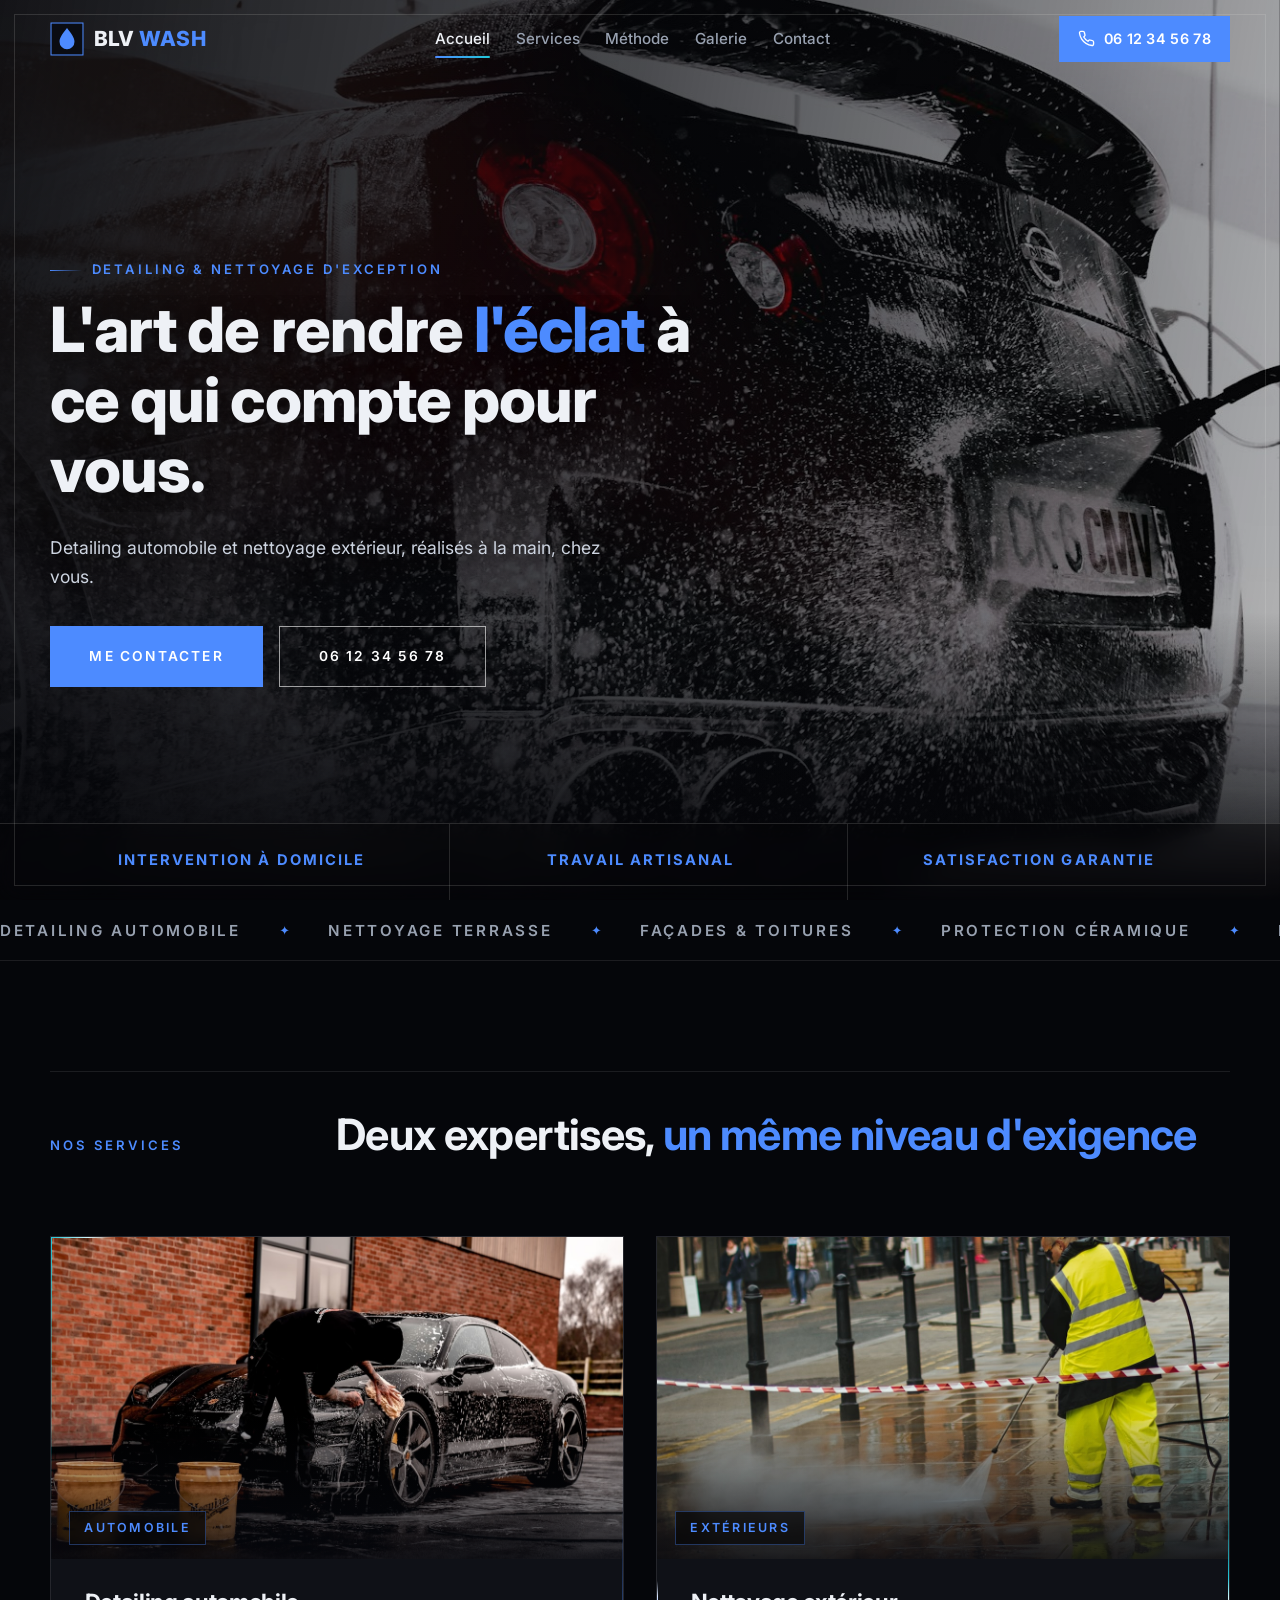
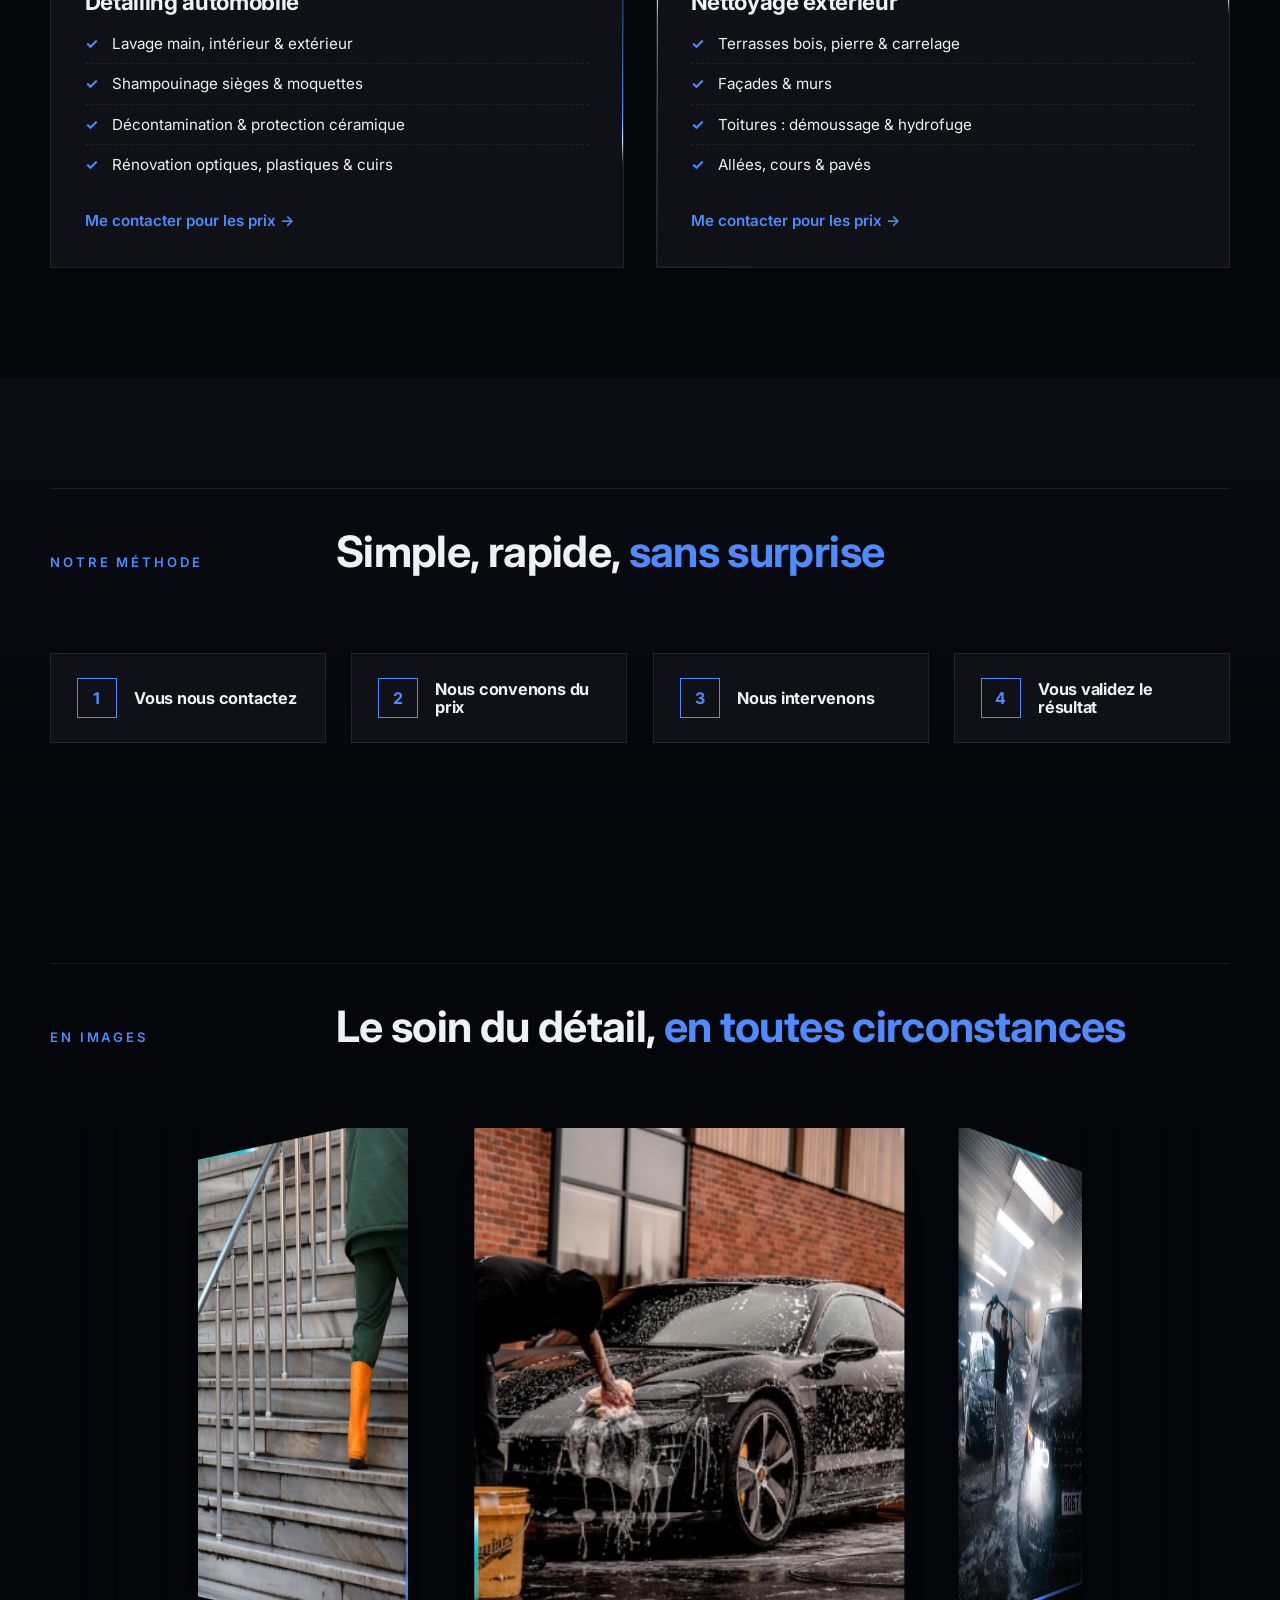
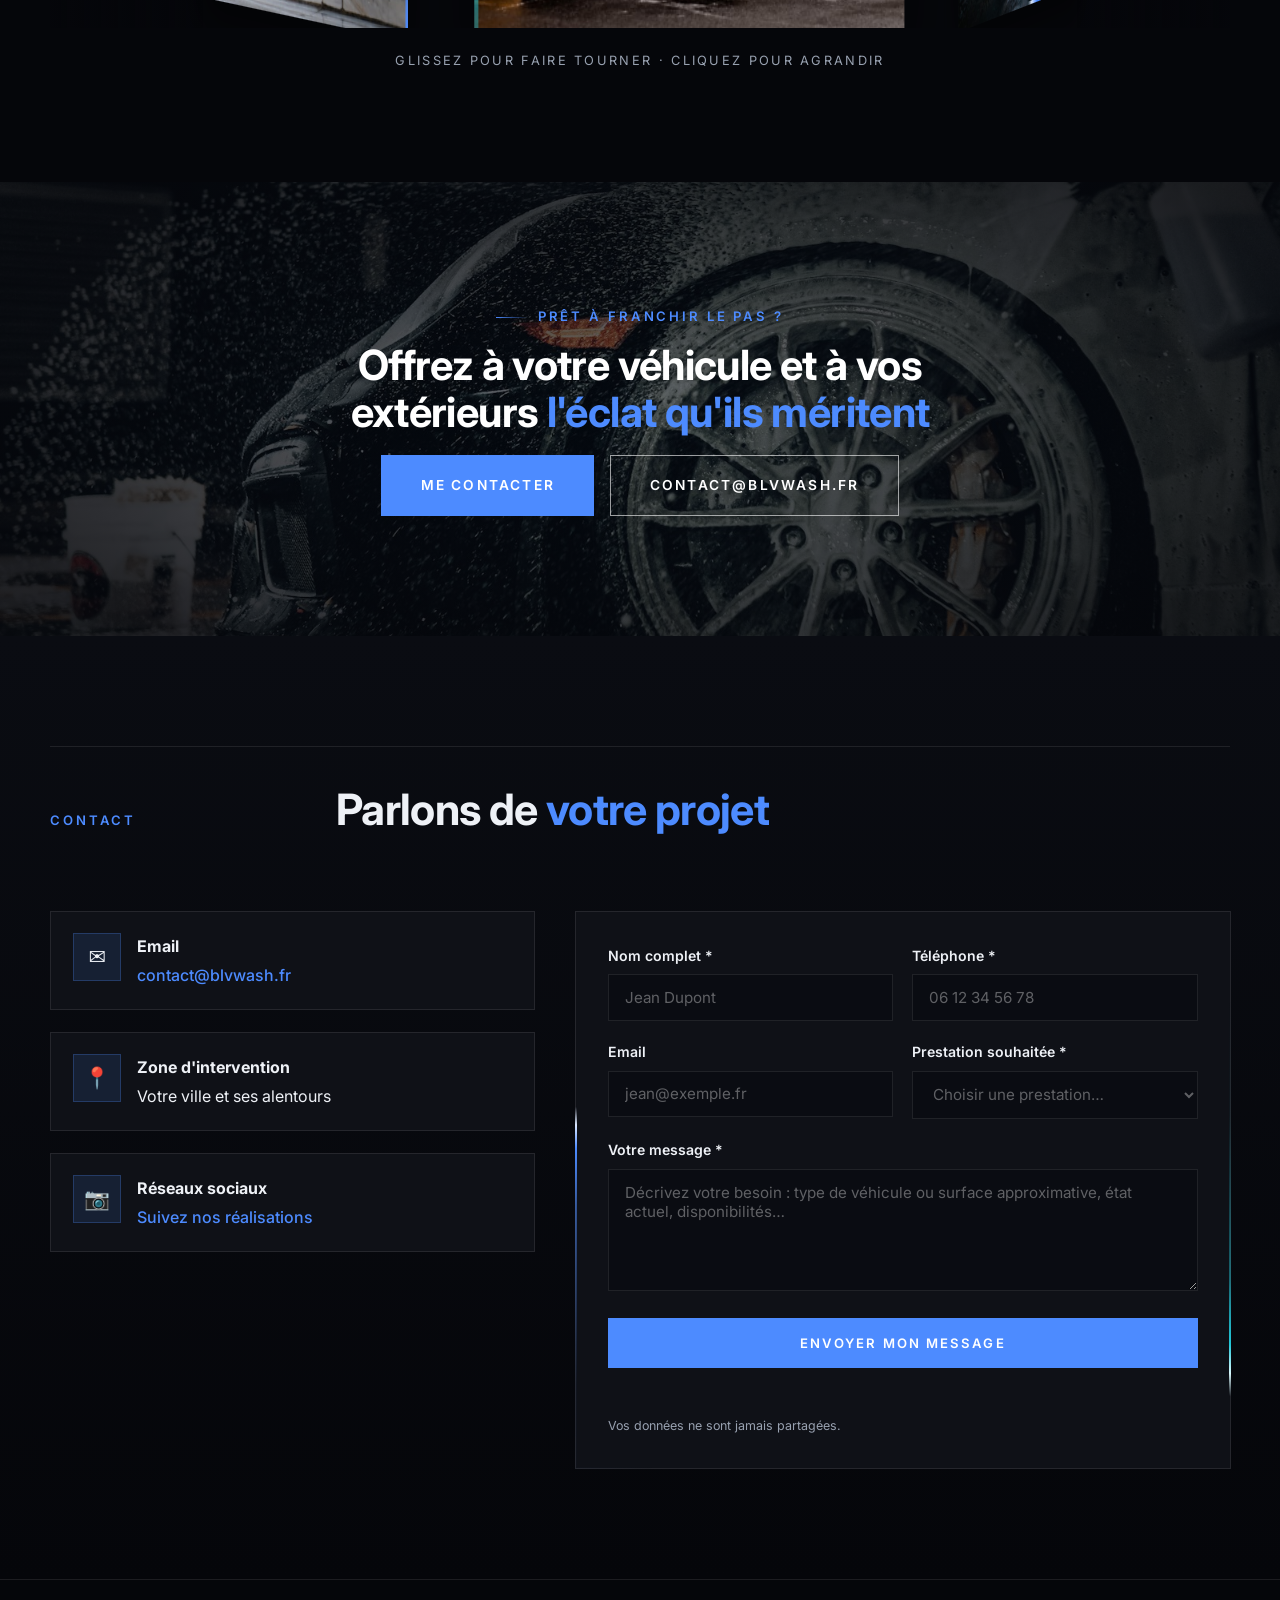
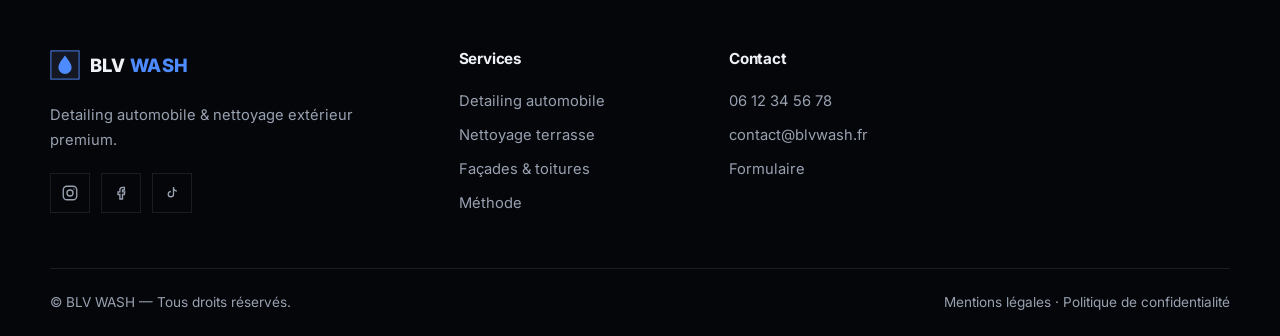
==== index.html @ ac83ef41 "Simplification : numero en haut, sections retirees, typo unique Ajoute - Numero de telephone cliquab" ====
<!DOCTYPE html>
<html lang="fr">
<head>
  <meta charset="UTF-8">
  <meta name="viewport" content="width=device-width, initial-scale=1.0">
  <title>BLV WASH — Detailing automobile &amp; nettoyage extérieur premium</title>
  <meta name="description" content="BLV WASH : detailing automobile haut de gamme et nettoyage extérieur premium — terrasses, façades, toitures. Un artisan passionné, un résultat d'exception. Contactez-nous.">
  <meta property="og:title" content="BLV WASH — Detailing automobile &amp; nettoyage extérieur premium">
  <meta property="og:description" content="Detailing automobile haut de gamme et nettoyage haute pression de terrasses, façades et toitures. Contactez-nous pour connaître nos prix.">
  <meta property="og:type" content="website">
  <meta property="og:image" content="assets/img/hero.jpg">
  <link rel="icon" href="data:image/svg+xml,%3Csvg xmlns='http://www.w3.org/2000/svg' viewBox='0 0 100 100'%3E%3Crect x='3' y='3' width='94' height='94' fill='%230a0c12' stroke='%234d8bff' stroke-width='4'/%3E%3Cpath d='M50 18C38 34 28 46 28 58a22 22 0 0 0 44 0c0-12-10-24-22-40z' fill='%234d8bff'/%3E%3C/svg%3E">
  <link rel="preconnect" href="https://fonts.googleapis.com">
  <link rel="preconnect" href="https://fonts.gstatic.com" crossorigin>
  <link href="https://fonts.googleapis.com/css2?family=Inter:wght@400;500;600;700;800&display=swap" rel="stylesheet">
  <link rel="stylesheet" href="css/style.css">
</head>
<body>

  <!-- Barre de progression de lecture -->
  <div class="progress" aria-hidden="true"><span id="progress-bar"></span></div>

  <!-- ===== Header ===== -->
  <header class="header" id="header">
    <div class="container header__inner">
      <a href="#accueil" class="logo" aria-label="BLV WASH — retour à l'accueil">
        <span class="logo__icon" aria-hidden="true">
          <svg viewBox="0 0 100 100" width="34" height="34"><rect x="3" y="3" width="94" height="94" fill="var(--ink-800)" stroke="var(--accent)" stroke-width="3"/><path d="M50 18C38 34 28 46 28 58a22 22 0 0 0 44 0c0-12-10-24-22-40z" fill="var(--accent)"/></svg>
        </span>
        <span class="logo__text">BLV <em>WASH</em></span>
      </a>

      <nav class="nav" id="nav" aria-label="Navigation principale">
        <a href="#accueil" class="nav__link is-active">Accueil</a>
        <a href="#services" class="nav__link">Services</a>
        <a href="#methode" class="nav__link">Méthode</a>
        <a href="#galerie" class="nav__link">Galerie</a>
        <a href="#contact" class="nav__link">Contact</a>
      </nav>

      <div class="header__actions">
        <!-- TODO : remplacer par le vrai numéro (ici et dans le footer). -->
        <a href="tel:+33612345678" class="header__phone">
          <svg viewBox="0 0 24 24" fill="none" stroke="currentColor" stroke-width="1.9" stroke-linecap="round" stroke-linejoin="round" aria-hidden="true"><path d="M22 16.9v3a2 2 0 0 1-2.2 2 19.8 19.8 0 0 1-8.6-3.1 19.5 19.5 0 0 1-6-6A19.8 19.8 0 0 1 2.1 4.2 2 2 0 0 1 4.1 2h3a2 2 0 0 1 2 1.7c.1 1 .4 1.9.7 2.8a2 2 0 0 1-.5 2.1L8.1 9.9a16 16 0 0 0 6 6l1.3-1.3a2 2 0 0 1 2.1-.4c.9.3 1.8.6 2.8.7a2 2 0 0 1 1.7 2Z"/></svg>
          <span>06 12 34 56 78</span>
        </a>
        <button class="burger" id="burger" aria-label="Ouvrir le menu" aria-expanded="false" aria-controls="nav">
          <span></span><span></span><span></span>
        </button>
      </div>
    </div>
  </header>

  <main>

    <!-- ===== Hero ===== -->
    <section class="hero" id="accueil">
      <div class="hero__media" aria-hidden="true">
        <img src="assets/img/hero.jpg" alt="" id="hero-img" fetchpriority="high">
        <div class="hero__overlay"></div>
      </div>

      <div class="container hero__inner">
        <div class="hero__content">
          <span class="eyebrow eyebrow--accent reveal">Detailing &amp; nettoyage d'exception</span>
          <h1 class="reveal delay-1">L'art de rendre <em class="accent-word">l'éclat</em> à ce qui compte pour vous.</h1>
          <p class="hero__lead reveal delay-2">Detailing automobile et nettoyage extérieur, réalisés à la main, chez vous.</p>
          <div class="hero__actions reveal delay-3">
            <a href="#contact" class="btn btn--primary btn--lg">Me contacter</a>
            <a href="tel:+33612345678" class="btn btn--outline-light btn--lg">06 12 34 56 78</a>
          </div>
        </div>

        </div>

      <div class="hero__statbar">
        <div class="container hero__promises">
          <div class="promise reveal"><strong>Intervention à domicile</strong></div>
          <div class="promise reveal delay-1"><strong>Travail artisanal</strong></div>
          <div class="promise reveal delay-2"><strong>Satisfaction garantie</strong></div>
        </div>
      </div>
    </section>

    <!-- ===== Bandeau défilant ===== -->
    <div class="marquee" aria-hidden="true">
      <div class="marquee__track">
        <span>Detailing automobile</span><i>✦</i><span>Nettoyage terrasse</span><i>✦</i><span>Façades &amp; toitures</span><i>✦</i><span>Protection céramique</span><i>✦</i><span>Intervention à domicile</span><i>✦</i>
        <span>Detailing automobile</span><i>✦</i><span>Nettoyage terrasse</span><i>✦</i><span>Façades &amp; toitures</span><i>✦</i><span>Protection céramique</span><i>✦</i><span>Intervention à domicile</span><i>✦</i>
      </div>
    </div>

    <!-- ===== Services ===== -->
    <section class="section" id="services">
      <div class="container">
        <div class="section__head reveal">
          <span class="eyebrow eyebrow--accent">Nos services</span>
          <h2>Deux expertises, <em class="accent-word">un même niveau d'exigence</em></h2>
        </div>

        <div class="services__grid">
          <!-- Auto -->
          <article class="service-card beam-panel reveal-left">
            <div class="service-card__media">
              <img src="assets/img/service-auto.jpg" alt="Detailing d'une voiture de sport noire, lavage à la main" loading="lazy">
              <span class="service-card__tag">Automobile</span>
            </div>
            <div class="service-card__body">
              <h3>Detailing automobile</h3>
              <ul class="service-card__list">
                <li>Lavage main, intérieur &amp; extérieur</li>
                <li>Shampouinage sièges &amp; moquettes</li>
                <li>Décontamination &amp; protection céramique</li>
                <li>Rénovation optiques, plastiques &amp; cuirs</li>
              </ul>
              <a href="#contact" class="service-card__link">Me contacter pour les prix <span aria-hidden="true">→</span></a>
            </div>
          </article>

          <!-- Extérieur -->
          <article class="service-card beam-panel reveal-right">
            <div class="service-card__media">
              <img src="assets/img/service-ext.jpg" alt="Professionnel en tenue nettoyant un sol au jet haute pression" loading="lazy">
              <span class="service-card__tag">Extérieurs</span>
            </div>
            <div class="service-card__body">
              <h3>Nettoyage extérieur</h3>
              <ul class="service-card__list">
                <li>Terrasses bois, pierre &amp; carrelage</li>
                <li>Façades &amp; murs</li>
                <li>Toitures : démoussage &amp; hydrofuge</li>
                <li>Allées, cours &amp; pavés</li>
              </ul>
              <a href="#contact" class="service-card__link">Me contacter pour les prix <span aria-hidden="true">→</span></a>
            </div>
          </article>
        </div>
      </div>
    </section>

    <!-- ===== Méthode ===== -->
    <section class="section section--alt" id="methode">
      <div class="container">
        <div class="section__head reveal">
          <span class="eyebrow eyebrow--accent">Notre méthode</span>
          <h2>Simple, rapide, <em class="accent-word">sans surprise</em></h2>
        </div>
        <ol class="steps">
          <li class="step reveal"><span class="step__num">1</span><h3>Vous nous contactez</h3></li>
          <li class="step reveal delay-1"><span class="step__num">2</span><h3>Nous convenons du prix</h3></li>
          <li class="step reveal delay-2"><span class="step__num">3</span><h3>Nous intervenons</h3></li>
          <li class="step reveal delay-3"><span class="step__num">4</span><h3>Vous validez le résultat</h3></li>
        </ol>
      </div>
    </section>

    <!-- ===== Galerie ===== -->
    <section class="section" id="galerie">
      <div class="container">
        <div class="section__head reveal">
          <span class="eyebrow eyebrow--accent">En images</span>
          <h2>Le soin du détail, <em class="accent-word">en toutes circonstances</em></h2>
        </div>
        <div class="carousel-3d" id="galerie-carousel">
          <div class="carousel-3d__viewport" id="carousel-viewport">
            <div class="carousel-3d__cylinder" id="carousel-cylinder">
              <figure class="carousel-3d__face"><div class="carousel-3d__card beam-panel"><img src="assets/img/g1.jpg" alt="Lavage à la main d'une voiture de sport avec la méthode des deux seaux" loading="lazy"><figcaption>Lavage main deux seaux</figcaption></div></figure>
              <figure class="carousel-3d__face"><div class="carousel-3d__card beam-panel"><img src="assets/img/g2.jpg" alt="Séchage soigné d'un SUV noir en atelier" loading="lazy"><figcaption>Finitions en atelier</figcaption></div></figure>
              <figure class="carousel-3d__face"><div class="carousel-3d__card beam-panel"><img src="assets/img/g3.jpg" alt="Nettoyage d'un volant à la microfibre" loading="lazy"><figcaption>Detailing intérieur</figcaption></div></figure>
              <figure class="carousel-3d__face"><div class="carousel-3d__card beam-panel"><img src="assets/img/g6.jpg" alt="Voiture couverte de mousse active pendant le prélavage" loading="lazy"><figcaption>Prélavage mousse active</figcaption></div></figure>
              <figure class="carousel-3d__face"><div class="carousel-3d__card beam-panel"><img src="assets/img/g7.jpg" alt="Nettoyage haute pression d'une berline à domicile" loading="lazy"><figcaption>Haute pression à domicile</figcaption></div></figure>
              <figure class="carousel-3d__face"><div class="carousel-3d__card beam-panel"><img src="assets/img/g5.jpg" alt="Brossage d'une jante au pinceau de detailing" loading="lazy"><figcaption>Rénovation des jantes</figcaption></div></figure>
              <figure class="carousel-3d__face"><div class="carousel-3d__card beam-panel"><img src="assets/img/g4.jpg" alt="Nettoyage haute pression d'un escalier extérieur" loading="lazy"><figcaption>Haute pression extérieure</figcaption></div></figure>
            </div>
          </div>
          <!-- Overlay zoom au clic -->
          <div class="carousel-3d__overlay" id="carousel-overlay" role="dialog" aria-modal="true" aria-label="Image agrandie">
            <button class="carousel-3d__close" id="carousel-close" aria-label="Fermer">×</button>
            <img class="carousel-3d__zoom-img" id="carousel-zoom-img" src="" alt="">
          </div>
        </div>
        <p class="carousel-3d__hint">Glissez pour faire tourner · Cliquez pour agrandir</p>
      </div>
    </section>

    <!-- ===== CTA ===== -->
    <section class="cta">
      <div class="cta__media" aria-hidden="true">
        <img src="assets/img/cta.jpg" alt="" loading="lazy">
        <div class="cta__overlay"></div>
      </div>
      <div class="container cta__inner reveal">
        <span class="eyebrow eyebrow--accent">Prêt à franchir le pas ?</span>
        <h2>Offrez à votre véhicule et à vos extérieurs <em class="accent-word">l'éclat qu'ils méritent</em></h2>
        <div class="cta__actions">
          <a href="#contact" class="btn btn--primary btn--lg">Me contacter</a>
          <a href="mailto:contact@blvwash.fr" class="btn btn--outline-light btn--lg">contact@blvwash.fr</a>
        </div>
      </div>
    </section>

    <!-- ===== Contact ===== -->
    <section class="section section--alt" id="contact">
      <div class="container">
        <div class="section__head reveal">
          <span class="eyebrow eyebrow--accent">Contact</span>
          <h2>Parlons de <em class="accent-word">votre projet</em></h2>
        </div>

        <div class="contact">
          <div class="contact__info reveal-left">
            <div class="contact__item"><span class="contact__icon">✉️</span><div><strong>Email</strong><a href="mailto:contact@blvwash.fr">contact@blvwash.fr</a></div></div>
            <div class="contact__item"><span class="contact__icon">📍</span><div><strong>Zone d'intervention</strong><span>Votre ville et ses alentours</span></div></div>
            <div class="contact__item"><span class="contact__icon">📷</span><div><strong>Réseaux sociaux</strong><a href="#" target="_blank" rel="noopener">Suivez nos réalisations</a></div></div>
          </div>

          <form class="form beam-panel reveal-right" id="contact-form" novalidate>
            <div class="form__row">
              <div class="form__group">
                <label for="f-name">Nom complet *</label>
                <input type="text" id="f-name" name="name" required autocomplete="name" placeholder="Jean Dupont">
              </div>
              <div class="form__group">
                <label for="f-phone">Téléphone *</label>
                <input type="tel" id="f-phone" name="phone" required autocomplete="tel" placeholder="06 12 34 56 78">
              </div>
            </div>
            <div class="form__row">
              <div class="form__group">
                <label for="f-email">Email</label>
                <input type="email" id="f-email" name="email" autocomplete="email" placeholder="jean@exemple.fr">
              </div>
              <div class="form__group">
                <label for="f-service">Prestation souhaitée *</label>
                <select id="f-service" name="service" required>
                  <option value="" disabled selected>Choisir une prestation…</option>
                  <optgroup label="Automobile">
                    <option>Lavage extérieur</option>
                    <option>Lavage intérieur + extérieur</option>
                    <option>Detailing complet</option>
                  </optgroup>
                  <optgroup label="Extérieurs">
                    <option>Terrasse</option>
                    <option>Allées / cour</option>
                    <option>Façade</option>
                    <option>Toiture</option>
                  </optgroup>
                  <option>Autre / plusieurs prestations</option>
                </select>
              </div>
            </div>
            <div class="form__group">
              <label for="f-msg">Votre message *</label>
              <textarea id="f-msg" name="message" rows="5" required placeholder="Décrivez votre besoin : type de véhicule ou surface approximative, état actuel, disponibilités…"></textarea>
            </div>
            <button type="submit" class="btn btn--primary btn--block">Envoyer mon message</button>
            <p class="form__status" id="form-status" role="status" aria-live="polite"></p>
            <p class="form__legal">Vos données ne sont jamais partagées.</p>
          </form>
        </div>
      </div>
    </section>
  </main>

  <!-- ===== Footer ===== -->
  <footer class="footer">
    <div class="container footer__grid">
      <div class="footer__brand">
        <a href="#accueil" class="logo logo--footer">
          <span class="logo__icon" aria-hidden="true"><svg viewBox="0 0 100 100" width="30" height="30"><rect x="3" y="3" width="94" height="94" fill="#151822" stroke="#4d8bff" stroke-width="3"/><path d="M50 18C38 34 28 46 28 58a22 22 0 0 0 44 0c0-12-10-24-22-40z" fill="#4d8bff"/></svg></span>
          <span class="logo__text">BLV <em>WASH</em></span>
        </a>
        <p>Detailing automobile &amp; nettoyage extérieur premium.</p>
        <div class="footer__social">
          <a href="#" aria-label="Instagram" title="Instagram"><svg viewBox="0 0 24 24" fill="none" stroke="currentColor" stroke-width="1.8"><rect x="3" y="3" width="18" height="18" rx="5"/><circle cx="12" cy="12" r="4"/><circle cx="17.2" cy="6.8" r=".9" fill="currentColor" stroke="none"/></svg></a>
          <a href="#" aria-label="Facebook" title="Facebook"><svg viewBox="0 0 24 24" fill="none" stroke="currentColor" stroke-width="1.8"><path d="M14 8h2.5V4.5H14A3.5 3.5 0 0 0 10.5 8v2.5H8V14h2.5v6H14v-6h2.5l.5-3.5h-3V8.5A.5.5 0 0 1 14 8z"/></svg></a>
          <a href="#" aria-label="TikTok" title="TikTok"><svg viewBox="0 0 24 24" fill="none" stroke="currentColor" stroke-width="1.8"><path d="M14 4v9.5a3.5 3.5 0 1 1-3.5-3.5"/><path d="M14 6.5c.8 1.6 2.3 2.8 4.5 3"/></svg></a>
        </div>
      </div>
      <div class="footer__col">
        <h4>Services</h4>
        <a href="#services">Detailing automobile</a>
        <a href="#services">Nettoyage terrasse</a>
        <a href="#services">Façades &amp; toitures</a>
        <a href="#methode">Méthode</a>
      </div>
      <div class="footer__col">
        <h4>Contact</h4>
        <a href="tel:+33612345678">06 12 34 56 78</a>
        <a href="mailto:contact@blvwash.fr">contact@blvwash.fr</a>
        <a href="#contact">Formulaire</a>
      </div>
    </div>
    <div class="container footer__bottom">
      <p>© BLV WASH — Tous droits réservés.</p>
      <p><a href="#">Mentions légales</a> · <a href="#">Politique de confidentialité</a></p>
    </div>
  </footer>

  <a href="#accueil" class="backtop" id="backtop" aria-label="Retour en haut">↑</a>

  <script src="js/main.js"></script>
</body>
</html>
---- css/style.css ----
/* ==========================================================================
   BLV WASH — Feuille de style principale (édition premium)
   ========================================================================== */

:root {
  --ink-900: #05060a;
  --ink-800: #0a0c12;
  --ink-700: #10131b;
  --accent: #4d8bff;
  --accent-strong: #2a63f0;
  --accent-soft: rgba(77, 139, 255, 0.12);
  --accent-line: rgba(77, 139, 255, 0.35);
  --accent-cyan: #22c7d9;
  --on-accent: #ffffff;
  --text: #eef1f6;
  --text-muted: #98a1b0;
  --bg: #05060a;
  --surface: #0f1117;
  --surface-2: #151822;
  --border: rgba(255, 255, 255, 0.09);
  --radius: 0;
  --radius-sm: 0;
  --shadow: 0 18px 45px rgba(0, 0, 0, 0.55);
  --font: "Inter", system-ui, -apple-system, sans-serif;
  --container: 1180px;
  --ease: cubic-bezier(0.16, 1, 0.3, 1);
}

* { margin: 0; padding: 0; box-sizing: border-box; }

html { scroll-behavior: smooth; }

/* Cadre fin sur les bords de la page */
body::after {
  content: "";
  position: fixed;
  inset: 14px;
  border: 1px solid rgba(240, 239, 235, 0.14);
  pointer-events: none;
  z-index: 150;
}

body {
  font-family: var(--font);
  background: var(--bg);
  color: var(--text);
  line-height: 1.65;
  -webkit-font-smoothing: antialiased;
  overflow-x: hidden;
}

img, svg { max-width: 100%; display: block; }

a { color: inherit; text-decoration: none; }

h1, h2, h3, h4 {
  font-family: var(--font);
  line-height: 1.12;
  font-weight: 700;
  letter-spacing: -0.015em;
}

.container {
  width: min(100% - 2.5rem, var(--container));
  margin-inline: auto;
}

.container--narrow { max-width: 820px; }

/* Le mot mis en avant dans les titres — pas d'italique, la couleur suffit */
.accent-word { color: var(--accent); font-style: normal; }

.eyebrow {
  display: inline-block;
  font-family: var(--font);
  font-weight: 600;
  font-size: 0.82rem;
  text-transform: uppercase;
  letter-spacing: 0.22em;
  margin-bottom: 0.9rem;
  color: var(--accent);
}
.eyebrow--accent {
  color: var(--accent);
  position: relative;
  padding-left: 2.6rem;
}
.eyebrow--accent::before {
  content: "";
  position: absolute;
  left: 0;
  top: 50%;
  width: 2rem;
  height: 1px;
  background: linear-gradient(90deg, var(--accent), transparent);
}

/* ===== Barre de progression ===== */
.progress {
  position: fixed;
  inset: 0 0 auto 0;
  height: 3px;
  z-index: 120;
  background: transparent;
}
.progress span {
  display: block;
  height: 100%;
  width: 0;
  background: linear-gradient(90deg, var(--accent-strong), var(--accent));
  transition: width 0.1s linear;
}

/* ===== Boutons — rectangles nets, inversion au survol ===== */
.btn {
  display: inline-flex;
  align-items: center;
  justify-content: center;
  gap: 0.6rem;
  padding: 1rem 2rem;
  border-radius: 0;
  font-family: var(--font);
  font-weight: 600;
  font-size: 0.82rem;
  text-transform: uppercase;
  letter-spacing: 0.16em;
  border: 1px solid transparent;
  cursor: pointer;
  transition: background 0.25s ease, color 0.25s ease, border-color 0.25s ease, box-shadow 0.25s ease;
}

.btn--primary {
  background: var(--accent);
  border-color: var(--accent);
  color: var(--on-accent);
}
.btn--primary:hover {
  background: transparent;
  color: var(--accent);
  box-shadow: inset 0 0 0 1px var(--accent);
}

.btn--ghost {
  border-color: var(--border);
  color: var(--text);
  background: transparent;
}
.btn--ghost:hover { background: var(--accent); border-color: var(--accent); color: var(--on-accent); }

.btn--outline-light { border-color: rgba(255, 255, 255, 0.6); color: #fff; }
.btn--outline-light:hover { background: #fff; border-color: #fff; color: #0b1020; }

.btn--sm { padding: 0.7rem 1.4rem; font-size: 0.75rem; }
.btn--lg { padding: 1.15rem 2.4rem; font-size: 0.86rem; }
.btn--block { width: 100%; }

/* ===== Header ===== */
.header {
  position: fixed;
  inset: 0 0 auto 0;
  z-index: 100;
  background: transparent;
  border-bottom: 1px solid transparent;
  transition: background 0.3s ease, border-color 0.3s ease, backdrop-filter 0.3s ease;
}
.header.is-scrolled {
  background: rgba(5, 6, 10, 0.9);
  backdrop-filter: blur(14px);
  -webkit-backdrop-filter: blur(14px);
  border-bottom-color: var(--border);
}

.header__inner {
  display: flex;
  align-items: center;
  justify-content: space-between;
  gap: 1.5rem;
  height: 78px;
}

.logo {
  display: inline-flex;
  align-items: center;
  gap: 0.6rem;
  font-family: var(--font);
  font-weight: 800;
  font-size: 1.3rem;
  letter-spacing: 0.02em;
}
.logo__text em { font-style: normal; color: var(--accent); }
.logo__icon { display: grid; place-items: center; }

.nav { display: flex; align-items: center; gap: 1.6rem; }

.nav__link {
  font-size: 0.95rem;
  font-weight: 500;
  color: var(--text-muted);
  transition: color 0.2s ease;
  position: relative;
}
.nav__link::after {
  content: "";
  position: absolute;
  left: 0; right: 100%;
  bottom: -6px;
  height: 2px;
  background: linear-gradient(90deg, var(--accent), var(--accent-cyan));
  border-radius: 2px;
  transition: right 0.45s var(--ease);
}
.nav__link:hover, .nav__link.is-active { color: var(--text); }
.nav__link:hover::after, .nav__link.is-active::after { right: 0; }

.header__actions { display: flex; align-items: center; gap: 0.9rem; }

/* Numéro cliquable, visible en permanence — y compris menu fermé sur mobile */
.header__phone {
  display: inline-flex;
  align-items: center;
  gap: 0.55rem;
  padding: 0.7rem 1.2rem;
  background: var(--accent);
  color: var(--on-accent);
  font-weight: 600;
  font-size: 0.9rem;
  letter-spacing: 0.02em;
  white-space: nowrap;
  transition: background 0.25s ease, color 0.25s ease, box-shadow 0.25s ease;
}
.header__phone svg { width: 17px; height: 17px; }
.header__phone:hover {
  background: transparent;
  color: var(--accent);
  box-shadow: inset 0 0 0 1px var(--accent);
}

.burger {
  display: none;
  flex-direction: column;
  gap: 5px;
  background: none;
  border: 0;
  cursor: pointer;
  padding: 8px;
}
.burger span {
  width: 24px; height: 2px;
  background: var(--text);
  border-radius: 2px;
  transition: transform 0.25s ease, opacity 0.25s ease;
}
.burger.is-open span:nth-child(1) { transform: translateY(7px) rotate(45deg); }
.burger.is-open span:nth-child(2) { opacity: 0; }
.burger.is-open span:nth-child(3) { transform: translateY(-7px) rotate(-45deg); }

/* ===== Hero photo ===== */
.hero {
  position: relative;
  min-height: 100vh;
  min-height: 100svh;
  display: flex;
  flex-direction: column;
  justify-content: flex-end;
  overflow: hidden;
}

.hero__media {
  position: absolute;
  inset: 0;
  z-index: 0;
}
.hero__media img {
  width: 100%;
  height: 115%;
  object-fit: cover;
  object-position: center;
  will-change: transform;
}
.hero__overlay {
  position: absolute;
  inset: 0;
  background:
    linear-gradient(100deg, rgba(5, 6, 10, 0.94) 0%, rgba(5, 6, 10, 0.72) 45%, rgba(5, 6, 10, 0.28) 100%),
    linear-gradient(0deg, var(--ink-900) 0%, transparent 32%);
}

.hero__inner {
  position: relative;
  z-index: 1;
  flex: 1;
  display: flex;
  align-items: center;
  padding-top: 120px;
  width: min(100% - 2.5rem, var(--container));
}

.hero__content { max-width: 640px; }

.hero h1 {
  font-size: clamp(2.4rem, 5.2vw, 3.9rem);
  font-weight: 800;
  margin-bottom: 1.3rem;
  text-shadow: 0 4px 30px rgba(0, 0, 0, 0.6);
}

.hero__lead {
  color: #cdd4e0;
  font-size: 1.1rem;
  max-width: 560px;
  margin-bottom: 2.2rem;
  text-shadow: 0 2px 18px rgba(0, 0, 0, 0.7);
}

.hero__actions { display: flex; flex-wrap: wrap; gap: 1rem; }

/* Barre de stats en verre */
.hero__statbar {
  position: relative;
  z-index: 1;
  border-top: 1px solid rgba(240, 239, 235, 0.14);
  background: rgba(6, 6, 8, 0.45);
  backdrop-filter: blur(12px);
  -webkit-backdrop-filter: blur(12px);
}
.hero__promises {
  display: grid;
  grid-template-columns: repeat(3, 1fr);
  gap: 1rem;
}
.promise {
  padding: 1.5rem 1.2rem;
  text-align: center;
}
.promise + .promise { border-left: 1px solid rgba(240, 239, 235, 0.14); }
.promise strong {
  display: block;
  font-family: var(--font);
  font-weight: 700;
  font-size: 0.92rem;
  text-transform: uppercase;
  letter-spacing: 0.14em;
  color: var(--accent);
  margin-bottom: 0.25rem;
}
.promise span { font-size: 0.85rem; color: var(--text-muted); }

/* ===== Bandeau défilant ===== */
.marquee {
  background: var(--ink-900);
  border-bottom: 1px solid var(--border);
  overflow: hidden;
  padding: 1.1rem 0;
}
.marquee__track {
  display: flex;
  align-items: center;
  gap: 2.4rem;
  width: max-content;
  animation: marquee 18s linear infinite;
}
.marquee__track span {
  font-family: var(--font);
  font-weight: 600;
  font-size: 0.95rem;
  letter-spacing: 0.18em;
  text-transform: uppercase;
  color: var(--text-muted);
  white-space: nowrap;
}
.marquee__track i { color: var(--accent); font-style: normal; font-size: 0.8rem; }
@keyframes marquee { to { transform: translateX(-50%); } }

/* ===== Sections ===== */
.section { padding: 110px 0; }
.section--alt { background: linear-gradient(180deg, var(--ink-800), var(--ink-900)); }

/* En-têtes de section éditoriaux : libellé + titre aligné à gauche */
.section__head {
  display: grid;
  grid-template-columns: 230px 1fr;
  grid-template-rows: auto auto;
  column-gap: 3.5rem;
  row-gap: 0.7rem;
  align-items: baseline;
  margin: 0 0 3.8rem;
  padding-top: 2.4rem;
  border-top: 1px solid var(--border);
  text-align: left;
}
.section__head .eyebrow { grid-column: 1; grid-row: 1; margin: 0; }
.section__head .eyebrow--accent { padding-left: 0; }
.section__head .eyebrow--accent::before { display: none; }
.section__head h2 { grid-column: 2; grid-row: 1; font-size: clamp(1.9rem, 3.8vw, 2.7rem); }
.section__head p { grid-column: 2; grid-row: 2; color: var(--text-muted); max-width: 580px; }

/* ===== Services (cartes photo) ===== */
.services__grid {
  display: grid;
  grid-template-columns: repeat(2, 1fr);
  gap: 2rem;
}

.service-card {
  background: var(--surface);
  border: 1px solid var(--border);
  border-radius: var(--radius);
  overflow: hidden;
  transition: transform 0.55s var(--ease), border-color 0.4s ease, box-shadow 0.55s var(--ease);
}
.service-card:hover {
  transform: translateY(-10px);
  border-color: rgba(77, 139, 255, 0.4);
  box-shadow: var(--shadow);
}

.service-card__media {
  position: relative;
  aspect-ratio: 16 / 9;
  overflow: hidden;
}
.service-card__media img {
  width: 100%;
  height: 100%;
  object-fit: cover;
  transition: transform 0.8s var(--ease);
}
.service-card:hover .service-card__media img { transform: scale(1.06); }
.service-card__media::after {
  content: "";
  position: absolute;
  inset: 0;
  background: linear-gradient(0deg, rgba(6, 8, 14, 0.85) 0%, transparent 45%);
}
.service-card__tag {
  position: absolute;
  bottom: 14px;
  left: 18px;
  z-index: 2;
  font-family: var(--font);
  font-weight: 600;
  font-size: 0.78rem;
  text-transform: uppercase;
  letter-spacing: 0.18em;
  color: var(--accent);
  background: rgba(6, 6, 8, 0.7);
  border: 1px solid rgba(77, 139, 255, 0.35);
  padding: 0.35rem 0.9rem;
  border-radius: 0;
  backdrop-filter: blur(6px);
}

.service-card__body { padding: 1.9rem 2.1rem 2.1rem; }
.service-card__body h3 { font-size: 1.4rem; margin-bottom: 0.6rem; }
.service-card__body > p { color: var(--text-muted); margin-bottom: 1.2rem; font-size: 0.97rem; }

.service-card__list { list-style: none; margin-bottom: 1.4rem; }
.service-card__list li {
  padding: 0.45rem 0 0.45rem 1.7rem;
  position: relative;
  font-size: 0.95rem;
  border-bottom: 1px dashed rgba(255, 255, 255, 0.08);
}
.service-card__list li:last-child { border-bottom: 0; }
.service-card__list li::before {
  content: "✓";
  position: absolute;
  left: 0;
  color: var(--accent);
  font-weight: 700;
}

.service-card__link {
  color: var(--accent);
  font-weight: 600;
  font-family: var(--font);
  font-size: 0.95rem;
}
.service-card__link span { transition: transform 0.2s ease; display: inline-block; }
.service-card__link:hover span { transform: translateX(5px); }

/* ===== Méthode / Steps ===== */
.steps {
  list-style: none;
  display: grid;
  grid-template-columns: repeat(4, 1fr);
  gap: 1.6rem;
}
.step {
  display: flex;
  align-items: center;
  gap: 1.1rem;
  background: var(--surface);
  border: 1px solid var(--border);
  padding: 1.5rem 1.6rem;
  transition: border-color 0.25s ease;
}
.step:hover { border-color: rgba(77, 139, 255, 0.35); }
.step__num {
  display: grid; place-items: center;
  flex-shrink: 0;
  width: 40px; height: 40px;
  border: 1px solid var(--accent);
  color: var(--accent);
  font-family: var(--font);
  font-weight: 700;
  font-size: 1rem;
}
.step h3 { font-size: 1.02rem; }

/* ===== Galerie — carousel 3D cylindrique ===== */
.carousel-3d {
  position: relative;
  height: 500px;
  overflow: hidden;
}
.carousel-3d__viewport {
  position: relative;
  width: 100%;
  height: 100%;
  perspective: 1500px;
  perspective-origin: 50% 50%;
  display: flex;
  align-items: center;
  justify-content: center;
  cursor: grab;
  user-select: none;
  -webkit-user-select: none;
}
.carousel-3d__viewport:active { cursor: grabbing; }
.carousel-3d__cylinder {
  position: relative;
  height: 100%;
  transform-style: preserve-3d;
  will-change: transform;
}
.carousel-3d__face {
  position: absolute;
  height: 78%;
  top: 11%;
  left: 50%;
  margin: 0;
  padding: 0 10px;
  cursor: pointer;
  backface-visibility: hidden;
  -webkit-backface-visibility: hidden;
  /* width, margin-left & transform injected by JS */
}
.carousel-3d__card {
  position: relative;
  width: 100%;
  height: 100%;
  overflow: hidden;
  background: var(--ink-800);
  box-shadow: 0 22px 50px rgba(0, 0, 0, 0.6);
}
/* La carte est en overflow:hidden — on ramène le filet à l'intérieur du cadre. */
.carousel-3d__card.beam-panel::before { inset: 0; padding: 3px; }

.carousel-3d__card img {
  width: 100%;
  height: 100%;
  object-fit: cover;
  display: block;
  /* Sans ça le navigateur lance son drag natif d'image et avale les mousemove. */
  -webkit-user-drag: none;
  user-select: none;
  pointer-events: none;
  transition: filter 0.35s ease, transform 0.5s ease;
}
.carousel-3d__face:hover .carousel-3d__card img {
  filter: brightness(1.14);
  transform: scale(1.05);
}
.carousel-3d__card figcaption {
  position: absolute;
  inset: auto 0 0 0;
  padding: 2.2rem 1rem 0.9rem;
  background: linear-gradient(0deg, rgba(0, 0, 0, 0.92), transparent);
  font-family: var(--font);
  font-weight: 600;
  font-size: 0.86rem;
  letter-spacing: 0.04em;
  opacity: 0;
  transform: translateY(8px);
  transition: opacity 0.45s var(--ease), transform 0.45s var(--ease);
}
.carousel-3d__face:hover .carousel-3d__card figcaption {
  opacity: 1;
  transform: translateY(0);
}

/* Voile latéral : les cartes s'effacent doucement sur les bords */
.carousel-3d__viewport::before,
.carousel-3d__viewport::after {
  content: "";
  position: absolute;
  top: 0;
  bottom: 0;
  width: 13%;
  pointer-events: none;
  z-index: 3;
}
.carousel-3d__viewport::before {
  left: 0;
  background: linear-gradient(90deg, rgba(5, 6, 10, 0.9), transparent);
}
.carousel-3d__viewport::after {
  right: 0;
  background: linear-gradient(270deg, rgba(5, 6, 10, 0.9), transparent);
}

.carousel-3d__hint {
  text-align: center;
  margin-top: 1.4rem;
  font-size: 0.8rem;
  letter-spacing: 0.18em;
  text-transform: uppercase;
  color: var(--text-muted);
  font-family: var(--font);
}

/* Overlay zoom */
.carousel-3d__overlay {
  position: fixed;
  inset: 0;
  background: rgba(5, 6, 10, 0.97);
  backdrop-filter: blur(6px);
  -webkit-backdrop-filter: blur(6px);
  z-index: 200;
  display: flex;
  align-items: center;
  justify-content: center;
  opacity: 0;
  visibility: hidden;
  transition: opacity 0.35s ease, visibility 0.35s ease;
}
.carousel-3d__overlay.is-open { opacity: 1; visibility: visible; }
.carousel-3d__zoom-img {
  max-width: min(88vw, 900px);
  max-height: 86vh;
  object-fit: contain;
  border: 1px solid rgba(77, 139, 255, 0.35);
  transform: scale(0.88);
  transition: transform 0.4s cubic-bezier(0.32, 0.72, 0, 1);
}
.carousel-3d__overlay.is-open .carousel-3d__zoom-img { transform: scale(1); }
.carousel-3d__close {
  position: absolute;
  top: 1.5rem;
  right: 1.5rem;
  width: 44px; height: 44px;
  border: 1px solid var(--border);
  background: var(--surface);
  color: var(--text);
  font-size: 1.5rem;
  line-height: 1;
  cursor: pointer;
  display: grid; place-items: center;
  border-radius: 0;
  transition: border-color 0.2s ease, color 0.2s ease;
}
.carousel-3d__close:hover { border-color: var(--accent); color: var(--accent); }

/* ===== CTA photo ===== */
.cta {
  position: relative;
  padding: 120px 0;
  text-align: center;
  color: #fff;
  overflow: hidden;
}
.cta__media { position: absolute; inset: 0; }
.cta__media img {
  width: 100%;
  height: 100%;
  object-fit: cover;
}
.cta__overlay {
  position: absolute;
  inset: 0;
  background:
    radial-gradient(700px 320px at 50% 50%, rgba(5, 6, 10, 0.55), rgba(5, 6, 10, 0.88));
}
.cta__inner { position: relative; z-index: 1; max-width: 760px; }
.cta h2 { font-size: clamp(1.8rem, 3.6vw, 2.6rem); margin-bottom: 0.9rem; }
.cta p { opacity: 0.85; margin-bottom: 2rem; }
.cta__actions { display: flex; justify-content: center; flex-wrap: wrap; gap: 1rem; }

/* ===== Contact ===== */
.contact {
  display: grid;
  grid-template-columns: 0.85fr 1.15fr;
  gap: 2.5rem;
  align-items: start;
}

.contact__info { display: flex; flex-direction: column; gap: 1.4rem; }
.contact__item {
  display: flex;
  gap: 1rem;
  background: var(--surface);
  border: 1px solid var(--border);
  border-radius: var(--radius);
  padding: 1.3rem 1.4rem;
  transition: border-color 0.2s ease;
}
.contact__item:hover { border-color: rgba(77, 139, 255, 0.3); }
.contact__icon {
  font-size: 1.3rem;
  width: 48px; height: 48px;
  flex-shrink: 0;
  border-radius: var(--radius-sm);
  background: var(--accent-soft);
  border: 1px solid rgba(77, 139, 255, 0.25);
  display: grid; place-items: center;
}
.contact__item strong { display: block; font-family: var(--font); margin-bottom: 0.15rem; }
.contact__item a { color: var(--accent); font-weight: 500; display: block; }
.contact__item a:hover { text-decoration: underline; }
.contact__sub { display: block; font-size: 0.83rem; color: var(--text-muted); margin-top: 0.15rem; }

/* ===== Formulaire ===== */
.form {
  background: var(--surface);
  border: 1px solid var(--border);
  border-radius: var(--radius);
  padding: 2rem;
}
.form__row {
  display: grid;
  grid-template-columns: 1fr 1fr;
  gap: 1.2rem;
}
.form__group { margin-bottom: 1.2rem; }
.form__group label {
  display: block;
  font-family: var(--font);
  font-weight: 600;
  font-size: 0.88rem;
  margin-bottom: 0.45rem;
}
.form__group input,
.form__group select,
.form__group textarea {
  width: 100%;
  background: var(--ink-800);
  border: 1px solid var(--border);
  border-radius: var(--radius-sm);
  color: var(--text);
  font-family: var(--font);
  font-size: 0.95rem;
  padding: 0.8rem 1rem;
  transition: border-color 0.2s ease, box-shadow 0.2s ease;
}
.form__group textarea { resize: vertical; }
.form__group input:focus,
.form__group select:focus,
.form__group textarea:focus {
  outline: none;
  border-color: var(--accent);
  box-shadow: 0 0 0 3px rgba(77, 139, 255, 0.2);
}
.form__group input::placeholder,
.form__group textarea::placeholder { color: rgba(255, 255, 255, 0.35); }
.form__group select:invalid { color: rgba(255, 255, 255, 0.35); }
.form__group select option { color: var(--text); background: var(--ink-800); }

.form__status { margin-top: 0.9rem; font-size: 0.92rem; min-height: 1.4em; }
.form__status.is-ok { color: #4ade80; }
.form__status.is-err { color: #f87171; }

.form__legal { margin-top: 0.8rem; font-size: 0.78rem; color: var(--text-muted); }

/* ===== Footer ===== */
.footer {
  background: var(--ink-900);
  border-top: 1px solid var(--border);
  padding: 70px 0 0;
}
.footer__grid {
  display: grid;
  grid-template-columns: 1.6fr 1fr 1fr 1fr;
  gap: 2.5rem;
  padding-bottom: 3rem;
}
.footer__brand p {
  color: var(--text-muted);
  font-size: 0.92rem;
  margin: 1rem 0 1.3rem;
  max-width: 320px;
}
.logo--footer { font-size: 1.15rem; }

.footer__social { display: flex; gap: 0.7rem; }
.footer__social a {
  width: 40px; height: 40px;
  border-radius: 0;
  border: 1px solid var(--border);
  color: var(--text-muted);
  display: grid; place-items: center;
  transition: color 0.3s ease, border-color 0.3s ease, transform 0.45s var(--ease);
}
.footer__social a:hover { color: var(--accent); border-color: var(--accent); transform: translateY(-3px); }
.footer__social svg { width: 18px; height: 18px; }

.footer__col h4 {
  font-size: 0.95rem;
  margin-bottom: 1.1rem;
}
.footer__col a {
  display: block;
  color: var(--text-muted);
  font-size: 0.92rem;
  padding: 0.3rem 0;
  transition: color 0.2s ease;
}
.footer__col a:hover { color: var(--accent); }

.footer__bottom {
  border-top: 1px solid var(--border);
  padding: 1.4rem 0;
  display: flex;
  justify-content: space-between;
  flex-wrap: wrap;
  gap: 0.6rem;
  font-size: 0.85rem;
  color: var(--text-muted);
}
.footer__bottom a:hover { color: var(--accent); }

/* ===== Back to top ===== */
.backtop {
  position: fixed;
  right: 1.4rem;
  bottom: 1.4rem;
  width: 46px; height: 46px;
  border-radius: 0;
  background: linear-gradient(135deg, var(--accent-strong), var(--accent));
  color: var(--on-accent);
  font-size: 1.2rem;
  font-weight: 700;
  display: grid; place-items: center;
  box-shadow: 0 10px 25px rgba(42, 99, 240, 0.35);
  opacity: 0;
  transform: translateY(12px);
  pointer-events: none;
  transition: opacity 0.45s var(--ease), transform 0.45s var(--ease);
  z-index: 90;
}
.backtop.is-visible { opacity: 1; transform: translateY(0); pointer-events: auto; }

/* ==========================================================================
   Animations d'apparition
   Une seule courbe (expo-out) pour tout le site : les éléments arrivent vite
   puis se posent, au lieu de glisser à vitesse constante.
   ========================================================================== */
.reveal,
.reveal-left,
.reveal-right,
.reveal-scale {
  opacity: 0;
  filter: blur(7px);
  transition:
    opacity 0.9s var(--ease),
    transform 1.15s var(--ease),
    filter 0.85s var(--ease);
  will-change: opacity, transform, filter;
}
.reveal        { transform: translateY(34px); }
.reveal-left   { transform: translateX(-52px); }
.reveal-right  { transform: translateX(52px); }
.reveal-scale  { transform: scale(0.94); }

.reveal.is-visible,
.reveal-left.is-visible,
.reveal-right.is-visible,
.reveal-scale.is-visible {
  opacity: 1;
  transform: none;
  filter: blur(0);
}

.delay-1 { transition-delay: 0.1s; }
.delay-2 { transition-delay: 0.2s; }
.delay-3 { transition-delay: 0.3s; }
.delay-4 { transition-delay: 0.4s; }
.delay-5 { transition-delay: 0.5s; }

/* --- Titres : la ligne monte depuis derrière un cache --- */
/* Le padding compense les jambages (g, p, é) que overflow:hidden couperait. */
.mask {
  display: block;
  overflow: hidden;
}
.mask > span {
  display: block;
  /* Le padding est sur le span, pas sur le cache : il agrandit la zone visible
     juste assez pour les jambages, sans écraser la marge propre du titre. */
  padding-bottom: 0.12em;
  transform: translateY(110%);
  transition: transform 1.2s var(--ease);
}
.mask.is-visible > span { transform: translateY(0); }

/* --- Trait qui se déploie sous les sur-titres --- */
.eyebrow--accent::before {
  transform-origin: left center;
  transform: scaleX(0);
  transition: transform 0.9s var(--ease) 0.15s;
}
.eyebrow--accent.is-visible::before,
.is-visible .eyebrow--accent::before { transform: scaleX(1); }

/* ===== Border Beam Panel ===== */
/*
 * Un dégradé conique tourne autour du bord de chaque panneau.
 * Le mask composite (exclude) ne laisse visible que la zone de padding = le "filet" de bordure.
 * La valeur CSS --mk-beam-a est mise à jour par le RAF en JS.
 */
.beam-panel { position: relative; }
.beam-panel::before {
  content: '';
  position: absolute;
  inset: -1px;
  pointer-events: none;
  z-index: 1;
  background: conic-gradient(
    from var(--mk-beam-a, 0deg),
    transparent 0deg,
    rgba(77, 139, 255, 0.04) 18deg,
    rgba(77, 139, 255, 0.55) 46deg,
    #4d8bff 56deg,
    #dbe8ff 60deg,
    transparent 63deg,
    transparent 198deg,
    rgba(34, 199, 217, 0.04) 216deg,
    rgba(34, 199, 217, 0.45) 244deg,
    #22c7d9 254deg,
    #d6f7fc 258deg,
    transparent 261deg,
    transparent 360deg
  );
  padding: 2px;
  -webkit-mask: linear-gradient(#fff 0 0) content-box, linear-gradient(#fff 0 0);
  -webkit-mask-composite: xor;
  mask: linear-gradient(#fff 0 0) content-box, linear-gradient(#fff 0 0);
  mask-composite: exclude;
}

@media (prefers-reduced-motion: reduce) {
  html { scroll-behavior: auto; }
  .reveal, .reveal-left, .reveal-right { opacity: 1; transform: none; transition: none; }
  .hero__media img { transform: none !important; }
  .beam-panel::before { display: none; }
}

/* ==========================================================================
   Responsive
   ========================================================================== */
@media (max-width: 1024px) {
  .services__grid { grid-template-columns: 1fr; max-width: 640px; margin-inline: auto; }
  .hero__promises { grid-template-columns: 1fr; gap: 0; }
  .promise { padding: 0.9rem 1.2rem; }
  .promise + .promise { border-left: 0; border-top: 1px solid rgba(240, 239, 235, 0.14); }
  .steps { grid-template-columns: repeat(2, 1fr); }
  .contact { grid-template-columns: 1fr; }
  .footer__grid { grid-template-columns: 1fr 1fr; }
}

@media (max-width: 768px) {
  .section { padding: 80px 0; }

  body::after { display: none; }

  .section__head { display: block; }
  .section__head .eyebrow { display: block; margin-bottom: 0.8rem; }
  .section__head h2 { margin-bottom: 0.8rem; }

  .burger { display: flex; }
  .header__phone { padding: 0.6rem 0.75rem; }
  .header__phone span { display: none; }
  .header__phone svg { width: 19px; height: 19px; }

  .nav {
    position: fixed;
    top: 78px;
    left: 0; right: 0;
    background: var(--ink-900);
    flex-direction: column;
    align-items: stretch;
    gap: 0;
    padding: 1rem 1.5rem 1.5rem;
    border-bottom: 1px solid var(--border);
    transform: translateY(-130%);
    transition: transform 0.3s ease;
    z-index: -1;
  }
  .nav.is-open { transform: translateY(0); }
  .nav__link { padding: 0.9rem 0; font-size: 1.05rem; border-bottom: 1px solid rgba(255, 255, 255, 0.06); }
  .nav__link::after { display: none; }

  .hero__inner { padding-top: 110px; }

  .steps { grid-template-columns: 1fr; }
  .form__row { grid-template-columns: 1fr; gap: 0; }
  .footer__grid { grid-template-columns: 1fr; gap: 1.8rem; }
  .footer__bottom { justify-content: center; text-align: center; }
  .carousel-3d { height: 380px; }
  .reveal-left, .reveal-right { transform: translateY(28px); }
}
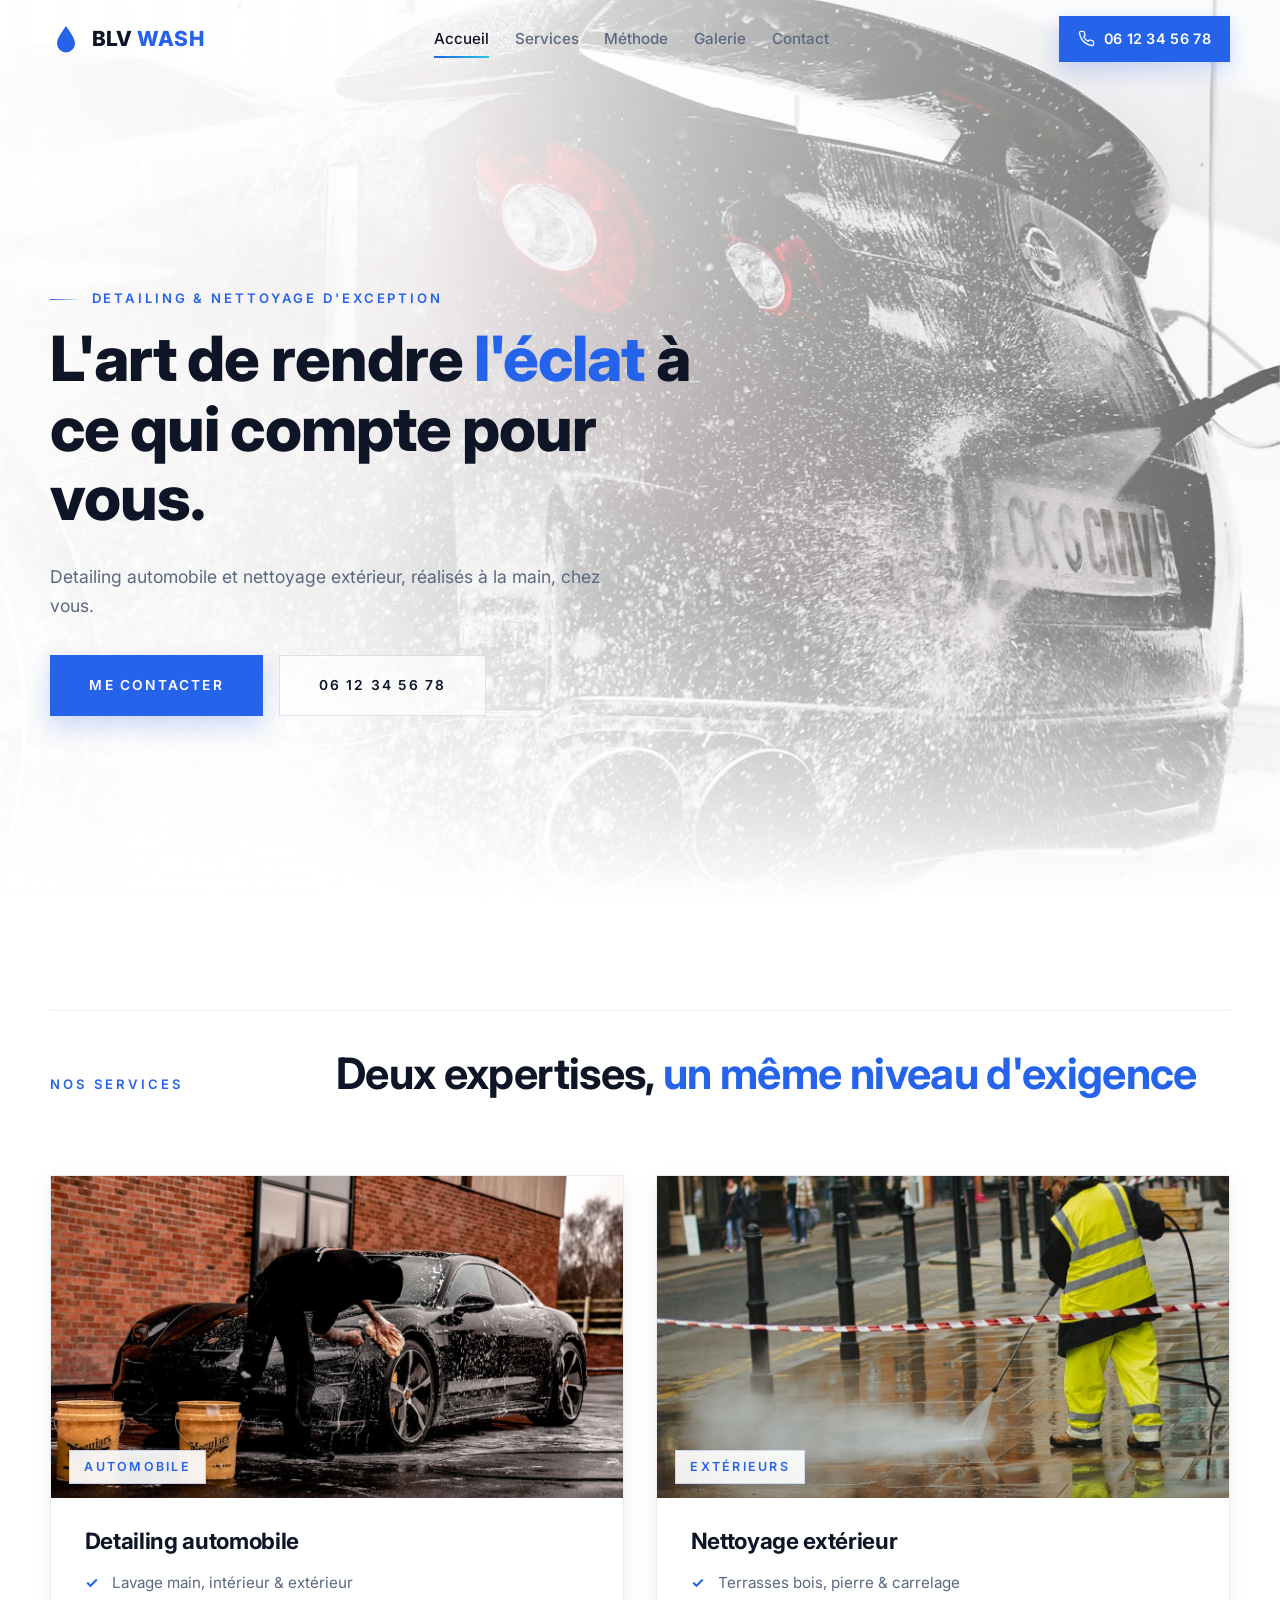
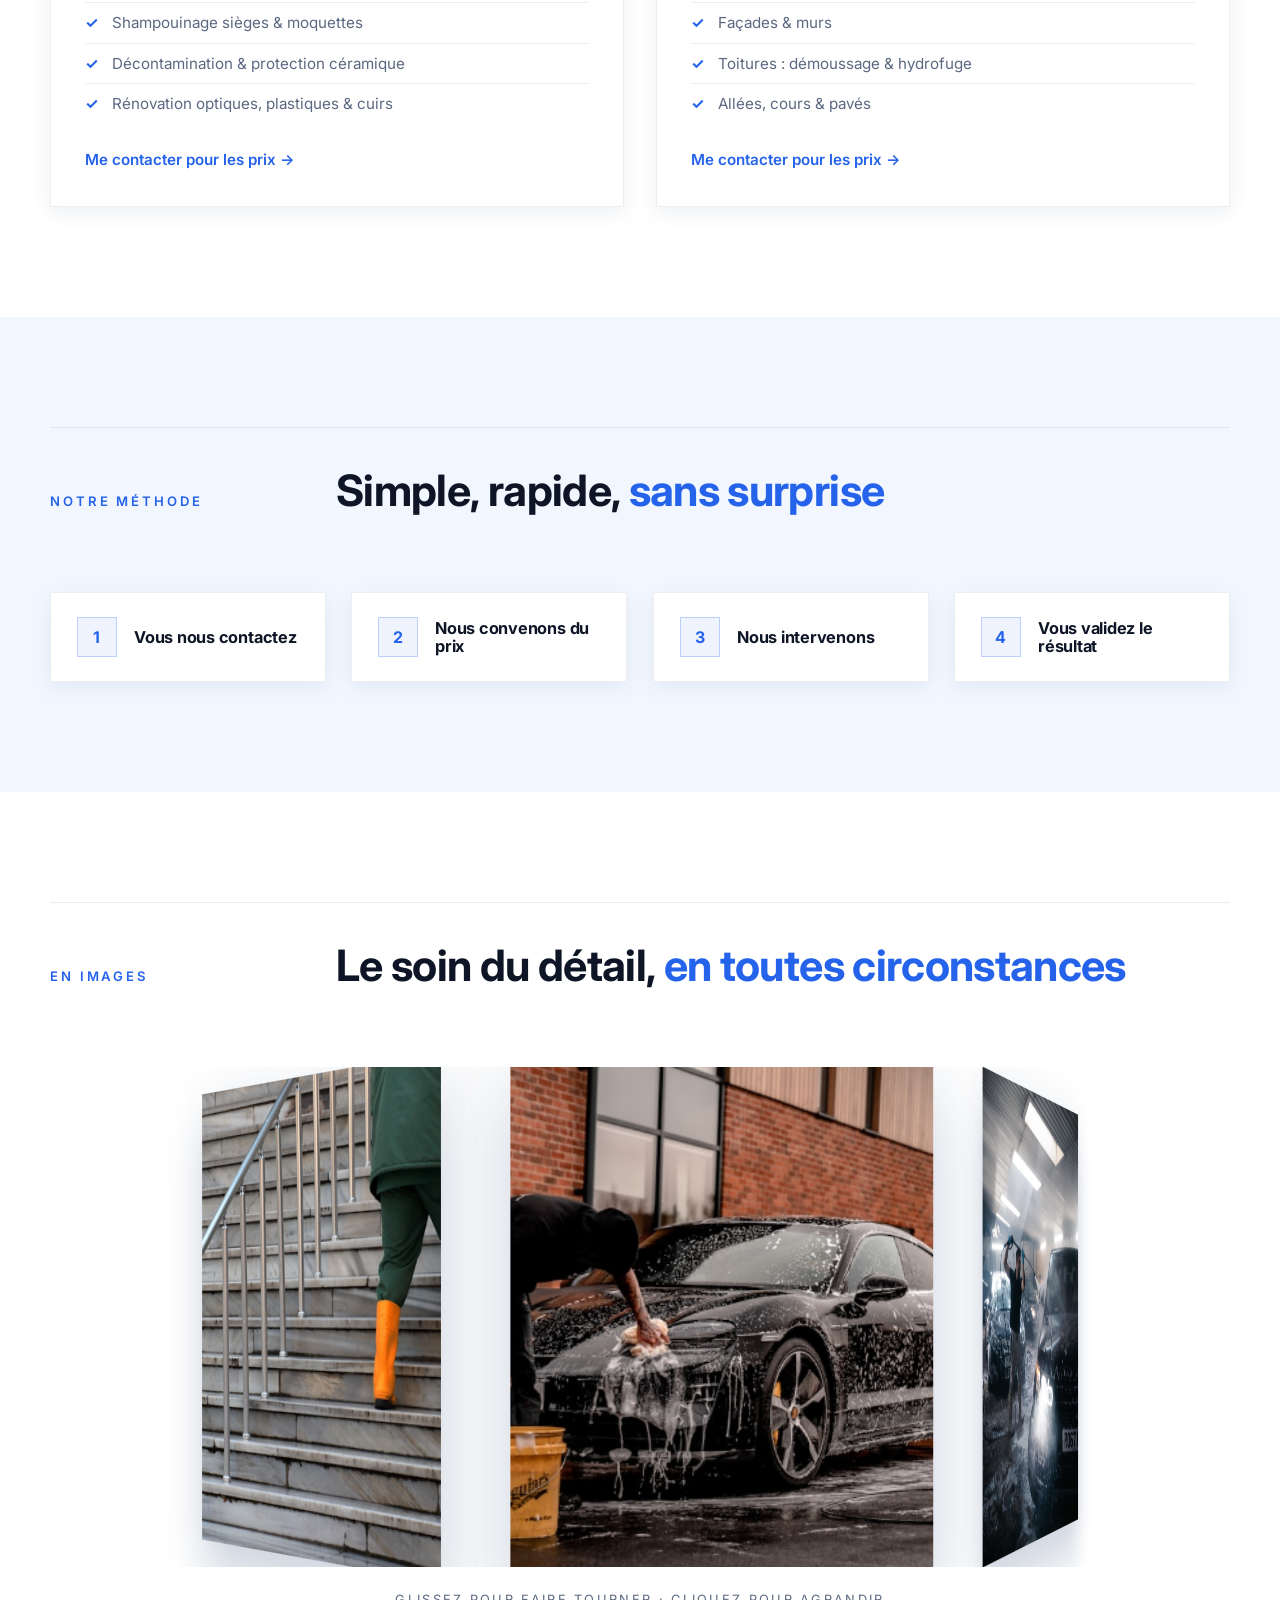
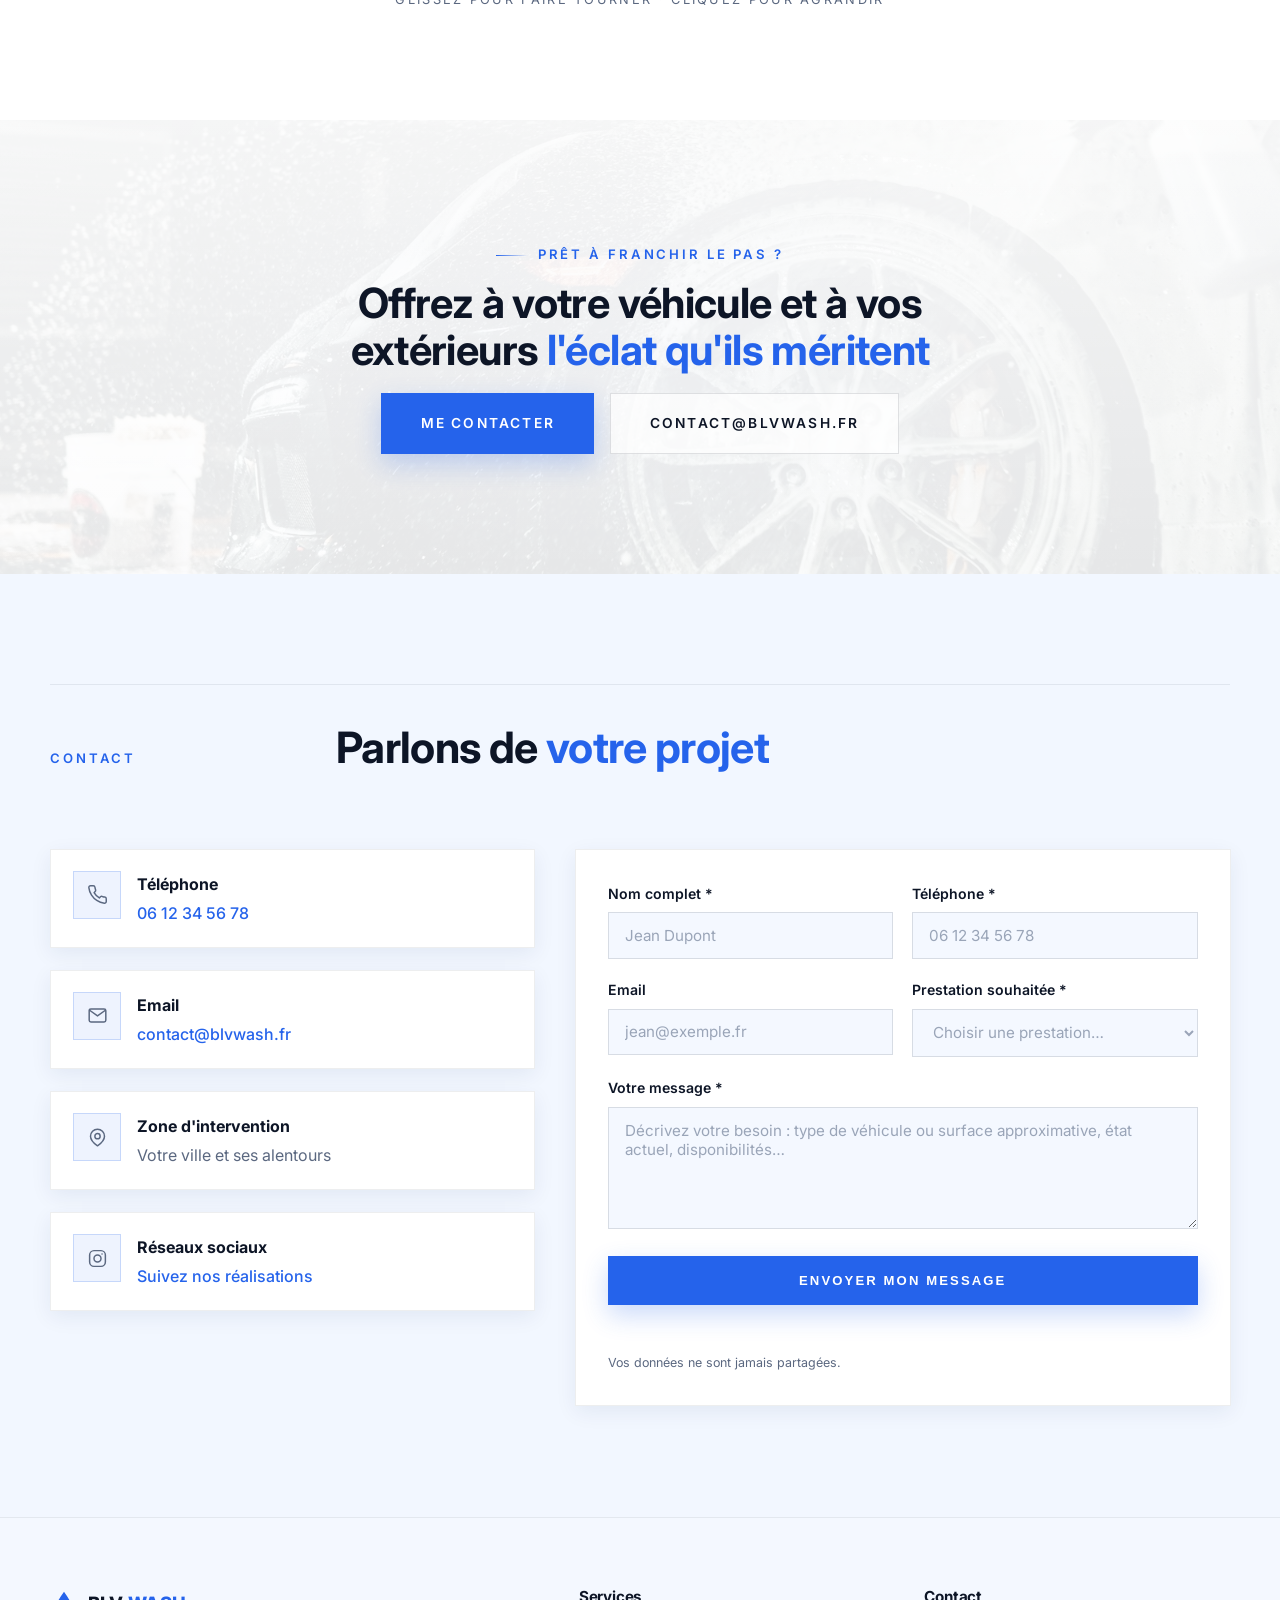
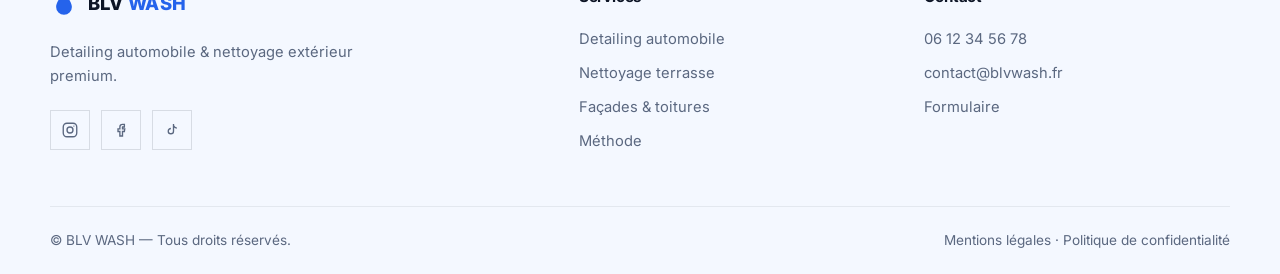
==== commit 0e021576: "Theme clair blanc/bleu, defilement fluide, suppression du border-beam Theme - Bascule complete en cl" ====
--- a/index.html
+++ b/index.html
@@ -3,13 +3,15 @@
 <head>
   <meta charset="UTF-8">
   <meta name="viewport" content="width=device-width, initial-scale=1.0">
+  <meta name="theme-color" content="#ffffff">
+  <meta name="color-scheme" content="light">
   <title>BLV WASH — Detailing automobile &amp; nettoyage extérieur premium</title>
   <meta name="description" content="BLV WASH : detailing automobile haut de gamme et nettoyage extérieur premium — terrasses, façades, toitures. Un artisan passionné, un résultat d'exception. Contactez-nous.">
   <meta property="og:title" content="BLV WASH — Detailing automobile &amp; nettoyage extérieur premium">
   <meta property="og:description" content="Detailing automobile haut de gamme et nettoyage haute pression de terrasses, façades et toitures. Contactez-nous pour connaître nos prix.">
   <meta property="og:type" content="website">
   <meta property="og:image" content="assets/img/hero.jpg">
-  <link rel="icon" href="data:image/svg+xml,%3Csvg xmlns='http://www.w3.org/2000/svg' viewBox='0 0 100 100'%3E%3Crect x='3' y='3' width='94' height='94' fill='%230a0c12' stroke='%234d8bff' stroke-width='4'/%3E%3Cpath d='M50 18C38 34 28 46 28 58a22 22 0 0 0 44 0c0-12-10-24-22-40z' fill='%234d8bff'/%3E%3C/svg%3E">
+  <link rel="icon" href="data:image/svg+xml,<svg viewBox='0 0 64 64' xmlns='http://www.w3.org/2000/svg'><path d='M32 6C21 22 14 32 14 41a18 18 0 0 0 36 0c0-9-7-19-18-35z' fill='%232563eb'/></svg>">
   <link rel="preconnect" href="https://fonts.googleapis.com">
   <link rel="preconnect" href="https://fonts.gstatic.com" crossorigin>
   <link href="https://fonts.googleapis.com/css2?family=Inter:wght@400;500;600;700;800&display=swap" rel="stylesheet">
@@ -25,7 +27,7 @@
     <div class="container header__inner">
       <a href="#accueil" class="logo" aria-label="BLV WASH — retour à l'accueil">
         <span class="logo__icon" aria-hidden="true">
-          <svg viewBox="0 0 100 100" width="34" height="34"><rect x="3" y="3" width="94" height="94" fill="var(--ink-800)" stroke="var(--accent)" stroke-width="3"/><path d="M50 18C38 34 28 46 28 58a22 22 0 0 0 44 0c0-12-10-24-22-40z" fill="var(--accent)"/></svg>
+          <svg viewBox="0 0 64 64" width="32" height="32" aria-hidden="true"><path d="M32 6C21 22 14 32 14 41a18 18 0 0 0 36 0c0-9-7-19-18-35z" fill="var(--accent)"/></svg>
         </span>
         <span class="logo__text">BLV <em>WASH</em></span>
       </a>
@@ -67,28 +69,14 @@
           <p class="hero__lead reveal delay-2">Detailing automobile et nettoyage extérieur, réalisés à la main, chez vous.</p>
           <div class="hero__actions reveal delay-3">
             <a href="#contact" class="btn btn--primary btn--lg">Me contacter</a>
-            <a href="tel:+33612345678" class="btn btn--outline-light btn--lg">06 12 34 56 78</a>
-          </div>
-        </div>
-
-        </div>
-
-      <div class="hero__statbar">
-        <div class="container hero__promises">
-          <div class="promise reveal"><strong>Intervention à domicile</strong></div>
-          <div class="promise reveal delay-1"><strong>Travail artisanal</strong></div>
-          <div class="promise reveal delay-2"><strong>Satisfaction garantie</strong></div>
-        </div>
-      </div>
-    </section>
-
-    <!-- ===== Bandeau défilant ===== -->
-    <div class="marquee" aria-hidden="true">
-      <div class="marquee__track">
-        <span>Detailing automobile</span><i>✦</i><span>Nettoyage terrasse</span><i>✦</i><span>Façades &amp; toitures</span><i>✦</i><span>Protection céramique</span><i>✦</i><span>Intervention à domicile</span><i>✦</i>
-        <span>Detailing automobile</span><i>✦</i><span>Nettoyage terrasse</span><i>✦</i><span>Façades &amp; toitures</span><i>✦</i><span>Protection céramique</span><i>✦</i><span>Intervention à domicile</span><i>✦</i>
-      </div>
-    </div>
+            <a href="tel:+33612345678" class="btn btn--outline btn--lg">06 12 34 56 78</a>
+          </div>
+        </div>
+
+        </div>
+
+      </div>
+    </section>
 
     <!-- ===== Services ===== -->
     <section class="section" id="services">
@@ -100,7 +88,7 @@
 
         <div class="services__grid">
           <!-- Auto -->
-          <article class="service-card beam-panel reveal-left">
+          <article class="service-card reveal-left">
             <div class="service-card__media">
               <img src="assets/img/service-auto.jpg" alt="Detailing d'une voiture de sport noire, lavage à la main" loading="lazy">
               <span class="service-card__tag">Automobile</span>
@@ -118,7 +106,7 @@
           </article>
 
           <!-- Extérieur -->
-          <article class="service-card beam-panel reveal-right">
+          <article class="service-card reveal-right">
             <div class="service-card__media">
               <img src="assets/img/service-ext.jpg" alt="Professionnel en tenue nettoyant un sol au jet haute pression" loading="lazy">
               <span class="service-card__tag">Extérieurs</span>
@@ -164,13 +152,13 @@
         <div class="carousel-3d" id="galerie-carousel">
           <div class="carousel-3d__viewport" id="carousel-viewport">
             <div class="carousel-3d__cylinder" id="carousel-cylinder">
-              <figure class="carousel-3d__face"><div class="carousel-3d__card beam-panel"><img src="assets/img/g1.jpg" alt="Lavage à la main d'une voiture de sport avec la méthode des deux seaux" loading="lazy"><figcaption>Lavage main deux seaux</figcaption></div></figure>
-              <figure class="carousel-3d__face"><div class="carousel-3d__card beam-panel"><img src="assets/img/g2.jpg" alt="Séchage soigné d'un SUV noir en atelier" loading="lazy"><figcaption>Finitions en atelier</figcaption></div></figure>
-              <figure class="carousel-3d__face"><div class="carousel-3d__card beam-panel"><img src="assets/img/g3.jpg" alt="Nettoyage d'un volant à la microfibre" loading="lazy"><figcaption>Detailing intérieur</figcaption></div></figure>
-              <figure class="carousel-3d__face"><div class="carousel-3d__card beam-panel"><img src="assets/img/g6.jpg" alt="Voiture couverte de mousse active pendant le prélavage" loading="lazy"><figcaption>Prélavage mousse active</figcaption></div></figure>
-              <figure class="carousel-3d__face"><div class="carousel-3d__card beam-panel"><img src="assets/img/g7.jpg" alt="Nettoyage haute pression d'une berline à domicile" loading="lazy"><figcaption>Haute pression à domicile</figcaption></div></figure>
-              <figure class="carousel-3d__face"><div class="carousel-3d__card beam-panel"><img src="assets/img/g5.jpg" alt="Brossage d'une jante au pinceau de detailing" loading="lazy"><figcaption>Rénovation des jantes</figcaption></div></figure>
-              <figure class="carousel-3d__face"><div class="carousel-3d__card beam-panel"><img src="assets/img/g4.jpg" alt="Nettoyage haute pression d'un escalier extérieur" loading="lazy"><figcaption>Haute pression extérieure</figcaption></div></figure>
+              <figure class="carousel-3d__face"><div class="carousel-3d__card"><img src="assets/img/g1.jpg" alt="Lavage à la main d'une voiture de sport avec la méthode des deux seaux" loading="lazy"><figcaption>Lavage main deux seaux</figcaption></div></figure>
+              <figure class="carousel-3d__face"><div class="carousel-3d__card"><img src="assets/img/g2.jpg" alt="Séchage soigné d'un SUV noir en atelier" loading="lazy"><figcaption>Finitions en atelier</figcaption></div></figure>
+              <figure class="carousel-3d__face"><div class="carousel-3d__card"><img src="assets/img/g3.jpg" alt="Nettoyage d'un volant à la microfibre" loading="lazy"><figcaption>Detailing intérieur</figcaption></div></figure>
+              <figure class="carousel-3d__face"><div class="carousel-3d__card"><img src="assets/img/g6.jpg" alt="Voiture couverte de mousse active pendant le prélavage" loading="lazy"><figcaption>Prélavage mousse active</figcaption></div></figure>
+              <figure class="carousel-3d__face"><div class="carousel-3d__card"><img src="assets/img/g7.jpg" alt="Nettoyage haute pression d'une berline à domicile" loading="lazy"><figcaption>Haute pression à domicile</figcaption></div></figure>
+              <figure class="carousel-3d__face"><div class="carousel-3d__card"><img src="assets/img/g5.jpg" alt="Brossage d'une jante au pinceau de detailing" loading="lazy"><figcaption>Rénovation des jantes</figcaption></div></figure>
+              <figure class="carousel-3d__face"><div class="carousel-3d__card"><img src="assets/img/g4.jpg" alt="Nettoyage haute pression d'un escalier extérieur" loading="lazy"><figcaption>Haute pression extérieure</figcaption></div></figure>
             </div>
           </div>
           <!-- Overlay zoom au clic -->
@@ -194,7 +182,7 @@
         <h2>Offrez à votre véhicule et à vos extérieurs <em class="accent-word">l'éclat qu'ils méritent</em></h2>
         <div class="cta__actions">
           <a href="#contact" class="btn btn--primary btn--lg">Me contacter</a>
-          <a href="mailto:contact@blvwash.fr" class="btn btn--outline-light btn--lg">contact@blvwash.fr</a>
+          <a href="mailto:contact@blvwash.fr" class="btn btn--outline btn--lg">contact@blvwash.fr</a>
         </div>
       </div>
     </section>
@@ -209,12 +197,13 @@
 
         <div class="contact">
           <div class="contact__info reveal-left">
-            <div class="contact__item"><span class="contact__icon">✉️</span><div><strong>Email</strong><a href="mailto:contact@blvwash.fr">contact@blvwash.fr</a></div></div>
-            <div class="contact__item"><span class="contact__icon">📍</span><div><strong>Zone d'intervention</strong><span>Votre ville et ses alentours</span></div></div>
-            <div class="contact__item"><span class="contact__icon">📷</span><div><strong>Réseaux sociaux</strong><a href="#" target="_blank" rel="noopener">Suivez nos réalisations</a></div></div>
-          </div>
-
-          <form class="form beam-panel reveal-right" id="contact-form" novalidate>
+            <div class="contact__item"><span class="contact__icon" aria-hidden="true"><svg viewBox="0 0 24 24" fill="none" stroke="currentColor" stroke-width="1.7" stroke-linecap="round" stroke-linejoin="round"><path d="M22 16.9v3a2 2 0 0 1-2.2 2 19.8 19.8 0 0 1-8.6-3.1 19.5 19.5 0 0 1-6-6A19.8 19.8 0 0 1 2.1 4.2 2 2 0 0 1 4.1 2h3a2 2 0 0 1 2 1.7c.1 1 .4 1.9.7 2.8a2 2 0 0 1-.5 2.1L8.1 9.9a16 16 0 0 0 6 6l1.3-1.3a2 2 0 0 1 2.1-.4c.9.3 1.8.6 2.8.7a2 2 0 0 1 1.7 2Z"/></svg></span><div><strong>Téléphone</strong><a href="tel:+33612345678">06 12 34 56 78</a></div></div>
+            <div class="contact__item"><span class="contact__icon" aria-hidden="true"><svg viewBox="0 0 24 24" fill="none" stroke="currentColor" stroke-width="1.7" stroke-linecap="round" stroke-linejoin="round"><rect x="2.5" y="4.5" width="19" height="15" rx="2"/><path d="m3 6 9 6.5L21 6"/></svg></span><div><strong>Email</strong><a href="mailto:contact@blvwash.fr">contact@blvwash.fr</a></div></div>
+            <div class="contact__item"><span class="contact__icon" aria-hidden="true"><svg viewBox="0 0 24 24" fill="none" stroke="currentColor" stroke-width="1.7" stroke-linecap="round" stroke-linejoin="round"><path d="M20 10.5c0 5.5-8 11-8 11s-8-5.5-8-11a8 8 0 0 1 16 0Z"/><circle cx="12" cy="10.5" r="3"/></svg></span><div><strong>Zone d'intervention</strong><span>Votre ville et ses alentours</span></div></div>
+            <div class="contact__item"><span class="contact__icon" aria-hidden="true"><svg viewBox="0 0 24 24" fill="none" stroke="currentColor" stroke-width="1.7" stroke-linecap="round" stroke-linejoin="round"><rect x="3" y="3" width="18" height="18" rx="5"/><circle cx="12" cy="12" r="4"/><circle cx="17.2" cy="6.8" r=".9" fill="currentColor" stroke="none"/></svg></span><div><strong>Réseaux sociaux</strong><a href="#" target="_blank" rel="noopener">Suivez nos réalisations</a></div></div>
+          </div>
+
+          <form class="form reveal-right" id="contact-form" novalidate>
             <div class="form__row">
               <div class="form__group">
                 <label for="f-name">Nom complet *</label>
@@ -267,7 +256,7 @@
     <div class="container footer__grid">
       <div class="footer__brand">
         <a href="#accueil" class="logo logo--footer">
-          <span class="logo__icon" aria-hidden="true"><svg viewBox="0 0 100 100" width="30" height="30"><rect x="3" y="3" width="94" height="94" fill="#151822" stroke="#4d8bff" stroke-width="3"/><path d="M50 18C38 34 28 46 28 58a22 22 0 0 0 44 0c0-12-10-24-22-40z" fill="#4d8bff"/></svg></span>
+          <span class="logo__icon" aria-hidden="true"><svg viewBox="0 0 64 64" width="28" height="28" aria-hidden="true"><path d="M32 6C21 22 14 32 14 41a18 18 0 0 0 36 0c0-9-7-19-18-35z" fill="var(--accent)"/></svg></span>
           <span class="logo__text">BLV <em>WASH</em></span>
         </a>
         <p>Detailing automobile &amp; nettoyage extérieur premium.</p>
--- a/css/style.css
+++ b/css/style.css
@@ -1,26 +1,31 @@
 /* ==========================================================================
-   BLV WASH — Feuille de style principale (édition premium)
+   BLV WASH — Feuille de style principale
+   Thème clair : fond blanc parcouru de nuages bleus, accents bleu franc.
    ========================================================================== */
 
 :root {
-  --ink-900: #05060a;
-  --ink-800: #0a0c12;
-  --ink-700: #10131b;
-  --accent: #4d8bff;
-  --accent-strong: #2a63f0;
-  --accent-soft: rgba(77, 139, 255, 0.12);
-  --accent-line: rgba(77, 139, 255, 0.35);
+  --accent: #2563eb;
+  --accent-strong: #1d4ed8;
+  --accent-soft: rgba(37, 99, 235, 0.08);
   --accent-cyan: #22c7d9;
   --on-accent: #ffffff;
-  --text: #eef1f6;
-  --text-muted: #98a1b0;
-  --bg: #05060a;
-  --surface: #0f1117;
-  --surface-2: #151822;
-  --border: rgba(255, 255, 255, 0.09);
+
+  --text: #0d1526;
+  --text-muted: #5b6880;
+
+  --bg: #ffffff;
+  --surface: #ffffff;
+  --surface-2: #f4f8ff;
+  --tint: rgba(232, 240, 255, 0.55);
+
+  --border: rgba(13, 21, 38, 0.12);
+  --border-soft: rgba(13, 21, 38, 0.07);
+
   --radius: 0;
   --radius-sm: 0;
-  --shadow: 0 18px 45px rgba(0, 0, 0, 0.55);
+  --shadow: 0 22px 55px rgba(20, 45, 95, 0.13);
+  --shadow-sm: 0 6px 20px rgba(20, 45, 95, 0.07);
+
   --font: "Inter", system-ui, -apple-system, sans-serif;
   --container: 1180px;
   --ease: cubic-bezier(0.16, 1, 0.3, 1);
@@ -28,16 +33,11 @@
 
 * { margin: 0; padding: 0; box-sizing: border-box; }
 
-html { scroll-behavior: smooth; }
-
-/* Cadre fin sur les bords de la page */
-body::after {
-  content: "";
-  position: fixed;
-  inset: 14px;
-  border: 1px solid rgba(240, 239, 235, 0.14);
-  pointer-events: none;
-  z-index: 150;
+html {
+  scroll-behavior: smooth;
+  /* Le défilement doux JS pilote window.scrollTo ; on évite que le navigateur
+     ajoute sa propre interpolation par-dessus. */
+  scroll-padding-top: 90px;
 }
 
 body {
@@ -49,6 +49,22 @@
   overflow-x: hidden;
 }
 
+/* Nuages bleus : fixes derrière tout le contenu, ils traversent la page.
+   z-index négatif = au-dessus du fond du body, sous le contenu. */
+body::before {
+  content: "";
+  position: fixed;
+  inset: 0;
+  z-index: -1;
+  pointer-events: none;
+  background:
+    radial-gradient(920px 640px at 10% -8%, rgba(37, 99, 235, 0.20), transparent 62%),
+    radial-gradient(780px 580px at 92% 8%, rgba(34, 199, 217, 0.14), transparent 60%),
+    radial-gradient(880px 620px at 78% 62%, rgba(37, 99, 235, 0.13), transparent 62%),
+    radial-gradient(1020px 700px at 22% 108%, rgba(37, 99, 235, 0.16), transparent 62%),
+    #ffffff;
+}
+
 img, svg { max-width: 100%; display: block; }
 
 a { color: inherit; text-decoration: none; }
@@ -67,12 +83,11 @@
 
 .container--narrow { max-width: 820px; }
 
-/* Le mot mis en avant dans les titres — pas d'italique, la couleur suffit */
+/* Le mot mis en avant dans les titres — la couleur suffit */
 .accent-word { color: var(--accent); font-style: normal; }
 
 .eyebrow {
   display: inline-block;
-  font-family: var(--font);
   font-weight: 600;
   font-size: 0.82rem;
   text-transform: uppercase;
@@ -107,11 +122,11 @@
   display: block;
   height: 100%;
   width: 0;
-  background: linear-gradient(90deg, var(--accent-strong), var(--accent));
+  background: linear-gradient(90deg, var(--accent), var(--accent-cyan));
   transition: width 0.1s linear;
 }
 
-/* ===== Boutons — rectangles nets, inversion au survol ===== */
+/* ===== Boutons ===== */
 .btn {
   display: inline-flex;
   align-items: center;
@@ -119,36 +134,46 @@
   gap: 0.6rem;
   padding: 1rem 2rem;
   border-radius: 0;
-  font-family: var(--font);
   font-weight: 600;
   font-size: 0.82rem;
   text-transform: uppercase;
   letter-spacing: 0.16em;
   border: 1px solid transparent;
   cursor: pointer;
-  transition: background 0.25s ease, color 0.25s ease, border-color 0.25s ease, box-shadow 0.25s ease;
+  transition:
+    background 0.35s var(--ease),
+    color 0.35s var(--ease),
+    border-color 0.35s var(--ease),
+    box-shadow 0.35s var(--ease),
+    transform 0.35s var(--ease);
 }
 
 .btn--primary {
   background: var(--accent);
   border-color: var(--accent);
   color: var(--on-accent);
+  box-shadow: 0 10px 26px rgba(37, 99, 235, 0.24);
 }
 .btn--primary:hover {
-  background: transparent;
-  color: var(--accent);
-  box-shadow: inset 0 0 0 1px var(--accent);
-}
-
-.btn--ghost {
+  background: var(--accent-strong);
+  border-color: var(--accent-strong);
+  transform: translateY(-2px);
+  box-shadow: 0 16px 34px rgba(37, 99, 235, 0.3);
+}
+
+.btn--outline {
   border-color: var(--border);
   color: var(--text);
-  background: transparent;
-}
-.btn--ghost:hover { background: var(--accent); border-color: var(--accent); color: var(--on-accent); }
-
-.btn--outline-light { border-color: rgba(255, 255, 255, 0.6); color: #fff; }
-.btn--outline-light:hover { background: #fff; border-color: #fff; color: #0b1020; }
+  background: rgba(255, 255, 255, 0.7);
+  backdrop-filter: blur(6px);
+  -webkit-backdrop-filter: blur(6px);
+}
+.btn--outline:hover {
+  border-color: var(--accent);
+  color: var(--accent);
+  transform: translateY(-2px);
+  box-shadow: var(--shadow-sm);
+}
 
 .btn--sm { padding: 0.7rem 1.4rem; font-size: 0.75rem; }
 .btn--lg { padding: 1.15rem 2.4rem; font-size: 0.86rem; }
@@ -161,13 +186,13 @@
   z-index: 100;
   background: transparent;
   border-bottom: 1px solid transparent;
-  transition: background 0.3s ease, border-color 0.3s ease, backdrop-filter 0.3s ease;
+  transition: background 0.4s var(--ease), border-color 0.4s var(--ease);
 }
 .header.is-scrolled {
-  background: rgba(5, 6, 10, 0.9);
-  backdrop-filter: blur(14px);
-  -webkit-backdrop-filter: blur(14px);
-  border-bottom-color: var(--border);
+  background: rgba(255, 255, 255, 0.82);
+  backdrop-filter: blur(16px);
+  -webkit-backdrop-filter: blur(16px);
+  border-bottom-color: var(--border-soft);
 }
 
 .header__inner {
@@ -182,13 +207,14 @@
   display: inline-flex;
   align-items: center;
   gap: 0.6rem;
-  font-family: var(--font);
   font-weight: 800;
   font-size: 1.3rem;
   letter-spacing: 0.02em;
 }
 .logo__text em { font-style: normal; color: var(--accent); }
 .logo__icon { display: grid; place-items: center; }
+.logo__icon img { width: 38px; height: 38px; object-fit: contain; }
+.logo--footer .logo__icon img { width: 34px; height: 34px; }
 
 .nav { display: flex; align-items: center; gap: 1.6rem; }
 
@@ -196,7 +222,7 @@
   font-size: 0.95rem;
   font-weight: 500;
   color: var(--text-muted);
-  transition: color 0.2s ease;
+  transition: color 0.3s var(--ease);
   position: relative;
 }
 .nav__link::after {
@@ -206,8 +232,7 @@
   bottom: -6px;
   height: 2px;
   background: linear-gradient(90deg, var(--accent), var(--accent-cyan));
-  border-radius: 2px;
-  transition: right 0.45s var(--ease);
+  transition: right 0.5s var(--ease);
 }
 .nav__link:hover, .nav__link.is-active { color: var(--text); }
 .nav__link:hover::after, .nav__link.is-active::after { right: 0; }
@@ -226,13 +251,14 @@
   font-size: 0.9rem;
   letter-spacing: 0.02em;
   white-space: nowrap;
-  transition: background 0.25s ease, color 0.25s ease, box-shadow 0.25s ease;
+  box-shadow: 0 8px 22px rgba(37, 99, 235, 0.24);
+  transition: background 0.35s var(--ease), transform 0.35s var(--ease), box-shadow 0.35s var(--ease);
 }
 .header__phone svg { width: 17px; height: 17px; }
 .header__phone:hover {
-  background: transparent;
-  color: var(--accent);
-  box-shadow: inset 0 0 0 1px var(--accent);
+  background: var(--accent-strong);
+  transform: translateY(-2px);
+  box-shadow: 0 14px 30px rgba(37, 99, 235, 0.3);
 }
 
 .burger {
@@ -247,21 +273,19 @@
 .burger span {
   width: 24px; height: 2px;
   background: var(--text);
-  border-radius: 2px;
-  transition: transform 0.25s ease, opacity 0.25s ease;
+  transition: transform 0.35s var(--ease), opacity 0.25s ease;
 }
 .burger.is-open span:nth-child(1) { transform: translateY(7px) rotate(45deg); }
 .burger.is-open span:nth-child(2) { opacity: 0; }
 .burger.is-open span:nth-child(3) { transform: translateY(-7px) rotate(-45deg); }
 
-/* ===== Hero photo ===== */
+/* ===== Hero ===== */
 .hero {
   position: relative;
   min-height: 100vh;
   min-height: 100svh;
   display: flex;
-  flex-direction: column;
-  justify-content: flex-end;
+  align-items: center;
   overflow: hidden;
 }
 
@@ -277,105 +301,52 @@
   object-position: center;
   will-change: transform;
 }
+/* Voile blanc : la photo se fond dans le fond clair, le texte reste sombre. */
 .hero__overlay {
   position: absolute;
   inset: 0;
   background:
-    linear-gradient(100deg, rgba(5, 6, 10, 0.94) 0%, rgba(5, 6, 10, 0.72) 45%, rgba(5, 6, 10, 0.28) 100%),
-    linear-gradient(0deg, var(--ink-900) 0%, transparent 32%);
+    linear-gradient(100deg,
+      rgba(255, 255, 255, 0.97) 0%,
+      rgba(255, 255, 255, 0.93) 32%,
+      rgba(255, 255, 255, 0.62) 62%,
+      rgba(255, 255, 255, 0.35) 100%),
+    linear-gradient(0deg, #ffffff 0%, rgba(255, 255, 255, 0) 34%),
+    radial-gradient(800px 520px at 18% 30%, rgba(37, 99, 235, 0.16), transparent 65%);
 }
 
 .hero__inner {
   position: relative;
   z-index: 1;
-  flex: 1;
   display: flex;
   align-items: center;
-  padding-top: 120px;
+  padding-top: 100px;
   width: min(100% - 2.5rem, var(--container));
-}
-
-.hero__content { max-width: 640px; }
+  margin-inline: auto;
+}
+
+.hero__content { max-width: 660px; }
 
 .hero h1 {
   font-size: clamp(2.4rem, 5.2vw, 3.9rem);
   font-weight: 800;
   margin-bottom: 1.3rem;
-  text-shadow: 0 4px 30px rgba(0, 0, 0, 0.6);
 }
 
 .hero__lead {
-  color: #cdd4e0;
+  color: var(--text-muted);
   font-size: 1.1rem;
   max-width: 560px;
   margin-bottom: 2.2rem;
-  text-shadow: 0 2px 18px rgba(0, 0, 0, 0.7);
 }
 
 .hero__actions { display: flex; flex-wrap: wrap; gap: 1rem; }
 
-/* Barre de stats en verre */
-.hero__statbar {
-  position: relative;
-  z-index: 1;
-  border-top: 1px solid rgba(240, 239, 235, 0.14);
-  background: rgba(6, 6, 8, 0.45);
-  backdrop-filter: blur(12px);
-  -webkit-backdrop-filter: blur(12px);
-}
-.hero__promises {
-  display: grid;
-  grid-template-columns: repeat(3, 1fr);
-  gap: 1rem;
-}
-.promise {
-  padding: 1.5rem 1.2rem;
-  text-align: center;
-}
-.promise + .promise { border-left: 1px solid rgba(240, 239, 235, 0.14); }
-.promise strong {
-  display: block;
-  font-family: var(--font);
-  font-weight: 700;
-  font-size: 0.92rem;
-  text-transform: uppercase;
-  letter-spacing: 0.14em;
-  color: var(--accent);
-  margin-bottom: 0.25rem;
-}
-.promise span { font-size: 0.85rem; color: var(--text-muted); }
-
-/* ===== Bandeau défilant ===== */
-.marquee {
-  background: var(--ink-900);
-  border-bottom: 1px solid var(--border);
-  overflow: hidden;
-  padding: 1.1rem 0;
-}
-.marquee__track {
-  display: flex;
-  align-items: center;
-  gap: 2.4rem;
-  width: max-content;
-  animation: marquee 18s linear infinite;
-}
-.marquee__track span {
-  font-family: var(--font);
-  font-weight: 600;
-  font-size: 0.95rem;
-  letter-spacing: 0.18em;
-  text-transform: uppercase;
-  color: var(--text-muted);
-  white-space: nowrap;
-}
-.marquee__track i { color: var(--accent); font-style: normal; font-size: 0.8rem; }
-@keyframes marquee { to { transform: translateX(-50%); } }
-
 /* ===== Sections ===== */
-.section { padding: 110px 0; }
-.section--alt { background: linear-gradient(180deg, var(--ink-800), var(--ink-900)); }
-
-/* En-têtes de section éditoriaux : libellé + titre aligné à gauche */
+.section { padding: 110px 0; position: relative; }
+.section--alt { background: var(--tint); }
+
+/* En-têtes de section éditoriaux : libellé à gauche, titre à droite */
 .section__head {
   display: grid;
   grid-template-columns: 230px 1fr;
@@ -385,7 +356,7 @@
   align-items: baseline;
   margin: 0 0 3.8rem;
   padding-top: 2.4rem;
-  border-top: 1px solid var(--border);
+  border-top: 1px solid var(--border-soft);
   text-align: left;
 }
 .section__head .eyebrow { grid-column: 1; grid-row: 1; margin: 0; }
@@ -403,14 +374,14 @@
 
 .service-card {
   background: var(--surface);
-  border: 1px solid var(--border);
-  border-radius: var(--radius);
+  border: 1px solid var(--border-soft);
   overflow: hidden;
-  transition: transform 0.55s var(--ease), border-color 0.4s ease, box-shadow 0.55s var(--ease);
+  box-shadow: var(--shadow-sm);
+  transition: transform 0.6s var(--ease), box-shadow 0.6s var(--ease), border-color 0.4s ease;
 }
 .service-card:hover {
   transform: translateY(-10px);
-  border-color: rgba(77, 139, 255, 0.4);
+  border-color: rgba(37, 99, 235, 0.28);
   box-shadow: var(--shadow);
 }
 
@@ -423,43 +394,36 @@
   width: 100%;
   height: 100%;
   object-fit: cover;
-  transition: transform 0.8s var(--ease);
+  transition: transform 0.9s var(--ease);
 }
 .service-card:hover .service-card__media img { transform: scale(1.06); }
-.service-card__media::after {
-  content: "";
-  position: absolute;
-  inset: 0;
-  background: linear-gradient(0deg, rgba(6, 8, 14, 0.85) 0%, transparent 45%);
-}
 .service-card__tag {
   position: absolute;
   bottom: 14px;
   left: 18px;
   z-index: 2;
-  font-family: var(--font);
   font-weight: 600;
   font-size: 0.78rem;
   text-transform: uppercase;
   letter-spacing: 0.18em;
   color: var(--accent);
-  background: rgba(6, 6, 8, 0.7);
-  border: 1px solid rgba(77, 139, 255, 0.35);
+  background: rgba(255, 255, 255, 0.92);
+  border: 1px solid rgba(37, 99, 235, 0.2);
   padding: 0.35rem 0.9rem;
-  border-radius: 0;
   backdrop-filter: blur(6px);
+  -webkit-backdrop-filter: blur(6px);
 }
 
 .service-card__body { padding: 1.9rem 2.1rem 2.1rem; }
 .service-card__body h3 { font-size: 1.4rem; margin-bottom: 0.6rem; }
-.service-card__body > p { color: var(--text-muted); margin-bottom: 1.2rem; font-size: 0.97rem; }
 
 .service-card__list { list-style: none; margin-bottom: 1.4rem; }
 .service-card__list li {
   padding: 0.45rem 0 0.45rem 1.7rem;
   position: relative;
   font-size: 0.95rem;
-  border-bottom: 1px dashed rgba(255, 255, 255, 0.08);
+  color: var(--text-muted);
+  border-bottom: 1px solid var(--border-soft);
 }
 .service-card__list li:last-child { border-bottom: 0; }
 .service-card__list li::before {
@@ -473,10 +437,9 @@
 .service-card__link {
   color: var(--accent);
   font-weight: 600;
-  font-family: var(--font);
   font-size: 0.95rem;
 }
-.service-card__link span { transition: transform 0.2s ease; display: inline-block; }
+.service-card__link span { transition: transform 0.35s var(--ease); display: inline-block; }
 .service-card__link:hover span { transform: translateX(5px); }
 
 /* ===== Méthode / Steps ===== */
@@ -491,18 +454,23 @@
   align-items: center;
   gap: 1.1rem;
   background: var(--surface);
-  border: 1px solid var(--border);
+  border: 1px solid var(--border-soft);
   padding: 1.5rem 1.6rem;
-  transition: border-color 0.25s ease;
-}
-.step:hover { border-color: rgba(77, 139, 255, 0.35); }
+  box-shadow: var(--shadow-sm);
+  transition: transform 0.5s var(--ease), box-shadow 0.5s var(--ease), border-color 0.35s ease;
+}
+.step:hover {
+  transform: translateY(-6px);
+  border-color: rgba(37, 99, 235, 0.28);
+  box-shadow: var(--shadow);
+}
 .step__num {
   display: grid; place-items: center;
   flex-shrink: 0;
   width: 40px; height: 40px;
-  border: 1px solid var(--accent);
+  background: var(--accent-soft);
+  border: 1px solid rgba(37, 99, 235, 0.25);
   color: var(--accent);
-  font-family: var(--font);
   font-weight: 700;
   font-size: 1rem;
 }
@@ -544,19 +512,16 @@
   cursor: pointer;
   backface-visibility: hidden;
   -webkit-backface-visibility: hidden;
-  /* width, margin-left & transform injected by JS */
+  /* width, margin-left & transform injectés par le JS */
 }
 .carousel-3d__card {
   position: relative;
   width: 100%;
   height: 100%;
   overflow: hidden;
-  background: var(--ink-800);
-  box-shadow: 0 22px 50px rgba(0, 0, 0, 0.6);
-}
-/* La carte est en overflow:hidden — on ramène le filet à l'intérieur du cadre. */
-.carousel-3d__card.beam-panel::before { inset: 0; padding: 3px; }
-
+  background: var(--surface-2);
+  box-shadow: 0 26px 55px rgba(20, 45, 95, 0.22);
+}
 .carousel-3d__card img {
   width: 100%;
   height: 100%;
@@ -566,24 +531,24 @@
   -webkit-user-drag: none;
   user-select: none;
   pointer-events: none;
-  transition: filter 0.35s ease, transform 0.5s ease;
+  transition: filter 0.45s var(--ease), transform 0.6s var(--ease);
 }
 .carousel-3d__face:hover .carousel-3d__card img {
-  filter: brightness(1.14);
+  filter: brightness(1.06);
   transform: scale(1.05);
 }
 .carousel-3d__card figcaption {
   position: absolute;
   inset: auto 0 0 0;
   padding: 2.2rem 1rem 0.9rem;
-  background: linear-gradient(0deg, rgba(0, 0, 0, 0.92), transparent);
-  font-family: var(--font);
+  background: linear-gradient(0deg, rgba(6, 14, 30, 0.88), transparent);
+  color: #ffffff;
   font-weight: 600;
   font-size: 0.86rem;
   letter-spacing: 0.04em;
   opacity: 0;
   transform: translateY(8px);
-  transition: opacity 0.45s var(--ease), transform 0.45s var(--ease);
+  transition: opacity 0.5s var(--ease), transform 0.5s var(--ease);
 }
 .carousel-3d__face:hover .carousel-3d__card figcaption {
   opacity: 1;
@@ -603,11 +568,11 @@
 }
 .carousel-3d__viewport::before {
   left: 0;
-  background: linear-gradient(90deg, rgba(5, 6, 10, 0.9), transparent);
+  background: linear-gradient(90deg, rgba(255, 255, 255, 0.95), transparent);
 }
 .carousel-3d__viewport::after {
   right: 0;
-  background: linear-gradient(270deg, rgba(5, 6, 10, 0.9), transparent);
+  background: linear-gradient(270deg, rgba(255, 255, 255, 0.95), transparent);
 }
 
 .carousel-3d__hint {
@@ -617,32 +582,31 @@
   letter-spacing: 0.18em;
   text-transform: uppercase;
   color: var(--text-muted);
-  font-family: var(--font);
 }
 
 /* Overlay zoom */
 .carousel-3d__overlay {
   position: fixed;
   inset: 0;
-  background: rgba(5, 6, 10, 0.97);
-  backdrop-filter: blur(6px);
-  -webkit-backdrop-filter: blur(6px);
+  background: rgba(244, 248, 255, 0.94);
+  backdrop-filter: blur(14px);
+  -webkit-backdrop-filter: blur(14px);
   z-index: 200;
   display: flex;
   align-items: center;
   justify-content: center;
   opacity: 0;
   visibility: hidden;
-  transition: opacity 0.35s ease, visibility 0.35s ease;
+  transition: opacity 0.45s var(--ease), visibility 0.45s var(--ease);
 }
 .carousel-3d__overlay.is-open { opacity: 1; visibility: visible; }
 .carousel-3d__zoom-img {
   max-width: min(88vw, 900px);
   max-height: 86vh;
   object-fit: contain;
-  border: 1px solid rgba(77, 139, 255, 0.35);
-  transform: scale(0.88);
-  transition: transform 0.4s cubic-bezier(0.32, 0.72, 0, 1);
+  box-shadow: 0 40px 90px rgba(20, 45, 95, 0.28);
+  transform: scale(0.9);
+  transition: transform 0.55s var(--ease);
 }
 .carousel-3d__overlay.is-open .carousel-3d__zoom-img { transform: scale(1); }
 .carousel-3d__close {
@@ -657,17 +621,15 @@
   line-height: 1;
   cursor: pointer;
   display: grid; place-items: center;
-  border-radius: 0;
-  transition: border-color 0.2s ease, color 0.2s ease;
-}
-.carousel-3d__close:hover { border-color: var(--accent); color: var(--accent); }
-
-/* ===== CTA photo ===== */
+  transition: border-color 0.3s ease, color 0.3s ease, transform 0.35s var(--ease);
+}
+.carousel-3d__close:hover { border-color: var(--accent); color: var(--accent); transform: rotate(90deg); }
+
+/* ===== CTA ===== */
 .cta {
   position: relative;
   padding: 120px 0;
   text-align: center;
-  color: #fff;
   overflow: hidden;
 }
 .cta__media { position: absolute; inset: 0; }
@@ -680,11 +642,12 @@
   position: absolute;
   inset: 0;
   background:
-    radial-gradient(700px 320px at 50% 50%, rgba(5, 6, 10, 0.55), rgba(5, 6, 10, 0.88));
-}
-.cta__inner { position: relative; z-index: 1; max-width: 760px; }
+    linear-gradient(180deg, rgba(255, 255, 255, 0.96), rgba(255, 255, 255, 0.9)),
+    radial-gradient(700px 340px at 50% 50%, rgba(37, 99, 235, 0.18), transparent 68%);
+}
+.cta__inner { position: relative; z-index: 1; max-width: 760px; margin-inline: auto; }
 .cta h2 { font-size: clamp(1.8rem, 3.6vw, 2.6rem); margin-bottom: 0.9rem; }
-.cta p { opacity: 0.85; margin-bottom: 2rem; }
+.cta p { color: var(--text-muted); margin-bottom: 2rem; }
 .cta__actions { display: flex; justify-content: center; flex-wrap: wrap; gap: 1rem; }
 
 /* ===== Contact ===== */
@@ -700,32 +663,36 @@
   display: flex;
   gap: 1rem;
   background: var(--surface);
-  border: 1px solid var(--border);
-  border-radius: var(--radius);
+  border: 1px solid var(--border-soft);
   padding: 1.3rem 1.4rem;
-  transition: border-color 0.2s ease;
-}
-.contact__item:hover { border-color: rgba(77, 139, 255, 0.3); }
+  box-shadow: var(--shadow-sm);
+  transition: transform 0.5s var(--ease), box-shadow 0.5s var(--ease), border-color 0.35s ease;
+}
+.contact__item:hover {
+  transform: translateY(-4px);
+  border-color: rgba(37, 99, 235, 0.28);
+  box-shadow: var(--shadow);
+}
 .contact__icon {
-  font-size: 1.3rem;
   width: 48px; height: 48px;
+  color: var(--accent);
   flex-shrink: 0;
-  border-radius: var(--radius-sm);
   background: var(--accent-soft);
-  border: 1px solid rgba(77, 139, 255, 0.25);
+  border: 1px solid rgba(37, 99, 235, 0.2);
   display: grid; place-items: center;
 }
-.contact__item strong { display: block; font-family: var(--font); margin-bottom: 0.15rem; }
+.contact__icon svg { width: 21px; height: 21px; }
+.contact__item strong { display: block; margin-bottom: 0.15rem; }
 .contact__item a { color: var(--accent); font-weight: 500; display: block; }
 .contact__item a:hover { text-decoration: underline; }
-.contact__sub { display: block; font-size: 0.83rem; color: var(--text-muted); margin-top: 0.15rem; }
+.contact__item span { color: var(--text-muted); }
 
 /* ===== Formulaire ===== */
 .form {
   background: var(--surface);
-  border: 1px solid var(--border);
-  border-radius: var(--radius);
+  border: 1px solid var(--border-soft);
   padding: 2rem;
+  box-shadow: var(--shadow-sm);
 }
 .form__row {
   display: grid;
@@ -735,7 +702,6 @@
 .form__group { margin-bottom: 1.2rem; }
 .form__group label {
   display: block;
-  font-family: var(--font);
   font-weight: 600;
   font-size: 0.88rem;
   margin-bottom: 0.45rem;
@@ -744,43 +710,43 @@
 .form__group select,
 .form__group textarea {
   width: 100%;
-  background: var(--ink-800);
+  background: var(--surface-2);
   border: 1px solid var(--border);
-  border-radius: var(--radius-sm);
   color: var(--text);
   font-family: var(--font);
   font-size: 0.95rem;
   padding: 0.8rem 1rem;
-  transition: border-color 0.2s ease, box-shadow 0.2s ease;
+  transition: border-color 0.3s ease, box-shadow 0.3s ease, background 0.3s ease;
 }
 .form__group textarea { resize: vertical; }
 .form__group input:focus,
 .form__group select:focus,
 .form__group textarea:focus {
   outline: none;
+  background: var(--surface);
   border-color: var(--accent);
-  box-shadow: 0 0 0 3px rgba(77, 139, 255, 0.2);
+  box-shadow: 0 0 0 3px rgba(37, 99, 235, 0.14);
 }
 .form__group input::placeholder,
-.form__group textarea::placeholder { color: rgba(255, 255, 255, 0.35); }
-.form__group select:invalid { color: rgba(255, 255, 255, 0.35); }
-.form__group select option { color: var(--text); background: var(--ink-800); }
+.form__group textarea::placeholder { color: #9aa5b8; }
+.form__group select:invalid { color: #9aa5b8; }
+.form__group select option { color: var(--text); background: var(--surface); }
 
 .form__status { margin-top: 0.9rem; font-size: 0.92rem; min-height: 1.4em; }
-.form__status.is-ok { color: #4ade80; }
-.form__status.is-err { color: #f87171; }
+.form__status.is-ok { color: #15803d; }
+.form__status.is-err { color: #b91c1c; }
 
 .form__legal { margin-top: 0.8rem; font-size: 0.78rem; color: var(--text-muted); }
 
 /* ===== Footer ===== */
 .footer {
-  background: var(--ink-900);
-  border-top: 1px solid var(--border);
+  background: var(--surface-2);
+  border-top: 1px solid var(--border-soft);
   padding: 70px 0 0;
 }
 .footer__grid {
   display: grid;
-  grid-template-columns: 1.6fr 1fr 1fr 1fr;
+  grid-template-columns: 1.6fr 1fr 1fr;
   gap: 2.5rem;
   padding-bottom: 3rem;
 }
@@ -795,7 +761,6 @@
 .footer__social { display: flex; gap: 0.7rem; }
 .footer__social a {
   width: 40px; height: 40px;
-  border-radius: 0;
   border: 1px solid var(--border);
   color: var(--text-muted);
   display: grid; place-items: center;
@@ -813,12 +778,12 @@
   color: var(--text-muted);
   font-size: 0.92rem;
   padding: 0.3rem 0;
-  transition: color 0.2s ease;
+  transition: color 0.3s ease;
 }
 .footer__col a:hover { color: var(--accent); }
 
 .footer__bottom {
-  border-top: 1px solid var(--border);
+  border-top: 1px solid var(--border-soft);
   padding: 1.4rem 0;
   display: flex;
   justify-content: space-between;
@@ -835,19 +800,19 @@
   right: 1.4rem;
   bottom: 1.4rem;
   width: 46px; height: 46px;
-  border-radius: 0;
-  background: linear-gradient(135deg, var(--accent-strong), var(--accent));
+  background: var(--accent);
   color: var(--on-accent);
   font-size: 1.2rem;
   font-weight: 700;
   display: grid; place-items: center;
-  box-shadow: 0 10px 25px rgba(42, 99, 240, 0.35);
+  box-shadow: 0 12px 28px rgba(37, 99, 235, 0.3);
   opacity: 0;
   transform: translateY(12px);
   pointer-events: none;
-  transition: opacity 0.45s var(--ease), transform 0.45s var(--ease);
+  transition: opacity 0.5s var(--ease), transform 0.5s var(--ease), background 0.3s ease;
   z-index: 90;
 }
+.backtop:hover { background: var(--accent-strong); }
 .backtop.is-visible { opacity: 1; transform: translateY(0); pointer-events: auto; }
 
 /* ==========================================================================
@@ -888,7 +853,6 @@
 .delay-5 { transition-delay: 0.5s; }
 
 /* --- Titres : la ligne monte depuis derrière un cache --- */
-/* Le padding compense les jambages (g, p, é) que overflow:hidden couperait. */
 .mask {
   display: block;
   overflow: hidden;
@@ -912,47 +876,13 @@
 .eyebrow--accent.is-visible::before,
 .is-visible .eyebrow--accent::before { transform: scaleX(1); }
 
-/* ===== Border Beam Panel ===== */
-/*
- * Un dégradé conique tourne autour du bord de chaque panneau.
- * Le mask composite (exclude) ne laisse visible que la zone de padding = le "filet" de bordure.
- * La valeur CSS --mk-beam-a est mise à jour par le RAF en JS.
- */
-.beam-panel { position: relative; }
-.beam-panel::before {
-  content: '';
-  position: absolute;
-  inset: -1px;
-  pointer-events: none;
-  z-index: 1;
-  background: conic-gradient(
-    from var(--mk-beam-a, 0deg),
-    transparent 0deg,
-    rgba(77, 139, 255, 0.04) 18deg,
-    rgba(77, 139, 255, 0.55) 46deg,
-    #4d8bff 56deg,
-    #dbe8ff 60deg,
-    transparent 63deg,
-    transparent 198deg,
-    rgba(34, 199, 217, 0.04) 216deg,
-    rgba(34, 199, 217, 0.45) 244deg,
-    #22c7d9 254deg,
-    #d6f7fc 258deg,
-    transparent 261deg,
-    transparent 360deg
-  );
-  padding: 2px;
-  -webkit-mask: linear-gradient(#fff 0 0) content-box, linear-gradient(#fff 0 0);
-  -webkit-mask-composite: xor;
-  mask: linear-gradient(#fff 0 0) content-box, linear-gradient(#fff 0 0);
-  mask-composite: exclude;
-}
-
 @media (prefers-reduced-motion: reduce) {
   html { scroll-behavior: auto; }
-  .reveal, .reveal-left, .reveal-right { opacity: 1; transform: none; transition: none; }
+  .reveal, .reveal-left, .reveal-right, .reveal-scale {
+    opacity: 1; transform: none; filter: none; transition: none;
+  }
+  .mask > span { transform: none; transition: none; }
   .hero__media img { transform: none !important; }
-  .beam-panel::before { display: none; }
 }
 
 /* ==========================================================================
@@ -960,9 +890,6 @@
    ========================================================================== */
 @media (max-width: 1024px) {
   .services__grid { grid-template-columns: 1fr; max-width: 640px; margin-inline: auto; }
-  .hero__promises { grid-template-columns: 1fr; gap: 0; }
-  .promise { padding: 0.9rem 1.2rem; }
-  .promise + .promise { border-left: 0; border-top: 1px solid rgba(240, 239, 235, 0.14); }
   .steps { grid-template-columns: repeat(2, 1fr); }
   .contact { grid-template-columns: 1fr; }
   .footer__grid { grid-template-columns: 1fr 1fr; }
@@ -970,8 +897,6 @@
 
 @media (max-width: 768px) {
   .section { padding: 80px 0; }
-
-  body::after { display: none; }
 
   .section__head { display: block; }
   .section__head .eyebrow { display: block; margin-bottom: 0.8rem; }
@@ -986,21 +911,28 @@
     position: fixed;
     top: 78px;
     left: 0; right: 0;
-    background: var(--ink-900);
+    background: rgba(255, 255, 255, 0.97);
+    backdrop-filter: blur(16px);
+    -webkit-backdrop-filter: blur(16px);
     flex-direction: column;
     align-items: stretch;
     gap: 0;
     padding: 1rem 1.5rem 1.5rem;
-    border-bottom: 1px solid var(--border);
+    border-bottom: 1px solid var(--border-soft);
     transform: translateY(-130%);
-    transition: transform 0.3s ease;
+    transition: transform 0.5s var(--ease);
     z-index: -1;
   }
   .nav.is-open { transform: translateY(0); }
-  .nav__link { padding: 0.9rem 0; font-size: 1.05rem; border-bottom: 1px solid rgba(255, 255, 255, 0.06); }
+  .nav__link { padding: 0.9rem 0; font-size: 1.05rem; border-bottom: 1px solid var(--border-soft); }
   .nav__link::after { display: none; }
 
   .hero__inner { padding-top: 110px; }
+  .hero__overlay {
+    background:
+      linear-gradient(180deg, rgba(255, 255, 255, 0.95) 0%, rgba(255, 255, 255, 0.88) 55%, #ffffff 100%),
+      radial-gradient(600px 400px at 50% 30%, rgba(37, 99, 235, 0.16), transparent 65%);
+  }
 
   .steps { grid-template-columns: 1fr; }
   .form__row { grid-template-columns: 1fr; gap: 0; }
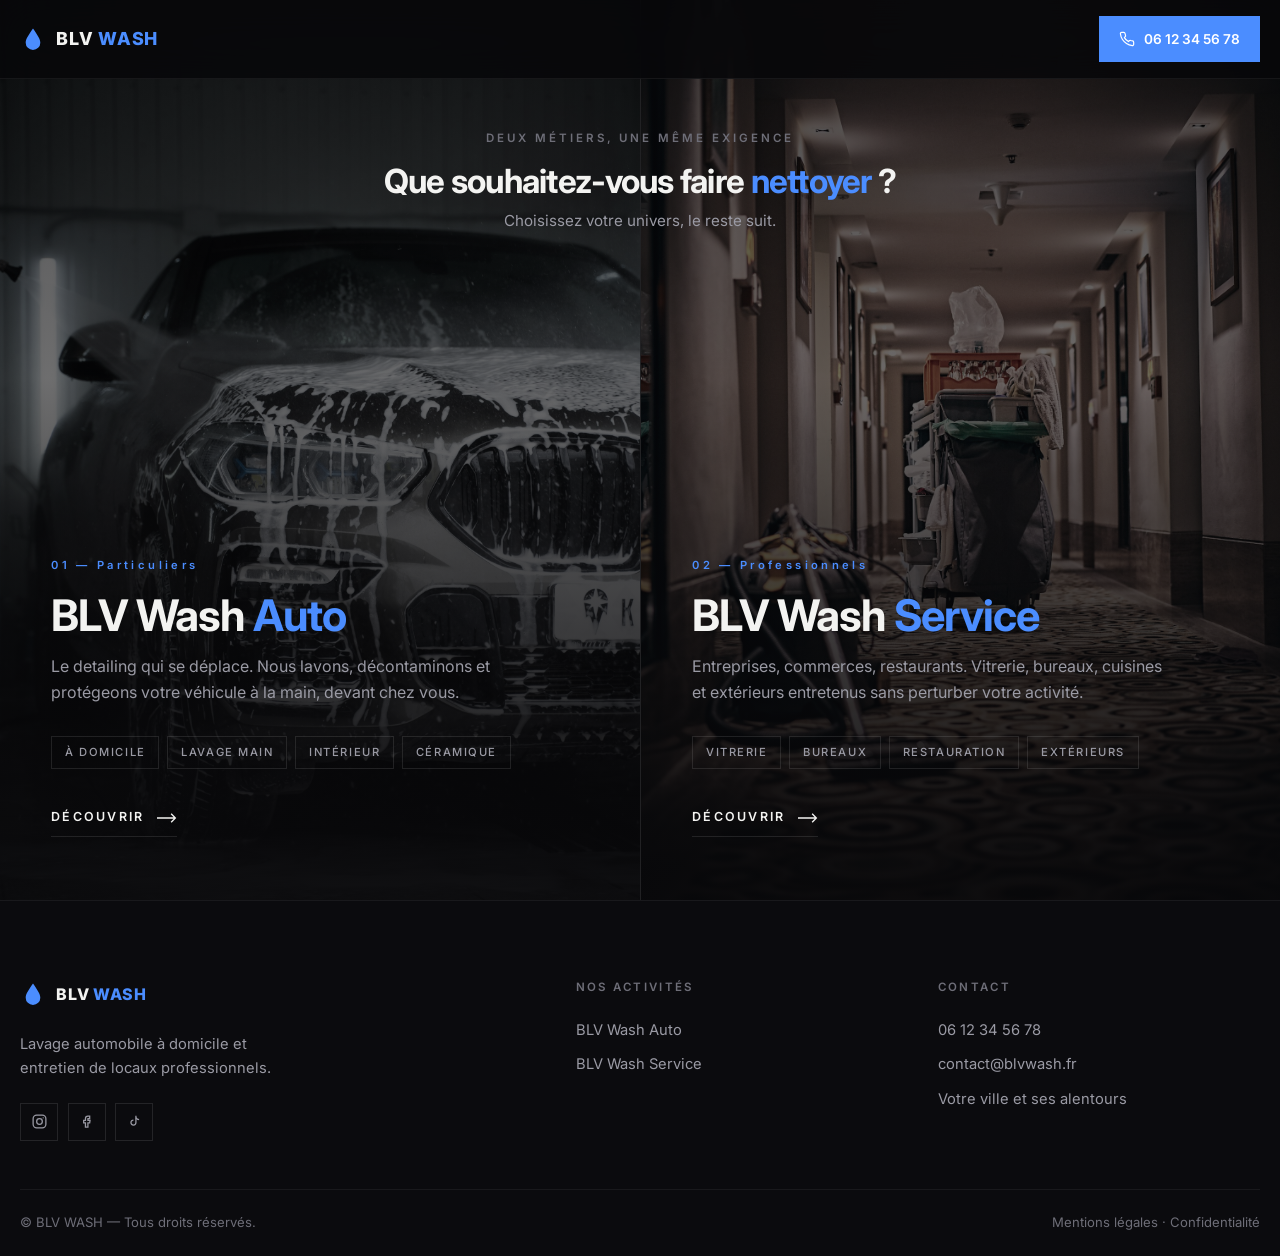
==== commit 67754cad: "Deux activites, trois pages, refonte sombre facon reyce Structure - index.html devient un accueil de" ====
--- a/index.html
+++ b/index.html
@@ -3,15 +3,15 @@
 <head>
   <meta charset="UTF-8">
   <meta name="viewport" content="width=device-width, initial-scale=1.0">
-  <meta name="theme-color" content="#ffffff">
-  <meta name="color-scheme" content="light">
-  <title>BLV WASH — Detailing automobile &amp; nettoyage extérieur premium</title>
-  <meta name="description" content="BLV WASH : detailing automobile haut de gamme et nettoyage extérieur premium — terrasses, façades, toitures. Un artisan passionné, un résultat d'exception. Contactez-nous.">
-  <meta property="og:title" content="BLV WASH — Detailing automobile &amp; nettoyage extérieur premium">
-  <meta property="og:description" content="Detailing automobile haut de gamme et nettoyage haute pression de terrasses, façades et toitures. Contactez-nous pour connaître nos prix.">
+  <meta name="theme-color" content="#08080a">
+  <meta name="color-scheme" content="dark">
+  <title>BLV WASH — Lavage automobile à domicile &amp; nettoyage professionnel</title>
+  <meta name="description" content="BLV WASH : deux métiers, une même exigence. BLV Wash Auto lave et protège votre véhicule chez vous. BLV Wash Service entretient les locaux des entreprises et de la restauration.">
+  <meta property="og:title" content="BLV WASH — Lavage automobile à domicile &amp; nettoyage professionnel">
+  <meta property="og:description" content="Deux métiers, une même exigence. Le detailing automobile à domicile et l'entretien de vos locaux professionnels.">
   <meta property="og:type" content="website">
-  <meta property="og:image" content="assets/img/hero.jpg">
-  <link rel="icon" href="data:image/svg+xml,<svg viewBox='0 0 64 64' xmlns='http://www.w3.org/2000/svg'><path d='M32 6C21 22 14 32 14 41a18 18 0 0 0 36 0c0-9-7-19-18-35z' fill='%232563eb'/></svg>">
+  <meta property="og:image" content="assets/img/split-auto.jpg">
+  <link rel="icon" href="data:image/svg+xml,%3Csvg xmlns='http://www.w3.org/2000/svg' viewBox='0 0 64 64'%3E%3Cpath d='M32 6C21 22 14 32 14 41a18 18 0 0 0 36 0c0-9-7-19-18-35z' fill='%234b8dff'/%3E%3C/svg%3E">
   <link rel="preconnect" href="https://fonts.googleapis.com">
   <link rel="preconnect" href="https://fonts.gstatic.com" crossorigin>
   <link href="https://fonts.googleapis.com/css2?family=Inter:wght@400;500;600;700;800&display=swap" rel="stylesheet">
@@ -19,274 +19,116 @@
 </head>
 <body>
 
-  <!-- Barre de progression de lecture -->
-  <div class="progress" aria-hidden="true"><span id="progress-bar"></span></div>
-
   <!-- ===== Header ===== -->
-  <header class="header" id="header">
+  <header class="header is-scrolled is-splash-fixed" id="header">
     <div class="container header__inner">
-      <a href="#accueil" class="logo" aria-label="BLV WASH — retour à l'accueil">
-        <span class="logo__icon" aria-hidden="true">
-          <svg viewBox="0 0 64 64" width="32" height="32" aria-hidden="true"><path d="M32 6C21 22 14 32 14 41a18 18 0 0 0 36 0c0-9-7-19-18-35z" fill="var(--accent)"/></svg>
-        </span>
+      <a href="index.html" class="logo" aria-label="BLV WASH — accueil">
+        <svg class="logo__mark" viewBox="0 0 64 64" aria-hidden="true"><path d="M32 6C21 22 14 32 14 41a18 18 0 0 0 36 0c0-9-7-19-18-35z" fill="var(--accent)"/></svg>
         <span class="logo__text">BLV <em>WASH</em></span>
       </a>
 
-      <nav class="nav" id="nav" aria-label="Navigation principale">
-        <a href="#accueil" class="nav__link is-active">Accueil</a>
-        <a href="#services" class="nav__link">Services</a>
-        <a href="#methode" class="nav__link">Méthode</a>
-        <a href="#galerie" class="nav__link">Galerie</a>
-        <a href="#contact" class="nav__link">Contact</a>
-      </nav>
-
       <div class="header__actions">
-        <!-- TODO : remplacer par le vrai numéro (ici et dans le footer). -->
         <a href="tel:+33612345678" class="header__phone">
-          <svg viewBox="0 0 24 24" fill="none" stroke="currentColor" stroke-width="1.9" stroke-linecap="round" stroke-linejoin="round" aria-hidden="true"><path d="M22 16.9v3a2 2 0 0 1-2.2 2 19.8 19.8 0 0 1-8.6-3.1 19.5 19.5 0 0 1-6-6A19.8 19.8 0 0 1 2.1 4.2 2 2 0 0 1 4.1 2h3a2 2 0 0 1 2 1.7c.1 1 .4 1.9.7 2.8a2 2 0 0 1-.5 2.1L8.1 9.9a16 16 0 0 0 6 6l1.3-1.3a2 2 0 0 1 2.1-.4c.9.3 1.8.6 2.8.7a2 2 0 0 1 1.7 2Z"/></svg>
+          <svg viewBox="0 0 24 24" fill="none" stroke="currentColor" stroke-width="1.8" stroke-linecap="round" stroke-linejoin="round" aria-hidden="true"><path d="M22 16.9v3a2 2 0 0 1-2.2 2 19.8 19.8 0 0 1-8.6-3.1 19.5 19.5 0 0 1-6-6A19.8 19.8 0 0 1 2.1 4.2 2 2 0 0 1 4.1 2h3a2 2 0 0 1 2 1.7c.1 1 .4 1.9.7 2.8a2 2 0 0 1-.5 2.1L8.1 9.9a16 16 0 0 0 6 6l1.3-1.3a2 2 0 0 1 2.1-.4c.9.3 1.8.6 2.8.7a2 2 0 0 1 1.7 2Z"/></svg>
           <span>06 12 34 56 78</span>
         </a>
-        <button class="burger" id="burger" aria-label="Ouvrir le menu" aria-expanded="false" aria-controls="nav">
-          <span></span><span></span><span></span>
-        </button>
       </div>
     </div>
   </header>
 
   <main>
+    <!-- ===== Le choix ===== -->
+    <div class="splash-head">
+      <span class="label label--plain">Deux métiers, une même exigence</span>
+      <h1>Que souhaitez-vous faire <span class="accent-word">nettoyer</span> ?</h1>
+      <p>Choisissez votre univers, le reste suit.</p>
+    </div>
 
-    <!-- ===== Hero ===== -->
-    <section class="hero" id="accueil">
-      <div class="hero__media" aria-hidden="true">
-        <img src="assets/img/hero.jpg" alt="" id="hero-img" fetchpriority="high">
-        <div class="hero__overlay"></div>
-      </div>
+    <div class="split">
+      <!-- Auto -->
+      <a class="split__half" href="auto.html" aria-label="BLV Wash Auto — lavage et detailing automobile à domicile">
+        <div class="split__media" aria-hidden="true">
+          <img src="assets/img/split-auto.jpg" alt="" fetchpriority="high">
+        </div>
+        <div class="split__body">
+          <span class="split__num">01 — Particuliers</span>
+          <h2 class="split__title">BLV Wash <em>Auto</em></h2>
+          <p class="split__text">
+            Le detailing qui se déplace. Nous lavons, décontaminons et protégeons
+            votre véhicule à la main, devant chez vous.
+          </p>
+          <ul class="split__tags">
+            <li>À domicile</li>
+            <li>Lavage main</li>
+            <li>Intérieur</li>
+            <li>Céramique</li>
+          </ul>
+          <span class="split__cta">
+            Découvrir
+            <svg viewBox="0 0 24 12" fill="none" stroke="currentColor" stroke-width="1.6" aria-hidden="true"><path d="M0 6h22M17 1l5 5-5 5"/></svg>
+          </span>
+        </div>
+      </a>
 
-      <div class="container hero__inner">
-        <div class="hero__content">
-          <span class="eyebrow eyebrow--accent reveal">Detailing &amp; nettoyage d'exception</span>
-          <h1 class="reveal delay-1">L'art de rendre <em class="accent-word">l'éclat</em> à ce qui compte pour vous.</h1>
-          <p class="hero__lead reveal delay-2">Detailing automobile et nettoyage extérieur, réalisés à la main, chez vous.</p>
-          <div class="hero__actions reveal delay-3">
-            <a href="#contact" class="btn btn--primary btn--lg">Me contacter</a>
-            <a href="tel:+33612345678" class="btn btn--outline btn--lg">06 12 34 56 78</a>
-          </div>
+      <!-- Service -->
+      <a class="split__half" href="service.html" aria-label="BLV Wash Service — nettoyage de locaux professionnels">
+        <div class="split__media" aria-hidden="true">
+          <img src="assets/img/split-service.jpg" alt="">
         </div>
-
+        <div class="split__body">
+          <span class="split__num">02 — Professionnels</span>
+          <h2 class="split__title">BLV Wash <em>Service</em></h2>
+          <p class="split__text">
+            Entreprises, commerces, restaurants. Vitrerie, bureaux, cuisines
+            et extérieurs entretenus sans perturber votre activité.
+          </p>
+          <ul class="split__tags">
+            <li>Vitrerie</li>
+            <li>Bureaux</li>
+            <li>Restauration</li>
+            <li>Extérieurs</li>
+          </ul>
+          <span class="split__cta">
+            Découvrir
+            <svg viewBox="0 0 24 12" fill="none" stroke="currentColor" stroke-width="1.6" aria-hidden="true"><path d="M0 6h22M17 1l5 5-5 5"/></svg>
+          </span>
         </div>
-
-      </div>
-    </section>
-
-    <!-- ===== Services ===== -->
-    <section class="section" id="services">
-      <div class="container">
-        <div class="section__head reveal">
-          <span class="eyebrow eyebrow--accent">Nos services</span>
-          <h2>Deux expertises, <em class="accent-word">un même niveau d'exigence</em></h2>
-        </div>
-
-        <div class="services__grid">
-          <!-- Auto -->
-          <article class="service-card reveal-left">
-            <div class="service-card__media">
-              <img src="assets/img/service-auto.jpg" alt="Detailing d'une voiture de sport noire, lavage à la main" loading="lazy">
-              <span class="service-card__tag">Automobile</span>
-            </div>
-            <div class="service-card__body">
-              <h3>Detailing automobile</h3>
-              <ul class="service-card__list">
-                <li>Lavage main, intérieur &amp; extérieur</li>
-                <li>Shampouinage sièges &amp; moquettes</li>
-                <li>Décontamination &amp; protection céramique</li>
-                <li>Rénovation optiques, plastiques &amp; cuirs</li>
-              </ul>
-              <a href="#contact" class="service-card__link">Me contacter pour les prix <span aria-hidden="true">→</span></a>
-            </div>
-          </article>
-
-          <!-- Extérieur -->
-          <article class="service-card reveal-right">
-            <div class="service-card__media">
-              <img src="assets/img/service-ext.jpg" alt="Professionnel en tenue nettoyant un sol au jet haute pression" loading="lazy">
-              <span class="service-card__tag">Extérieurs</span>
-            </div>
-            <div class="service-card__body">
-              <h3>Nettoyage extérieur</h3>
-              <ul class="service-card__list">
-                <li>Terrasses bois, pierre &amp; carrelage</li>
-                <li>Façades &amp; murs</li>
-                <li>Toitures : démoussage &amp; hydrofuge</li>
-                <li>Allées, cours &amp; pavés</li>
-              </ul>
-              <a href="#contact" class="service-card__link">Me contacter pour les prix <span aria-hidden="true">→</span></a>
-            </div>
-          </article>
-        </div>
-      </div>
-    </section>
-
-    <!-- ===== Méthode ===== -->
-    <section class="section section--alt" id="methode">
-      <div class="container">
-        <div class="section__head reveal">
-          <span class="eyebrow eyebrow--accent">Notre méthode</span>
-          <h2>Simple, rapide, <em class="accent-word">sans surprise</em></h2>
-        </div>
-        <ol class="steps">
-          <li class="step reveal"><span class="step__num">1</span><h3>Vous nous contactez</h3></li>
-          <li class="step reveal delay-1"><span class="step__num">2</span><h3>Nous convenons du prix</h3></li>
-          <li class="step reveal delay-2"><span class="step__num">3</span><h3>Nous intervenons</h3></li>
-          <li class="step reveal delay-3"><span class="step__num">4</span><h3>Vous validez le résultat</h3></li>
-        </ol>
-      </div>
-    </section>
-
-    <!-- ===== Galerie ===== -->
-    <section class="section" id="galerie">
-      <div class="container">
-        <div class="section__head reveal">
-          <span class="eyebrow eyebrow--accent">En images</span>
-          <h2>Le soin du détail, <em class="accent-word">en toutes circonstances</em></h2>
-        </div>
-        <div class="carousel-3d" id="galerie-carousel">
-          <div class="carousel-3d__viewport" id="carousel-viewport">
-            <div class="carousel-3d__cylinder" id="carousel-cylinder">
-              <figure class="carousel-3d__face"><div class="carousel-3d__card"><img src="assets/img/g1.jpg" alt="Lavage à la main d'une voiture de sport avec la méthode des deux seaux" loading="lazy"><figcaption>Lavage main deux seaux</figcaption></div></figure>
-              <figure class="carousel-3d__face"><div class="carousel-3d__card"><img src="assets/img/g2.jpg" alt="Séchage soigné d'un SUV noir en atelier" loading="lazy"><figcaption>Finitions en atelier</figcaption></div></figure>
-              <figure class="carousel-3d__face"><div class="carousel-3d__card"><img src="assets/img/g3.jpg" alt="Nettoyage d'un volant à la microfibre" loading="lazy"><figcaption>Detailing intérieur</figcaption></div></figure>
-              <figure class="carousel-3d__face"><div class="carousel-3d__card"><img src="assets/img/g6.jpg" alt="Voiture couverte de mousse active pendant le prélavage" loading="lazy"><figcaption>Prélavage mousse active</figcaption></div></figure>
-              <figure class="carousel-3d__face"><div class="carousel-3d__card"><img src="assets/img/g7.jpg" alt="Nettoyage haute pression d'une berline à domicile" loading="lazy"><figcaption>Haute pression à domicile</figcaption></div></figure>
-              <figure class="carousel-3d__face"><div class="carousel-3d__card"><img src="assets/img/g5.jpg" alt="Brossage d'une jante au pinceau de detailing" loading="lazy"><figcaption>Rénovation des jantes</figcaption></div></figure>
-              <figure class="carousel-3d__face"><div class="carousel-3d__card"><img src="assets/img/g4.jpg" alt="Nettoyage haute pression d'un escalier extérieur" loading="lazy"><figcaption>Haute pression extérieure</figcaption></div></figure>
-            </div>
-          </div>
-          <!-- Overlay zoom au clic -->
-          <div class="carousel-3d__overlay" id="carousel-overlay" role="dialog" aria-modal="true" aria-label="Image agrandie">
-            <button class="carousel-3d__close" id="carousel-close" aria-label="Fermer">×</button>
-            <img class="carousel-3d__zoom-img" id="carousel-zoom-img" src="" alt="">
-          </div>
-        </div>
-        <p class="carousel-3d__hint">Glissez pour faire tourner · Cliquez pour agrandir</p>
-      </div>
-    </section>
-
-    <!-- ===== CTA ===== -->
-    <section class="cta">
-      <div class="cta__media" aria-hidden="true">
-        <img src="assets/img/cta.jpg" alt="" loading="lazy">
-        <div class="cta__overlay"></div>
-      </div>
-      <div class="container cta__inner reveal">
-        <span class="eyebrow eyebrow--accent">Prêt à franchir le pas ?</span>
-        <h2>Offrez à votre véhicule et à vos extérieurs <em class="accent-word">l'éclat qu'ils méritent</em></h2>
-        <div class="cta__actions">
-          <a href="#contact" class="btn btn--primary btn--lg">Me contacter</a>
-          <a href="mailto:contact@blvwash.fr" class="btn btn--outline btn--lg">contact@blvwash.fr</a>
-        </div>
-      </div>
-    </section>
-
-    <!-- ===== Contact ===== -->
-    <section class="section section--alt" id="contact">
-      <div class="container">
-        <div class="section__head reveal">
-          <span class="eyebrow eyebrow--accent">Contact</span>
-          <h2>Parlons de <em class="accent-word">votre projet</em></h2>
-        </div>
-
-        <div class="contact">
-          <div class="contact__info reveal-left">
-            <div class="contact__item"><span class="contact__icon" aria-hidden="true"><svg viewBox="0 0 24 24" fill="none" stroke="currentColor" stroke-width="1.7" stroke-linecap="round" stroke-linejoin="round"><path d="M22 16.9v3a2 2 0 0 1-2.2 2 19.8 19.8 0 0 1-8.6-3.1 19.5 19.5 0 0 1-6-6A19.8 19.8 0 0 1 2.1 4.2 2 2 0 0 1 4.1 2h3a2 2 0 0 1 2 1.7c.1 1 .4 1.9.7 2.8a2 2 0 0 1-.5 2.1L8.1 9.9a16 16 0 0 0 6 6l1.3-1.3a2 2 0 0 1 2.1-.4c.9.3 1.8.6 2.8.7a2 2 0 0 1 1.7 2Z"/></svg></span><div><strong>Téléphone</strong><a href="tel:+33612345678">06 12 34 56 78</a></div></div>
-            <div class="contact__item"><span class="contact__icon" aria-hidden="true"><svg viewBox="0 0 24 24" fill="none" stroke="currentColor" stroke-width="1.7" stroke-linecap="round" stroke-linejoin="round"><rect x="2.5" y="4.5" width="19" height="15" rx="2"/><path d="m3 6 9 6.5L21 6"/></svg></span><div><strong>Email</strong><a href="mailto:contact@blvwash.fr">contact@blvwash.fr</a></div></div>
-            <div class="contact__item"><span class="contact__icon" aria-hidden="true"><svg viewBox="0 0 24 24" fill="none" stroke="currentColor" stroke-width="1.7" stroke-linecap="round" stroke-linejoin="round"><path d="M20 10.5c0 5.5-8 11-8 11s-8-5.5-8-11a8 8 0 0 1 16 0Z"/><circle cx="12" cy="10.5" r="3"/></svg></span><div><strong>Zone d'intervention</strong><span>Votre ville et ses alentours</span></div></div>
-            <div class="contact__item"><span class="contact__icon" aria-hidden="true"><svg viewBox="0 0 24 24" fill="none" stroke="currentColor" stroke-width="1.7" stroke-linecap="round" stroke-linejoin="round"><rect x="3" y="3" width="18" height="18" rx="5"/><circle cx="12" cy="12" r="4"/><circle cx="17.2" cy="6.8" r=".9" fill="currentColor" stroke="none"/></svg></span><div><strong>Réseaux sociaux</strong><a href="#" target="_blank" rel="noopener">Suivez nos réalisations</a></div></div>
-          </div>
-
-          <form class="form reveal-right" id="contact-form" novalidate>
-            <div class="form__row">
-              <div class="form__group">
-                <label for="f-name">Nom complet *</label>
-                <input type="text" id="f-name" name="name" required autocomplete="name" placeholder="Jean Dupont">
-              </div>
-              <div class="form__group">
-                <label for="f-phone">Téléphone *</label>
-                <input type="tel" id="f-phone" name="phone" required autocomplete="tel" placeholder="06 12 34 56 78">
-              </div>
-            </div>
-            <div class="form__row">
-              <div class="form__group">
-                <label for="f-email">Email</label>
-                <input type="email" id="f-email" name="email" autocomplete="email" placeholder="jean@exemple.fr">
-              </div>
-              <div class="form__group">
-                <label for="f-service">Prestation souhaitée *</label>
-                <select id="f-service" name="service" required>
-                  <option value="" disabled selected>Choisir une prestation…</option>
-                  <optgroup label="Automobile">
-                    <option>Lavage extérieur</option>
-                    <option>Lavage intérieur + extérieur</option>
-                    <option>Detailing complet</option>
-                  </optgroup>
-                  <optgroup label="Extérieurs">
-                    <option>Terrasse</option>
-                    <option>Allées / cour</option>
-                    <option>Façade</option>
-                    <option>Toiture</option>
-                  </optgroup>
-                  <option>Autre / plusieurs prestations</option>
-                </select>
-              </div>
-            </div>
-            <div class="form__group">
-              <label for="f-msg">Votre message *</label>
-              <textarea id="f-msg" name="message" rows="5" required placeholder="Décrivez votre besoin : type de véhicule ou surface approximative, état actuel, disponibilités…"></textarea>
-            </div>
-            <button type="submit" class="btn btn--primary btn--block">Envoyer mon message</button>
-            <p class="form__status" id="form-status" role="status" aria-live="polite"></p>
-            <p class="form__legal">Vos données ne sont jamais partagées.</p>
-          </form>
-        </div>
-      </div>
-    </section>
+      </a>
+    </div>
   </main>
 
   <!-- ===== Footer ===== -->
   <footer class="footer">
     <div class="container footer__grid">
       <div class="footer__brand">
-        <a href="#accueil" class="logo logo--footer">
-          <span class="logo__icon" aria-hidden="true"><svg viewBox="0 0 64 64" width="28" height="28" aria-hidden="true"><path d="M32 6C21 22 14 32 14 41a18 18 0 0 0 36 0c0-9-7-19-18-35z" fill="var(--accent)"/></svg></span>
+        <a href="index.html" class="logo logo--footer">
+          <svg class="logo__mark" viewBox="0 0 64 64" aria-hidden="true"><path d="M32 6C21 22 14 32 14 41a18 18 0 0 0 36 0c0-9-7-19-18-35z" fill="var(--accent)"/></svg>
           <span class="logo__text">BLV <em>WASH</em></span>
         </a>
-        <p>Detailing automobile &amp; nettoyage extérieur premium.</p>
+        <p>Lavage automobile à domicile et entretien de locaux professionnels.</p>
         <div class="footer__social">
-          <a href="#" aria-label="Instagram" title="Instagram"><svg viewBox="0 0 24 24" fill="none" stroke="currentColor" stroke-width="1.8"><rect x="3" y="3" width="18" height="18" rx="5"/><circle cx="12" cy="12" r="4"/><circle cx="17.2" cy="6.8" r=".9" fill="currentColor" stroke="none"/></svg></a>
-          <a href="#" aria-label="Facebook" title="Facebook"><svg viewBox="0 0 24 24" fill="none" stroke="currentColor" stroke-width="1.8"><path d="M14 8h2.5V4.5H14A3.5 3.5 0 0 0 10.5 8v2.5H8V14h2.5v6H14v-6h2.5l.5-3.5h-3V8.5A.5.5 0 0 1 14 8z"/></svg></a>
-          <a href="#" aria-label="TikTok" title="TikTok"><svg viewBox="0 0 24 24" fill="none" stroke="currentColor" stroke-width="1.8"><path d="M14 4v9.5a3.5 3.5 0 1 1-3.5-3.5"/><path d="M14 6.5c.8 1.6 2.3 2.8 4.5 3"/></svg></a>
+          <a href="#" aria-label="Instagram"><svg viewBox="0 0 24 24" fill="none" stroke="currentColor" stroke-width="1.8"><rect x="3" y="3" width="18" height="18" rx="5"/><circle cx="12" cy="12" r="4"/><circle cx="17.2" cy="6.8" r=".9" fill="currentColor" stroke="none"/></svg></a>
+          <a href="#" aria-label="Facebook"><svg viewBox="0 0 24 24" fill="none" stroke="currentColor" stroke-width="1.8"><path d="M14 8h2.5V4.5H14A3.5 3.5 0 0 0 10.5 8v2.5H8V14h2.5v6H14v-6h2.5l.5-3.5h-3V8.5A.5.5 0 0 1 14 8z"/></svg></a>
+          <a href="#" aria-label="TikTok"><svg viewBox="0 0 24 24" fill="none" stroke="currentColor" stroke-width="1.8"><path d="M14 4v9.5a3.5 3.5 0 1 1-3.5-3.5"/><path d="M14 6.5c.8 1.6 2.3 2.8 4.5 3"/></svg></a>
         </div>
       </div>
       <div class="footer__col">
-        <h4>Services</h4>
-        <a href="#services">Detailing automobile</a>
-        <a href="#services">Nettoyage terrasse</a>
-        <a href="#services">Façades &amp; toitures</a>
-        <a href="#methode">Méthode</a>
+        <h4>Nos activités</h4>
+        <a href="auto.html">BLV Wash Auto</a>
+        <a href="service.html">BLV Wash Service</a>
       </div>
       <div class="footer__col">
         <h4>Contact</h4>
         <a href="tel:+33612345678">06 12 34 56 78</a>
         <a href="mailto:contact@blvwash.fr">contact@blvwash.fr</a>
-        <a href="#contact">Formulaire</a>
+        <span>Votre ville et ses alentours</span>
       </div>
     </div>
     <div class="container footer__bottom">
       <p>© BLV WASH — Tous droits réservés.</p>
-      <p><a href="#">Mentions légales</a> · <a href="#">Politique de confidentialité</a></p>
+      <p><a href="#">Mentions légales</a> · <a href="#">Confidentialité</a></p>
     </div>
   </footer>
-
-  <a href="#accueil" class="backtop" id="backtop" aria-label="Retour en haut">↑</a>
 
   <script src="js/main.js"></script>
 </body>
--- a/css/style.css
+++ b/css/style.css
@@ -1,128 +1,99 @@
 /* ==========================================================================
-   BLV WASH — Feuille de style principale
-   Thème clair : fond blanc parcouru de nuages bleus, accents bleu franc.
+   BLV WASH — Feuille de style commune aux trois pages
+   Accueil (choix), BLV Wash Auto, BLV Wash Service.
+   Parti pris : sombre, photographique, formes carrées, beaucoup d'air.
    ========================================================================== */
 
 :root {
-  --accent: #2563eb;
-  --accent-strong: #1d4ed8;
-  --accent-soft: rgba(37, 99, 235, 0.08);
-  --accent-cyan: #22c7d9;
-  --on-accent: #ffffff;
-
-  --text: #0d1526;
-  --text-muted: #5b6880;
-
-  --bg: #ffffff;
-  --surface: #ffffff;
-  --surface-2: #f4f8ff;
-  --tint: rgba(232, 240, 255, 0.55);
-
-  --border: rgba(13, 21, 38, 0.12);
-  --border-soft: rgba(13, 21, 38, 0.07);
-
-  --radius: 0;
-  --radius-sm: 0;
-  --shadow: 0 22px 55px rgba(20, 45, 95, 0.13);
-  --shadow-sm: 0 6px 20px rgba(20, 45, 95, 0.07);
+  --ink-950: #08080a;
+  --ink-900: #0b0b0e;
+  --ink-850: #101013;
+  --ink-800: #151519;
+  --ink-700: #1d1d22;
+
+  --accent: #4b8dff;
+  --accent-strong: #2f6ae0;
+  --accent-soft: rgba(75, 141, 255, 0.12);
+
+  --text: #f3f3f1;
+  --text-muted: #9a9aa4;
+  --text-dim: #6e6e78;
+
+  --border: rgba(255, 255, 255, 0.10);
+  --border-soft: rgba(255, 255, 255, 0.06);
 
   --font: "Inter", system-ui, -apple-system, sans-serif;
-  --container: 1180px;
+  --container: 1240px;
   --ease: cubic-bezier(0.16, 1, 0.3, 1);
+  --header-h: 78px;
 }
 
 * { margin: 0; padding: 0; box-sizing: border-box; }
 
 html {
   scroll-behavior: smooth;
-  /* Le défilement doux JS pilote window.scrollTo ; on évite que le navigateur
-     ajoute sa propre interpolation par-dessus. */
   scroll-padding-top: 90px;
 }
 
 body {
   font-family: var(--font);
-  background: var(--bg);
+  background: var(--ink-950);
   color: var(--text);
   line-height: 1.65;
   -webkit-font-smoothing: antialiased;
   overflow-x: hidden;
 }
 
-/* Nuages bleus : fixes derrière tout le contenu, ils traversent la page.
-   z-index négatif = au-dessus du fond du body, sous le contenu. */
-body::before {
-  content: "";
-  position: fixed;
-  inset: 0;
-  z-index: -1;
-  pointer-events: none;
-  background:
-    radial-gradient(920px 640px at 10% -8%, rgba(37, 99, 235, 0.20), transparent 62%),
-    radial-gradient(780px 580px at 92% 8%, rgba(34, 199, 217, 0.14), transparent 60%),
-    radial-gradient(880px 620px at 78% 62%, rgba(37, 99, 235, 0.13), transparent 62%),
-    radial-gradient(1020px 700px at 22% 108%, rgba(37, 99, 235, 0.16), transparent 62%),
-    #ffffff;
-}
-
 img, svg { max-width: 100%; display: block; }
-
 a { color: inherit; text-decoration: none; }
 
 h1, h2, h3, h4 {
-  font-family: var(--font);
-  line-height: 1.12;
   font-weight: 700;
-  letter-spacing: -0.015em;
-}
+  line-height: 1.08;
+  letter-spacing: -0.022em;
+}
+
+::selection { background: var(--accent); color: #fff; }
 
 .container {
   width: min(100% - 2.5rem, var(--container));
   margin-inline: auto;
 }
 
-.container--narrow { max-width: 820px; }
-
-/* Le mot mis en avant dans les titres — la couleur suffit */
-.accent-word { color: var(--accent); font-style: normal; }
-
-.eyebrow {
-  display: inline-block;
-  font-weight: 600;
-  font-size: 0.82rem;
+/* Petit libellé en capitales, présent partout */
+.label {
+  display: inline-flex;
+  align-items: center;
+  gap: 0.7rem;
+  font-size: 0.72rem;
+  font-weight: 600;
   text-transform: uppercase;
-  letter-spacing: 0.22em;
-  margin-bottom: 0.9rem;
-  color: var(--accent);
-}
-.eyebrow--accent {
-  color: var(--accent);
-  position: relative;
-  padding-left: 2.6rem;
-}
-.eyebrow--accent::before {
+  letter-spacing: 0.26em;
+  color: var(--text-dim);
+}
+.label::before {
   content: "";
-  position: absolute;
-  left: 0;
-  top: 50%;
-  width: 2rem;
+  width: 1.8rem;
   height: 1px;
-  background: linear-gradient(90deg, var(--accent), transparent);
-}
+  background: var(--accent);
+}
+.label--plain::before { display: none; }
+.label--accent { color: var(--accent); }
+
+.accent-word { color: var(--accent); }
 
 /* ===== Barre de progression ===== */
 .progress {
   position: fixed;
   inset: 0 0 auto 0;
-  height: 3px;
+  height: 2px;
   z-index: 120;
-  background: transparent;
 }
 .progress span {
   display: block;
   height: 100%;
   width: 0;
-  background: linear-gradient(90deg, var(--accent), var(--accent-cyan));
+  background: var(--accent);
   transition: width 0.1s linear;
 }
 
@@ -131,52 +102,34 @@
   display: inline-flex;
   align-items: center;
   justify-content: center;
-  gap: 0.6rem;
-  padding: 1rem 2rem;
-  border-radius: 0;
-  font-weight: 600;
-  font-size: 0.82rem;
+  gap: 0.7rem;
+  padding: 1.05rem 2.1rem;
+  font-weight: 600;
+  font-size: 0.78rem;
   text-transform: uppercase;
-  letter-spacing: 0.16em;
+  letter-spacing: 0.18em;
   border: 1px solid transparent;
   cursor: pointer;
+  white-space: nowrap;
   transition:
-    background 0.35s var(--ease),
-    color 0.35s var(--ease),
-    border-color 0.35s var(--ease),
-    box-shadow 0.35s var(--ease),
-    transform 0.35s var(--ease);
-}
-
-.btn--primary {
-  background: var(--accent);
-  border-color: var(--accent);
-  color: var(--on-accent);
-  box-shadow: 0 10px 26px rgba(37, 99, 235, 0.24);
-}
-.btn--primary:hover {
-  background: var(--accent-strong);
-  border-color: var(--accent-strong);
-  transform: translateY(-2px);
-  box-shadow: 0 16px 34px rgba(37, 99, 235, 0.3);
-}
-
-.btn--outline {
-  border-color: var(--border);
-  color: var(--text);
-  background: rgba(255, 255, 255, 0.7);
-  backdrop-filter: blur(6px);
-  -webkit-backdrop-filter: blur(6px);
-}
-.btn--outline:hover {
-  border-color: var(--accent);
-  color: var(--accent);
-  transform: translateY(-2px);
-  box-shadow: var(--shadow-sm);
-}
-
-.btn--sm { padding: 0.7rem 1.4rem; font-size: 0.75rem; }
-.btn--lg { padding: 1.15rem 2.4rem; font-size: 0.86rem; }
+    background 0.4s var(--ease),
+    color 0.4s var(--ease),
+    border-color 0.4s var(--ease),
+    transform 0.4s var(--ease);
+}
+.btn__arrow { transition: transform 0.4s var(--ease); }
+.btn:hover .btn__arrow { transform: translateX(5px); }
+
+.btn--primary { background: var(--accent); border-color: var(--accent); color: #fff; }
+.btn--primary:hover { background: var(--accent-strong); border-color: var(--accent-strong); transform: translateY(-2px); }
+
+.btn--light { background: var(--text); border-color: var(--text); color: var(--ink-950); }
+.btn--light:hover { background: transparent; color: var(--text); transform: translateY(-2px); }
+
+.btn--outline { border-color: var(--border); color: var(--text); }
+.btn--outline:hover { border-color: var(--text); transform: translateY(-2px); }
+
+.btn--sm { padding: 0.72rem 1.35rem; font-size: 0.7rem; }
 .btn--block { width: 100%; }
 
 /* ===== Header ===== */
@@ -184,14 +137,13 @@
   position: fixed;
   inset: 0 0 auto 0;
   z-index: 100;
-  background: transparent;
   border-bottom: 1px solid transparent;
-  transition: background 0.4s var(--ease), border-color 0.4s var(--ease);
+  transition: background 0.5s var(--ease), border-color 0.5s var(--ease);
 }
 .header.is-scrolled {
-  background: rgba(255, 255, 255, 0.82);
-  backdrop-filter: blur(16px);
-  -webkit-backdrop-filter: blur(16px);
+  background: rgba(8, 8, 10, 0.86);
+  backdrop-filter: blur(18px);
+  -webkit-backdrop-filter: blur(18px);
   border-bottom-color: var(--border-soft);
 }
 
@@ -200,66 +152,74 @@
   align-items: center;
   justify-content: space-between;
   gap: 1.5rem;
-  height: 78px;
-}
-
-.logo {
-  display: inline-flex;
-  align-items: center;
-  gap: 0.6rem;
+  height: var(--header-h);
+}
+
+.logo { display: inline-flex; align-items: center; gap: 0.65rem; }
+.logo__mark { width: 26px; height: 26px; flex-shrink: 0; }
+.logo__text {
   font-weight: 800;
-  font-size: 1.3rem;
-  letter-spacing: 0.02em;
+  font-size: 1.12rem;
+  letter-spacing: 0.04em;
+  line-height: 1;
 }
 .logo__text em { font-style: normal; color: var(--accent); }
-.logo__icon { display: grid; place-items: center; }
-.logo__icon img { width: 38px; height: 38px; object-fit: contain; }
-.logo--footer .logo__icon img { width: 34px; height: 34px; }
-
-.nav { display: flex; align-items: center; gap: 1.6rem; }
-
+/* Nom de la branche, sous le logo */
+.logo__branch {
+  display: block;
+  font-size: 0.6rem;
+  font-weight: 600;
+  letter-spacing: 0.3em;
+  color: var(--text-dim);
+  margin-top: 0.28rem;
+}
+.logo--footer .logo__text { font-size: 1rem; }
+
+.nav { display: flex; align-items: center; gap: 1.9rem; }
 .nav__link {
-  font-size: 0.95rem;
+  position: relative;
+  font-size: 0.83rem;
   font-weight: 500;
+  letter-spacing: 0.06em;
   color: var(--text-muted);
-  transition: color 0.3s var(--ease);
-  position: relative;
+  transition: color 0.35s var(--ease);
+}
+/* Numérotation discrète, comme l'index d'un sommaire */
+.nav__link::before {
+  content: attr(data-num);
+  margin-right: 0.5rem;
+  font-size: 0.62rem;
+  color: var(--text-dim);
+  letter-spacing: 0.1em;
 }
 .nav__link::after {
   content: "";
   position: absolute;
   left: 0; right: 100%;
-  bottom: -6px;
-  height: 2px;
-  background: linear-gradient(90deg, var(--accent), var(--accent-cyan));
+  bottom: -7px;
+  height: 1px;
+  background: var(--accent);
   transition: right 0.5s var(--ease);
 }
 .nav__link:hover, .nav__link.is-active { color: var(--text); }
 .nav__link:hover::after, .nav__link.is-active::after { right: 0; }
 
-.header__actions { display: flex; align-items: center; gap: 0.9rem; }
-
-/* Numéro cliquable, visible en permanence — y compris menu fermé sur mobile */
+.header__actions { display: flex; align-items: center; gap: 0.8rem; }
+
 .header__phone {
   display: inline-flex;
   align-items: center;
   gap: 0.55rem;
-  padding: 0.7rem 1.2rem;
+  padding: 0.72rem 1.25rem;
   background: var(--accent);
-  color: var(--on-accent);
-  font-weight: 600;
-  font-size: 0.9rem;
-  letter-spacing: 0.02em;
+  color: #fff;
+  font-weight: 600;
+  font-size: 0.85rem;
   white-space: nowrap;
-  box-shadow: 0 8px 22px rgba(37, 99, 235, 0.24);
-  transition: background 0.35s var(--ease), transform 0.35s var(--ease), box-shadow 0.35s var(--ease);
-}
-.header__phone svg { width: 17px; height: 17px; }
-.header__phone:hover {
-  background: var(--accent-strong);
-  transform: translateY(-2px);
-  box-shadow: 0 14px 30px rgba(37, 99, 235, 0.3);
-}
+  transition: background 0.35s var(--ease), transform 0.35s var(--ease);
+}
+.header__phone svg { width: 16px; height: 16px; }
+.header__phone:hover { background: var(--accent-strong); transform: translateY(-2px); }
 
 .burger {
   display: none;
@@ -273,515 +233,633 @@
 .burger span {
   width: 24px; height: 2px;
   background: var(--text);
-  transition: transform 0.35s var(--ease), opacity 0.25s ease;
+  transition: transform 0.4s var(--ease), opacity 0.25s ease;
 }
 .burger.is-open span:nth-child(1) { transform: translateY(7px) rotate(45deg); }
 .burger.is-open span:nth-child(2) { opacity: 0; }
 .burger.is-open span:nth-child(3) { transform: translateY(-7px) rotate(-45deg); }
 
-/* ===== Hero ===== */
-.hero {
-  position: relative;
+/* ==========================================================================
+   Accueil — l'écran coupé en deux
+   ========================================================================== */
+.split {
+  display: flex;
   min-height: 100vh;
   min-height: 100svh;
-  display: flex;
-  align-items: center;
+}
+
+.split__half {
+  position: relative;
+  flex: 1 1 50%;
+  display: flex;
+  align-items: flex-end;
   overflow: hidden;
-}
-
-.hero__media {
+  isolation: isolate;
+  /* flex-basis animé : la moitié survolée gagne de la place */
+  transition: flex-grow 0.9s var(--ease), flex-basis 0.9s var(--ease);
+}
+.split__media { position: absolute; inset: 0; z-index: -2; }
+.split__media img {
+  width: 100%; height: 100%;
+  object-fit: cover;
+  transform: scale(1.06);
+  transition: transform 1.4s var(--ease), filter 0.9s var(--ease);
+  filter: grayscale(0.45) brightness(0.62);
+}
+.split__half::after {
+  content: "";
   position: absolute;
   inset: 0;
-  z-index: 0;
-}
+  z-index: -1;
+  background: linear-gradient(0deg, rgba(8, 8, 10, 0.94) 4%, rgba(8, 8, 10, 0.32) 58%, rgba(8, 8, 10, 0.55) 100%);
+  transition: background 0.9s var(--ease);
+}
+.split__half:hover .split__media img,
+.split__half:focus-within .split__media img {
+  transform: scale(1);
+  filter: grayscale(0) brightness(0.78);
+}
+.split__half:hover::after,
+.split__half:focus-within::after {
+  background: linear-gradient(0deg, rgba(8, 8, 10, 0.9) 2%, rgba(8, 8, 10, 0.2) 62%, rgba(8, 8, 10, 0.42) 100%);
+}
+
+/* Le filet central : une seule ligne entre les deux moitiés */
+.split__half + .split__half { border-left: 1px solid var(--border); }
+
+.split__body {
+  position: relative;
+  width: 100%;
+  padding: 3.5rem clamp(1.6rem, 4vw, 4rem) clamp(3rem, 7vh, 5rem);
+}
+.split__num {
+  font-size: 0.7rem;
+  font-weight: 600;
+  letter-spacing: 0.3em;
+  color: var(--accent);
+  display: block;
+  margin-bottom: 1.1rem;
+}
+.split__title {
+  font-size: clamp(1.9rem, 3.4vw, 3rem);
+  margin-bottom: 0.85rem;
+}
+.split__title em { font-style: normal; color: var(--accent); }
+.split__text {
+  color: var(--text-muted);
+  max-width: 30rem;
+  margin-bottom: 1.9rem;
+  font-size: 1rem;
+}
+.split__tags {
+  list-style: none;
+  display: flex;
+  flex-wrap: wrap;
+  gap: 0.5rem;
+  margin-bottom: 2.1rem;
+}
+.split__tags li {
+  font-size: 0.7rem;
+  font-weight: 500;
+  letter-spacing: 0.14em;
+  text-transform: uppercase;
+  color: var(--text-muted);
+  border: 1px solid var(--border);
+  padding: 0.38rem 0.8rem;
+}
+.split__cta {
+  display: inline-flex;
+  align-items: center;
+  gap: 0.8rem;
+  font-size: 0.78rem;
+  font-weight: 600;
+  text-transform: uppercase;
+  letter-spacing: 0.18em;
+  padding-bottom: 0.5rem;
+  border-bottom: 1px solid var(--border);
+  transition: border-color 0.45s var(--ease), gap 0.45s var(--ease), color 0.45s var(--ease);
+}
+.split__cta svg { width: 20px; height: 10px; }
+.split__half:hover .split__cta { border-color: var(--accent); color: var(--accent); gap: 1.3rem; }
+
+/* Bandeau de l'accueil, sous le choix */
+.splash-head {
+  position: absolute;
+  top: var(--header-h);
+  left: 0; right: 0;
+  z-index: 5;
+  text-align: center;
+  padding: clamp(2rem, 5vh, 3.4rem) 1.5rem 0;
+  pointer-events: none;
+}
+.splash-head h1 {
+  font-size: clamp(1.4rem, 2.6vw, 2.1rem);
+  margin: 0.9rem 0 0.5rem;
+}
+.splash-head p {
+  color: var(--text-muted);
+  font-size: 0.95rem;
+  max-width: 34rem;
+  margin-inline: auto;
+}
+
+/* ==========================================================================
+   Hero des pages de branche
+   ========================================================================== */
+.hero {
+  position: relative;
+  min-height: 100vh;
+  min-height: 100svh;
+  display: flex;
+  align-items: flex-end;
+  overflow: hidden;
+}
+.hero__media { position: absolute; inset: 0; }
 .hero__media img {
-  width: 100%;
-  height: 115%;
+  width: 100%; height: 114%;
   object-fit: cover;
-  object-position: center;
   will-change: transform;
 }
-/* Voile blanc : la photo se fond dans le fond clair, le texte reste sombre. */
-.hero__overlay {
+.hero__media::after {
+  content: "";
   position: absolute;
   inset: 0;
   background:
-    linear-gradient(100deg,
-      rgba(255, 255, 255, 0.97) 0%,
-      rgba(255, 255, 255, 0.93) 32%,
-      rgba(255, 255, 255, 0.62) 62%,
-      rgba(255, 255, 255, 0.35) 100%),
-    linear-gradient(0deg, #ffffff 0%, rgba(255, 255, 255, 0) 34%),
-    radial-gradient(800px 520px at 18% 30%, rgba(37, 99, 235, 0.16), transparent 65%);
-}
-
+    linear-gradient(0deg, var(--ink-950) 3%, rgba(8, 8, 10, 0.45) 48%, rgba(8, 8, 10, 0.72) 100%),
+    linear-gradient(96deg, rgba(8, 8, 10, 0.82) 0%, rgba(8, 8, 10, 0.28) 62%, transparent 100%);
+}
 .hero__inner {
   position: relative;
   z-index: 1;
-  display: flex;
-  align-items: center;
-  padding-top: 100px;
   width: min(100% - 2.5rem, var(--container));
   margin-inline: auto;
-}
-
-.hero__content { max-width: 660px; }
-
+  padding-bottom: clamp(4rem, 11vh, 7.5rem);
+  padding-top: calc(var(--header-h) + 3rem);
+}
+.hero__content { max-width: 46rem; }
 .hero h1 {
-  font-size: clamp(2.4rem, 5.2vw, 3.9rem);
+  font-size: clamp(2.5rem, 6.4vw, 5rem);
   font-weight: 800;
-  margin-bottom: 1.3rem;
-}
-
+  margin: 1.4rem 0 1.5rem;
+}
 .hero__lead {
   color: var(--text-muted);
-  font-size: 1.1rem;
-  max-width: 560px;
-  margin-bottom: 2.2rem;
-}
-
-.hero__actions { display: flex; flex-wrap: wrap; gap: 1rem; }
-
-/* ===== Sections ===== */
-.section { padding: 110px 0; position: relative; }
-.section--alt { background: var(--tint); }
-
-/* En-têtes de section éditoriaux : libellé à gauche, titre à droite */
+  font-size: clamp(1rem, 1.35vw, 1.16rem);
+  max-width: 34rem;
+  margin-bottom: 2.4rem;
+}
+.hero__actions { display: flex; flex-wrap: wrap; gap: 0.9rem; }
+
+/* Indicateur de défilement */
+.scrollcue {
+  position: absolute;
+  right: max(1.6rem, calc((100vw - var(--container)) / 2));
+  bottom: clamp(4rem, 11vh, 7.5rem);
+  z-index: 1;
+  display: flex;
+  align-items: center;
+  gap: 0.8rem;
+  font-size: 0.66rem;
+  font-weight: 600;
+  letter-spacing: 0.28em;
+  text-transform: uppercase;
+  color: var(--text-dim);
+}
+.scrollcue__line {
+  width: 1px; height: 56px;
+  background: var(--border);
+  position: relative;
+  overflow: hidden;
+}
+.scrollcue__line::after {
+  content: "";
+  position: absolute;
+  inset: 0 0 auto 0;
+  height: 45%;
+  background: var(--accent);
+  animation: cue 2.4s var(--ease) infinite;
+}
+@keyframes cue {
+  0%   { transform: translateY(-100%); }
+  60%  { transform: translateY(230%); }
+  100% { transform: translateY(230%); }
+}
+
+/* ==========================================================================
+   Sections
+   ========================================================================== */
+.section { padding: clamp(70px, 11vw, 140px) 0; position: relative; }
+.section--alt { background: var(--ink-900); }
+.section--tight { padding-block: clamp(56px, 8vw, 100px); }
+
 .section__head {
   display: grid;
-  grid-template-columns: 230px 1fr;
-  grid-template-rows: auto auto;
-  column-gap: 3.5rem;
-  row-gap: 0.7rem;
-  align-items: baseline;
-  margin: 0 0 3.8rem;
-  padding-top: 2.4rem;
+  grid-template-columns: 250px 1fr;
+  column-gap: 4rem;
+  row-gap: 1rem;
+  align-items: start;
+  margin-bottom: clamp(2.8rem, 5vw, 4.6rem);
+  padding-top: 2.2rem;
   border-top: 1px solid var(--border-soft);
-  text-align: left;
-}
-.section__head .eyebrow { grid-column: 1; grid-row: 1; margin: 0; }
-.section__head .eyebrow--accent { padding-left: 0; }
-.section__head .eyebrow--accent::before { display: none; }
-.section__head h2 { grid-column: 2; grid-row: 1; font-size: clamp(1.9rem, 3.8vw, 2.7rem); }
-.section__head p { grid-column: 2; grid-row: 2; color: var(--text-muted); max-width: 580px; }
-
-/* ===== Services (cartes photo) ===== */
-.services__grid {
+}
+.section__head h2 {
+  font-size: clamp(1.8rem, 3.6vw, 2.9rem);
+  max-width: 22ch;
+}
+.section__head p {
+  grid-column: 2;
+  color: var(--text-muted);
+  max-width: 52ch;
+}
+
+/* Grande phrase d'accroche */
+.statement { max-width: 60rem; }
+.statement p {
+  font-size: clamp(1.35rem, 2.9vw, 2.15rem);
+  line-height: 1.3;
+  font-weight: 500;
+  letter-spacing: -0.018em;
+  margin-top: 1.6rem;
+}
+.statement strong { font-weight: 700; color: var(--text); }
+.statement .muted { color: var(--text-dim); font-weight: 400; }
+
+/* Trois arguments en ligne */
+.pillars {
   display: grid;
-  grid-template-columns: repeat(2, 1fr);
-  gap: 2rem;
-}
-
-.service-card {
-  background: var(--surface);
+  grid-template-columns: repeat(3, 1fr);
+  gap: 1px;
+  background: var(--border-soft);
+  border: 1px solid var(--border-soft);
+  margin-top: clamp(3rem, 6vw, 5rem);
+}
+.pillar {
+  background: var(--ink-950);
+  padding: clamp(1.8rem, 3vw, 2.6rem);
+}
+.section--alt .pillar { background: var(--ink-900); }
+.pillar__num {
+  font-size: 0.68rem;
+  font-weight: 600;
+  letter-spacing: 0.26em;
+  color: var(--accent);
+}
+.pillar h3 { font-size: 1.18rem; margin: 1.1rem 0 0.6rem; }
+.pillar p { color: var(--text-muted); font-size: 0.94rem; }
+
+/* ===== Cartes de prestation ===== */
+.cards {
+  display: grid;
+  grid-template-columns: repeat(auto-fit, minmax(290px, 1fr));
+  gap: 1.5rem;
+}
+.card {
+  position: relative;
+  display: flex;
+  flex-direction: column;
+  background: var(--ink-850);
   border: 1px solid var(--border-soft);
   overflow: hidden;
-  box-shadow: var(--shadow-sm);
-  transition: transform 0.6s var(--ease), box-shadow 0.6s var(--ease), border-color 0.4s ease;
-}
-.service-card:hover {
-  transform: translateY(-10px);
-  border-color: rgba(37, 99, 235, 0.28);
-  box-shadow: var(--shadow);
-}
-
-.service-card__media {
-  position: relative;
-  aspect-ratio: 16 / 9;
+  transition: transform 0.7s var(--ease), border-color 0.5s var(--ease);
+}
+.card:hover { transform: translateY(-8px); border-color: var(--border); }
+
+.card__media {
+  position: relative;
+  aspect-ratio: 4 / 3;
   overflow: hidden;
 }
-.service-card__media img {
-  width: 100%;
-  height: 100%;
+.card__media img {
+  width: 100%; height: 100%;
   object-fit: cover;
-  transition: transform 0.9s var(--ease);
-}
-.service-card:hover .service-card__media img { transform: scale(1.06); }
-.service-card__tag {
-  position: absolute;
-  bottom: 14px;
-  left: 18px;
+  filter: grayscale(0.3) brightness(0.8);
+  transition: transform 1s var(--ease), filter 0.7s var(--ease);
+}
+.card:hover .card__media img { transform: scale(1.07); filter: grayscale(0) brightness(0.92); }
+.card__media::after {
+  content: "";
+  position: absolute;
+  inset: 0;
+  background: linear-gradient(0deg, var(--ink-850) 2%, transparent 55%);
+}
+.card__num {
+  position: absolute;
+  top: 1.1rem; left: 1.3rem;
   z-index: 2;
-  font-weight: 600;
-  font-size: 0.78rem;
+  font-size: 0.68rem;
+  font-weight: 600;
+  letter-spacing: 0.24em;
+  color: var(--text);
+  mix-blend-mode: difference;
+}
+
+.card__body { padding: 0 1.6rem 1.9rem; flex: 1; display: flex; flex-direction: column; }
+.card__body h3 { font-size: 1.3rem; margin-bottom: 0.8rem; }
+.card__list { list-style: none; margin-bottom: 1.5rem; flex: 1; }
+.card__list li {
+  position: relative;
+  padding: 0.42rem 0 0.42rem 1.4rem;
+  font-size: 0.92rem;
+  color: var(--text-muted);
+  border-bottom: 1px solid var(--border-soft);
+}
+.card__list li:last-child { border-bottom: 0; }
+.card__list li::before {
+  content: "";
+  position: absolute;
+  left: 0; top: 1.05em;
+  width: 6px; height: 1px;
+  background: var(--accent);
+}
+.card__link {
+  display: inline-flex;
+  align-items: center;
+  gap: 0.6rem;
+  font-size: 0.74rem;
+  font-weight: 600;
   text-transform: uppercase;
   letter-spacing: 0.18em;
   color: var(--accent);
-  background: rgba(255, 255, 255, 0.92);
-  border: 1px solid rgba(37, 99, 235, 0.2);
-  padding: 0.35rem 0.9rem;
-  backdrop-filter: blur(6px);
-  -webkit-backdrop-filter: blur(6px);
-}
-
-.service-card__body { padding: 1.9rem 2.1rem 2.1rem; }
-.service-card__body h3 { font-size: 1.4rem; margin-bottom: 0.6rem; }
-
-.service-card__list { list-style: none; margin-bottom: 1.4rem; }
-.service-card__list li {
-  padding: 0.45rem 0 0.45rem 1.7rem;
-  position: relative;
-  font-size: 0.95rem;
-  color: var(--text-muted);
+}
+.card__link svg { width: 18px; height: 9px; transition: transform 0.4s var(--ease); }
+.card:hover .card__link svg { transform: translateX(5px); }
+
+/* ===== Secteurs (liste éditoriale numérotée) ===== */
+.sectors { border-top: 1px solid var(--border-soft); }
+.sector {
+  display: grid;
+  grid-template-columns: 5rem 1fr auto;
+  align-items: center;
+  gap: 1.5rem;
+  padding: 1.7rem 0.4rem;
   border-bottom: 1px solid var(--border-soft);
-}
-.service-card__list li:last-child { border-bottom: 0; }
-.service-card__list li::before {
-  content: "✓";
-  position: absolute;
-  left: 0;
-  color: var(--accent);
-  font-weight: 700;
-}
-
-.service-card__link {
-  color: var(--accent);
-  font-weight: 600;
-  font-size: 0.95rem;
-}
-.service-card__link span { transition: transform 0.35s var(--ease); display: inline-block; }
-.service-card__link:hover span { transform: translateX(5px); }
-
-/* ===== Méthode / Steps ===== */
-.steps {
-  list-style: none;
-  display: grid;
-  grid-template-columns: repeat(4, 1fr);
-  gap: 1.6rem;
-}
-.step {
-  display: flex;
-  align-items: center;
-  gap: 1.1rem;
-  background: var(--surface);
-  border: 1px solid var(--border-soft);
-  padding: 1.5rem 1.6rem;
-  box-shadow: var(--shadow-sm);
-  transition: transform 0.5s var(--ease), box-shadow 0.5s var(--ease), border-color 0.35s ease;
-}
-.step:hover {
-  transform: translateY(-6px);
-  border-color: rgba(37, 99, 235, 0.28);
-  box-shadow: var(--shadow);
-}
-.step__num {
-  display: grid; place-items: center;
-  flex-shrink: 0;
-  width: 40px; height: 40px;
-  background: var(--accent-soft);
-  border: 1px solid rgba(37, 99, 235, 0.25);
-  color: var(--accent);
-  font-weight: 700;
-  font-size: 1rem;
-}
-.step h3 { font-size: 1.02rem; }
-
-/* ===== Galerie — carousel 3D cylindrique ===== */
-.carousel-3d {
-  position: relative;
-  height: 500px;
+  transition: padding-inline 0.6s var(--ease), background 0.5s var(--ease);
+}
+.sector:hover { padding-inline: 1.4rem 0.4rem; background: var(--ink-850); }
+.sector__num { font-size: 0.72rem; font-weight: 600; letter-spacing: 0.22em; color: var(--text-dim); }
+.sector h3 { font-size: clamp(1.1rem, 2vw, 1.5rem); }
+.sector p { color: var(--text-muted); font-size: 0.92rem; margin-top: 0.3rem; }
+.sector__mark { color: var(--text-dim); transition: color 0.4s var(--ease), transform 0.5s var(--ease); }
+.sector:hover .sector__mark { color: var(--accent); transform: translateX(5px); }
+
+/* ==========================================================================
+   Piste horizontale : protocole et galerie se glissent à la souris
+   ========================================================================== */
+.drag { position: relative; }
+.drag__viewport {
   overflow: hidden;
-}
-.carousel-3d__viewport {
-  position: relative;
-  width: 100%;
-  height: 100%;
-  perspective: 1500px;
-  perspective-origin: 50% 50%;
-  display: flex;
-  align-items: center;
-  justify-content: center;
   cursor: grab;
+  /* Le glisser-déposer natif d'image avalerait les mousemove. */
   user-select: none;
   -webkit-user-select: none;
 }
-.carousel-3d__viewport:active { cursor: grabbing; }
-.carousel-3d__cylinder {
-  position: relative;
-  height: 100%;
-  transform-style: preserve-3d;
+.drag__viewport.is-dragging { cursor: grabbing; }
+.drag__track {
+  display: flex;
+  gap: 1.4rem;
+  width: max-content;
   will-change: transform;
 }
-.carousel-3d__face {
-  position: absolute;
-  height: 78%;
-  top: 11%;
-  left: 50%;
+.drag__track img { -webkit-user-drag: none; pointer-events: none; }
+
+.drag__hint {
+  display: flex;
+  align-items: center;
+  gap: 0.8rem;
+  margin-top: 1.8rem;
+  font-size: 0.68rem;
+  font-weight: 600;
+  letter-spacing: 0.24em;
+  text-transform: uppercase;
+  color: var(--text-dim);
+}
+.drag__bar {
+  flex: 1;
+  max-width: 220px;
+  height: 1px;
+  background: var(--border);
+  position: relative;
+}
+.drag__bar span {
+  position: absolute;
+  inset: 0 auto 0 0;
+  width: 30%;
+  background: var(--accent);
+  transform-origin: left center;
+}
+
+/* Étape du protocole */
+.stepcard {
+  flex: 0 0 auto;
+  width: min(340px, 74vw);
+  background: var(--ink-850);
+  border: 1px solid var(--border-soft);
+  padding: 1.9rem 1.7rem 2.1rem;
+}
+.section--alt .stepcard { background: var(--ink-800); }
+.stepcard__num {
+  font-size: 2.6rem;
+  font-weight: 800;
+  line-height: 1;
+  color: transparent;
+  -webkit-text-stroke: 1px var(--accent);
+  letter-spacing: -0.03em;
+}
+.stepcard h3 { font-size: 1.18rem; margin: 1.3rem 0 0.7rem; }
+.stepcard p { color: var(--text-muted); font-size: 0.94rem; }
+
+/* Vignette de galerie */
+.shot {
+  flex: 0 0 auto;
+  width: min(420px, 80vw);
   margin: 0;
-  padding: 0 10px;
-  cursor: pointer;
-  backface-visibility: hidden;
-  -webkit-backface-visibility: hidden;
-  /* width, margin-left & transform injectés par le JS */
-}
-.carousel-3d__card {
-  position: relative;
+  position: relative;
+  overflow: hidden;
+  background: var(--ink-850);
+}
+.shot img {
   width: 100%;
-  height: 100%;
+  height: min(58vh, 470px);
+  object-fit: cover;
+  filter: grayscale(0.3) brightness(0.84);
+  transition: transform 1.1s var(--ease), filter 0.7s var(--ease);
+}
+.shot:hover img { transform: scale(1.05); filter: grayscale(0) brightness(1); }
+.shot figcaption {
+  position: absolute;
+  inset: auto 0 0 0;
+  padding: 2.4rem 1.3rem 1.1rem;
+  background: linear-gradient(0deg, rgba(8, 8, 10, 0.92), transparent);
+  font-size: 0.82rem;
+  font-weight: 600;
+  letter-spacing: 0.05em;
+}
+
+/* ==========================================================================
+   Bandeau d'appel et contact
+   ========================================================================== */
+.cta {
+  position: relative;
+  padding: clamp(80px, 13vw, 150px) 0;
   overflow: hidden;
-  background: var(--surface-2);
-  box-shadow: 0 26px 55px rgba(20, 45, 95, 0.22);
-}
-.carousel-3d__card img {
-  width: 100%;
-  height: 100%;
-  object-fit: cover;
-  display: block;
-  /* Sans ça le navigateur lance son drag natif d'image et avale les mousemove. */
-  -webkit-user-drag: none;
-  user-select: none;
-  pointer-events: none;
-  transition: filter 0.45s var(--ease), transform 0.6s var(--ease);
-}
-.carousel-3d__face:hover .carousel-3d__card img {
-  filter: brightness(1.06);
-  transform: scale(1.05);
-}
-.carousel-3d__card figcaption {
-  position: absolute;
-  inset: auto 0 0 0;
-  padding: 2.2rem 1rem 0.9rem;
-  background: linear-gradient(0deg, rgba(6, 14, 30, 0.88), transparent);
-  color: #ffffff;
-  font-weight: 600;
-  font-size: 0.86rem;
-  letter-spacing: 0.04em;
-  opacity: 0;
-  transform: translateY(8px);
-  transition: opacity 0.5s var(--ease), transform 0.5s var(--ease);
-}
-.carousel-3d__face:hover .carousel-3d__card figcaption {
-  opacity: 1;
-  transform: translateY(0);
-}
-
-/* Voile latéral : les cartes s'effacent doucement sur les bords */
-.carousel-3d__viewport::before,
-.carousel-3d__viewport::after {
+  text-align: center;
+}
+.cta__media { position: absolute; inset: 0; }
+.cta__media img { width: 100%; height: 100%; object-fit: cover; filter: grayscale(0.5) brightness(0.5); }
+.cta__media::after {
   content: "";
   position: absolute;
-  top: 0;
-  bottom: 0;
-  width: 13%;
-  pointer-events: none;
-  z-index: 3;
-}
-.carousel-3d__viewport::before {
-  left: 0;
-  background: linear-gradient(90deg, rgba(255, 255, 255, 0.95), transparent);
-}
-.carousel-3d__viewport::after {
-  right: 0;
-  background: linear-gradient(270deg, rgba(255, 255, 255, 0.95), transparent);
-}
-
-.carousel-3d__hint {
-  text-align: center;
-  margin-top: 1.4rem;
-  font-size: 0.8rem;
-  letter-spacing: 0.18em;
-  text-transform: uppercase;
-  color: var(--text-muted);
-}
-
-/* Overlay zoom */
-.carousel-3d__overlay {
-  position: fixed;
   inset: 0;
-  background: rgba(244, 248, 255, 0.94);
-  backdrop-filter: blur(14px);
-  -webkit-backdrop-filter: blur(14px);
-  z-index: 200;
-  display: flex;
-  align-items: center;
-  justify-content: center;
-  opacity: 0;
-  visibility: hidden;
-  transition: opacity 0.45s var(--ease), visibility 0.45s var(--ease);
-}
-.carousel-3d__overlay.is-open { opacity: 1; visibility: visible; }
-.carousel-3d__zoom-img {
-  max-width: min(88vw, 900px);
-  max-height: 86vh;
-  object-fit: contain;
-  box-shadow: 0 40px 90px rgba(20, 45, 95, 0.28);
-  transform: scale(0.9);
-  transition: transform 0.55s var(--ease);
-}
-.carousel-3d__overlay.is-open .carousel-3d__zoom-img { transform: scale(1); }
-.carousel-3d__close {
-  position: absolute;
-  top: 1.5rem;
-  right: 1.5rem;
-  width: 44px; height: 44px;
+  background: linear-gradient(0deg, rgba(8, 8, 10, 0.9), rgba(8, 8, 10, 0.68));
+}
+.cta__inner { position: relative; z-index: 1; max-width: 44rem; margin-inline: auto; }
+.cta h2 { font-size: clamp(1.9rem, 4.4vw, 3.2rem); margin: 1.2rem 0 1rem; }
+.cta p { color: var(--text-muted); margin-bottom: 2.3rem; }
+.cta__actions { display: flex; justify-content: center; flex-wrap: wrap; gap: 0.9rem; }
+
+.contact { display: grid; grid-template-columns: 0.82fr 1.18fr; gap: clamp(2rem, 4vw, 3.5rem); align-items: start; }
+.contact__list { display: flex; flex-direction: column; }
+.contact__item {
+  display: flex;
+  gap: 1.1rem;
+  align-items: flex-start;
+  padding: 1.5rem 0;
+  border-bottom: 1px solid var(--border-soft);
+}
+.contact__item:first-child { border-top: 1px solid var(--border-soft); }
+.contact__icon {
+  width: 40px; height: 40px;
+  flex-shrink: 0;
+  display: grid; place-items: center;
   border: 1px solid var(--border);
-  background: var(--surface);
-  color: var(--text);
-  font-size: 1.5rem;
-  line-height: 1;
-  cursor: pointer;
-  display: grid; place-items: center;
-  transition: border-color 0.3s ease, color 0.3s ease, transform 0.35s var(--ease);
-}
-.carousel-3d__close:hover { border-color: var(--accent); color: var(--accent); transform: rotate(90deg); }
-
-/* ===== CTA ===== */
-.cta {
-  position: relative;
-  padding: 120px 0;
-  text-align: center;
-  overflow: hidden;
-}
-.cta__media { position: absolute; inset: 0; }
-.cta__media img {
-  width: 100%;
-  height: 100%;
-  object-fit: cover;
-}
-.cta__overlay {
-  position: absolute;
-  inset: 0;
-  background:
-    linear-gradient(180deg, rgba(255, 255, 255, 0.96), rgba(255, 255, 255, 0.9)),
-    radial-gradient(700px 340px at 50% 50%, rgba(37, 99, 235, 0.18), transparent 68%);
-}
-.cta__inner { position: relative; z-index: 1; max-width: 760px; margin-inline: auto; }
-.cta h2 { font-size: clamp(1.8rem, 3.6vw, 2.6rem); margin-bottom: 0.9rem; }
-.cta p { color: var(--text-muted); margin-bottom: 2rem; }
-.cta__actions { display: flex; justify-content: center; flex-wrap: wrap; gap: 1rem; }
-
-/* ===== Contact ===== */
-.contact {
-  display: grid;
-  grid-template-columns: 0.85fr 1.15fr;
-  gap: 2.5rem;
-  align-items: start;
-}
-
-.contact__info { display: flex; flex-direction: column; gap: 1.4rem; }
-.contact__item {
-  display: flex;
-  gap: 1rem;
-  background: var(--surface);
-  border: 1px solid var(--border-soft);
-  padding: 1.3rem 1.4rem;
-  box-shadow: var(--shadow-sm);
-  transition: transform 0.5s var(--ease), box-shadow 0.5s var(--ease), border-color 0.35s ease;
-}
-.contact__item:hover {
-  transform: translateY(-4px);
-  border-color: rgba(37, 99, 235, 0.28);
-  box-shadow: var(--shadow);
-}
-.contact__icon {
-  width: 48px; height: 48px;
   color: var(--accent);
-  flex-shrink: 0;
-  background: var(--accent-soft);
-  border: 1px solid rgba(37, 99, 235, 0.2);
-  display: grid; place-items: center;
-}
-.contact__icon svg { width: 21px; height: 21px; }
-.contact__item strong { display: block; margin-bottom: 0.15rem; }
-.contact__item a { color: var(--accent); font-weight: 500; display: block; }
+}
+.contact__icon svg { width: 18px; height: 18px; }
+.contact__item strong { display: block; font-size: 0.95rem; margin-bottom: 0.15rem; }
+.contact__item a { color: var(--accent); }
 .contact__item a:hover { text-decoration: underline; }
-.contact__item span { color: var(--text-muted); }
-
-/* ===== Formulaire ===== */
-.form {
-  background: var(--surface);
-  border: 1px solid var(--border-soft);
-  padding: 2rem;
-  box-shadow: var(--shadow-sm);
-}
-.form__row {
-  display: grid;
-  grid-template-columns: 1fr 1fr;
-  gap: 1.2rem;
-}
+.contact__item span { color: var(--text-muted); font-size: 0.93rem; }
+
+.form { background: var(--ink-850); border: 1px solid var(--border-soft); padding: clamp(1.5rem, 3vw, 2.3rem); }
+.section--alt .form { background: var(--ink-800); }
+.form__row { display: grid; grid-template-columns: 1fr 1fr; gap: 1.2rem; }
 .form__group { margin-bottom: 1.2rem; }
 .form__group label {
   display: block;
-  font-weight: 600;
-  font-size: 0.88rem;
-  margin-bottom: 0.45rem;
+  font-size: 0.72rem;
+  font-weight: 600;
+  text-transform: uppercase;
+  letter-spacing: 0.16em;
+  color: var(--text-muted);
+  margin-bottom: 0.55rem;
 }
 .form__group input,
 .form__group select,
 .form__group textarea {
   width: 100%;
-  background: var(--surface-2);
+  background: var(--ink-950);
   border: 1px solid var(--border);
   color: var(--text);
   font-family: var(--font);
   font-size: 0.95rem;
-  padding: 0.8rem 1rem;
-  transition: border-color 0.3s ease, box-shadow 0.3s ease, background 0.3s ease;
+  padding: 0.85rem 1rem;
+  transition: border-color 0.35s var(--ease), background 0.35s var(--ease);
 }
 .form__group textarea { resize: vertical; }
 .form__group input:focus,
 .form__group select:focus,
 .form__group textarea:focus {
   outline: none;
-  background: var(--surface);
   border-color: var(--accent);
-  box-shadow: 0 0 0 3px rgba(37, 99, 235, 0.14);
+  background: var(--ink-900);
 }
 .form__group input::placeholder,
-.form__group textarea::placeholder { color: #9aa5b8; }
-.form__group select:invalid { color: #9aa5b8; }
-.form__group select option { color: var(--text); background: var(--surface); }
-
-.form__status { margin-top: 0.9rem; font-size: 0.92rem; min-height: 1.4em; }
-.form__status.is-ok { color: #15803d; }
-.form__status.is-err { color: #b91c1c; }
-
-.form__legal { margin-top: 0.8rem; font-size: 0.78rem; color: var(--text-muted); }
+.form__group textarea::placeholder { color: var(--text-dim); }
+.form__group select:invalid { color: var(--text-dim); }
+.form__group select option { background: var(--ink-900); color: var(--text); }
+
+.form__status { margin-top: 0.9rem; font-size: 0.9rem; min-height: 1.4em; }
+.form__status.is-ok { color: #4ade80; }
+.form__status.is-err { color: #f87171; }
+.form__legal { margin-top: 0.8rem; font-size: 0.76rem; color: var(--text-dim); }
+
+/* ==========================================================================
+   Passerelle entre les deux branches
+   ========================================================================== */
+.crossover {
+  position: relative;
+  display: block;
+  overflow: hidden;
+  border: 1px solid var(--border-soft);
+}
+.crossover__media { position: absolute; inset: 0; }
+.crossover__media img {
+  width: 100%; height: 100%;
+  object-fit: cover;
+  filter: grayscale(0.55) brightness(0.4);
+  transition: transform 1.2s var(--ease), filter 0.8s var(--ease);
+}
+.crossover:hover .crossover__media img { transform: scale(1.05); filter: grayscale(0.15) brightness(0.55); }
+.crossover__body {
+  position: relative;
+  padding: clamp(2.4rem, 5vw, 4rem);
+  display: flex;
+  align-items: center;
+  justify-content: space-between;
+  gap: 2rem;
+  flex-wrap: wrap;
+}
+.crossover h3 { font-size: clamp(1.35rem, 2.6vw, 2rem); margin-top: 0.9rem; }
+.crossover p { color: var(--text-muted); margin-top: 0.6rem; max-width: 40ch; }
+.crossover__go {
+  display: inline-flex;
+  align-items: center;
+  gap: 0.8rem;
+  font-size: 0.74rem;
+  font-weight: 600;
+  text-transform: uppercase;
+  letter-spacing: 0.18em;
+  padding-bottom: 0.5rem;
+  border-bottom: 1px solid var(--border);
+  transition: gap 0.45s var(--ease), border-color 0.45s var(--ease), color 0.45s var(--ease);
+}
+.crossover:hover .crossover__go { gap: 1.3rem; border-color: var(--accent); color: var(--accent); }
 
 /* ===== Footer ===== */
-.footer {
-  background: var(--surface-2);
-  border-top: 1px solid var(--border-soft);
-  padding: 70px 0 0;
-}
+.footer { background: var(--ink-900); border-top: 1px solid var(--border-soft); padding: clamp(50px, 7vw, 80px) 0 0; }
 .footer__grid {
   display: grid;
   grid-template-columns: 1.6fr 1fr 1fr;
   gap: 2.5rem;
   padding-bottom: 3rem;
 }
-.footer__brand p {
-  color: var(--text-muted);
-  font-size: 0.92rem;
-  margin: 1rem 0 1.3rem;
-  max-width: 320px;
-}
-.logo--footer { font-size: 1.15rem; }
-
-.footer__social { display: flex; gap: 0.7rem; }
+.footer__brand p { color: var(--text-muted); font-size: 0.92rem; margin: 1.1rem 0 1.4rem; max-width: 32ch; }
+.footer__social { display: flex; gap: 0.6rem; }
 .footer__social a {
-  width: 40px; height: 40px;
+  width: 38px; height: 38px;
   border: 1px solid var(--border);
   color: var(--text-muted);
   display: grid; place-items: center;
-  transition: color 0.3s ease, border-color 0.3s ease, transform 0.45s var(--ease);
+  transition: color 0.35s var(--ease), border-color 0.35s var(--ease), transform 0.45s var(--ease);
 }
 .footer__social a:hover { color: var(--accent); border-color: var(--accent); transform: translateY(-3px); }
-.footer__social svg { width: 18px; height: 18px; }
-
+.footer__social svg { width: 17px; height: 17px; }
 .footer__col h4 {
-  font-size: 0.95rem;
-  margin-bottom: 1.1rem;
-}
-.footer__col a {
+  font-size: 0.72rem;
+  font-weight: 600;
+  text-transform: uppercase;
+  letter-spacing: 0.2em;
+  color: var(--text-dim);
+  margin-bottom: 1.2rem;
+}
+.footer__col a, .footer__col span {
   display: block;
   color: var(--text-muted);
   font-size: 0.92rem;
-  padding: 0.3rem 0;
+  padding: 0.32rem 0;
   transition: color 0.3s ease;
 }
 .footer__col a:hover { color: var(--accent); }
-
 .footer__bottom {
   border-top: 1px solid var(--border-soft);
   padding: 1.4rem 0;
@@ -789,23 +867,19 @@
   justify-content: space-between;
   flex-wrap: wrap;
   gap: 0.6rem;
-  font-size: 0.85rem;
-  color: var(--text-muted);
+  font-size: 0.82rem;
+  color: var(--text-dim);
 }
 .footer__bottom a:hover { color: var(--accent); }
 
-/* ===== Back to top ===== */
+/* ===== Retour en haut ===== */
 .backtop {
   position: fixed;
-  right: 1.4rem;
-  bottom: 1.4rem;
-  width: 46px; height: 46px;
+  right: 1.4rem; bottom: 1.4rem;
+  width: 44px; height: 44px;
   background: var(--accent);
-  color: var(--on-accent);
-  font-size: 1.2rem;
-  font-weight: 700;
+  color: #fff;
   display: grid; place-items: center;
-  box-shadow: 0 12px 28px rgba(37, 99, 235, 0.3);
   opacity: 0;
   transform: translateY(12px);
   pointer-events: none;
@@ -816,128 +890,102 @@
 .backtop.is-visible { opacity: 1; transform: translateY(0); pointer-events: auto; }
 
 /* ==========================================================================
-   Animations d'apparition
-   Une seule courbe (expo-out) pour tout le site : les éléments arrivent vite
-   puis se posent, au lieu de glisser à vitesse constante.
+   Apparitions au scroll
    ========================================================================== */
-.reveal,
-.reveal-left,
-.reveal-right,
-.reveal-scale {
+.reveal, .reveal-left, .reveal-right {
   opacity: 0;
-  filter: blur(7px);
   transition:
     opacity 0.9s var(--ease),
-    transform 1.15s var(--ease),
-    filter 0.85s var(--ease);
-  will-change: opacity, transform, filter;
-}
-.reveal        { transform: translateY(34px); }
-.reveal-left   { transform: translateX(-52px); }
-.reveal-right  { transform: translateX(52px); }
-.reveal-scale  { transform: scale(0.94); }
-
-.reveal.is-visible,
-.reveal-left.is-visible,
-.reveal-right.is-visible,
-.reveal-scale.is-visible {
+    transform 1.15s var(--ease);
+  will-change: opacity, transform;
+}
+.reveal       { transform: translateY(32px); }
+.reveal-left  { transform: translateX(-46px); }
+.reveal-right { transform: translateX(46px); }
+.reveal.is-visible, .reveal-left.is-visible, .reveal-right.is-visible {
   opacity: 1;
   transform: none;
-  filter: blur(0);
-}
-
-.delay-1 { transition-delay: 0.1s; }
-.delay-2 { transition-delay: 0.2s; }
-.delay-3 { transition-delay: 0.3s; }
-.delay-4 { transition-delay: 0.4s; }
-.delay-5 { transition-delay: 0.5s; }
-
-/* --- Titres : la ligne monte depuis derrière un cache --- */
-.mask {
-  display: block;
-  overflow: hidden;
-}
+}
+.delay-1 { transition-delay: 0.09s; }
+.delay-2 { transition-delay: 0.18s; }
+.delay-3 { transition-delay: 0.27s; }
+.delay-4 { transition-delay: 0.36s; }
+
+/* Titres : la ligne monte depuis derrière un cache */
+.mask { display: block; overflow: hidden; }
 .mask > span {
   display: block;
-  /* Le padding est sur le span, pas sur le cache : il agrandit la zone visible
-     juste assez pour les jambages, sans écraser la marge propre du titre. */
+  /* Padding sur le span, pas sur le cache : il laisse passer les jambages
+     sans écraser la marge propre du titre. */
   padding-bottom: 0.12em;
   transform: translateY(110%);
   transition: transform 1.2s var(--ease);
 }
 .mask.is-visible > span { transform: translateY(0); }
 
-/* --- Trait qui se déploie sous les sur-titres --- */
-.eyebrow--accent::before {
-  transform-origin: left center;
-  transform: scaleX(0);
-  transition: transform 0.9s var(--ease) 0.15s;
-}
-.eyebrow--accent.is-visible::before,
-.is-visible .eyebrow--accent::before { transform: scaleX(1); }
-
 @media (prefers-reduced-motion: reduce) {
   html { scroll-behavior: auto; }
-  .reveal, .reveal-left, .reveal-right, .reveal-scale {
-    opacity: 1; transform: none; filter: none; transition: none;
-  }
+  .reveal, .reveal-left, .reveal-right { opacity: 1; transform: none; transition: none; }
   .mask > span { transform: none; transition: none; }
   .hero__media img { transform: none !important; }
+  .scrollcue__line::after { animation: none; }
 }
 
 /* ==========================================================================
    Responsive
    ========================================================================== */
-@media (max-width: 1024px) {
-  .services__grid { grid-template-columns: 1fr; max-width: 640px; margin-inline: auto; }
-  .steps { grid-template-columns: repeat(2, 1fr); }
+@media (max-width: 1100px) {
+  .nav { gap: 1.3rem; }
+  .nav__link::before { display: none; }
+  .section__head { grid-template-columns: 190px 1fr; column-gap: 2.5rem; }
   .contact { grid-template-columns: 1fr; }
   .footer__grid { grid-template-columns: 1fr 1fr; }
 }
 
+@media (max-width: 900px) {
+  .pillars { grid-template-columns: 1fr; }
+  .split { flex-direction: column; }
+  .split__half { flex: 1 1 auto; min-height: 58vh; }
+  .split__half + .split__half { border-left: 0; border-top: 1px solid var(--border); }
+  .splash-head { position: static; padding-top: calc(var(--header-h) + 2rem); }
+}
+
 @media (max-width: 768px) {
-  .section { padding: 80px 0; }
-
-  .section__head { display: block; }
-  .section__head .eyebrow { display: block; margin-bottom: 0.8rem; }
-  .section__head h2 { margin-bottom: 0.8rem; }
-
   .burger { display: flex; }
-  .header__phone { padding: 0.6rem 0.75rem; }
+  .header__phone { padding: 0.62rem 0.8rem; }
   .header__phone span { display: none; }
-  .header__phone svg { width: 19px; height: 19px; }
+  .header__phone svg { width: 18px; height: 18px; }
 
   .nav {
     position: fixed;
-    top: 78px;
+    top: var(--header-h);
     left: 0; right: 0;
-    background: rgba(255, 255, 255, 0.97);
-    backdrop-filter: blur(16px);
-    -webkit-backdrop-filter: blur(16px);
+    background: rgba(8, 8, 10, 0.97);
+    backdrop-filter: blur(18px);
+    -webkit-backdrop-filter: blur(18px);
     flex-direction: column;
     align-items: stretch;
     gap: 0;
-    padding: 1rem 1.5rem 1.5rem;
+    padding: 1rem 1.5rem 1.6rem;
     border-bottom: 1px solid var(--border-soft);
-    transform: translateY(-130%);
-    transition: transform 0.5s var(--ease);
+    transform: translateY(-135%);
+    transition: transform 0.55s var(--ease);
     z-index: -1;
   }
   .nav.is-open { transform: translateY(0); }
-  .nav__link { padding: 0.9rem 0; font-size: 1.05rem; border-bottom: 1px solid var(--border-soft); }
+  .nav__link { padding: 0.95rem 0; font-size: 1rem; border-bottom: 1px solid var(--border-soft); }
+  .nav__link::before { display: inline; }
   .nav__link::after { display: none; }
 
-  .hero__inner { padding-top: 110px; }
-  .hero__overlay {
-    background:
-      linear-gradient(180deg, rgba(255, 255, 255, 0.95) 0%, rgba(255, 255, 255, 0.88) 55%, #ffffff 100%),
-      radial-gradient(600px 400px at 50% 30%, rgba(37, 99, 235, 0.16), transparent 65%);
-  }
-
-  .steps { grid-template-columns: 1fr; }
+  .section__head { display: block; }
+  .section__head .label { margin-bottom: 1rem; }
+  .section__head p { margin-top: 1rem; }
+
+  .scrollcue { display: none; }
+  .sector { grid-template-columns: 3rem 1fr auto; gap: 1rem; }
   .form__row { grid-template-columns: 1fr; gap: 0; }
-  .footer__grid { grid-template-columns: 1fr; gap: 1.8rem; }
+  .footer__grid { grid-template-columns: 1fr; gap: 2rem; }
   .footer__bottom { justify-content: center; text-align: center; }
-  .carousel-3d { height: 380px; }
+  .crossover__body { flex-direction: column; align-items: flex-start; }
   .reveal-left, .reveal-right { transform: translateY(28px); }
 }
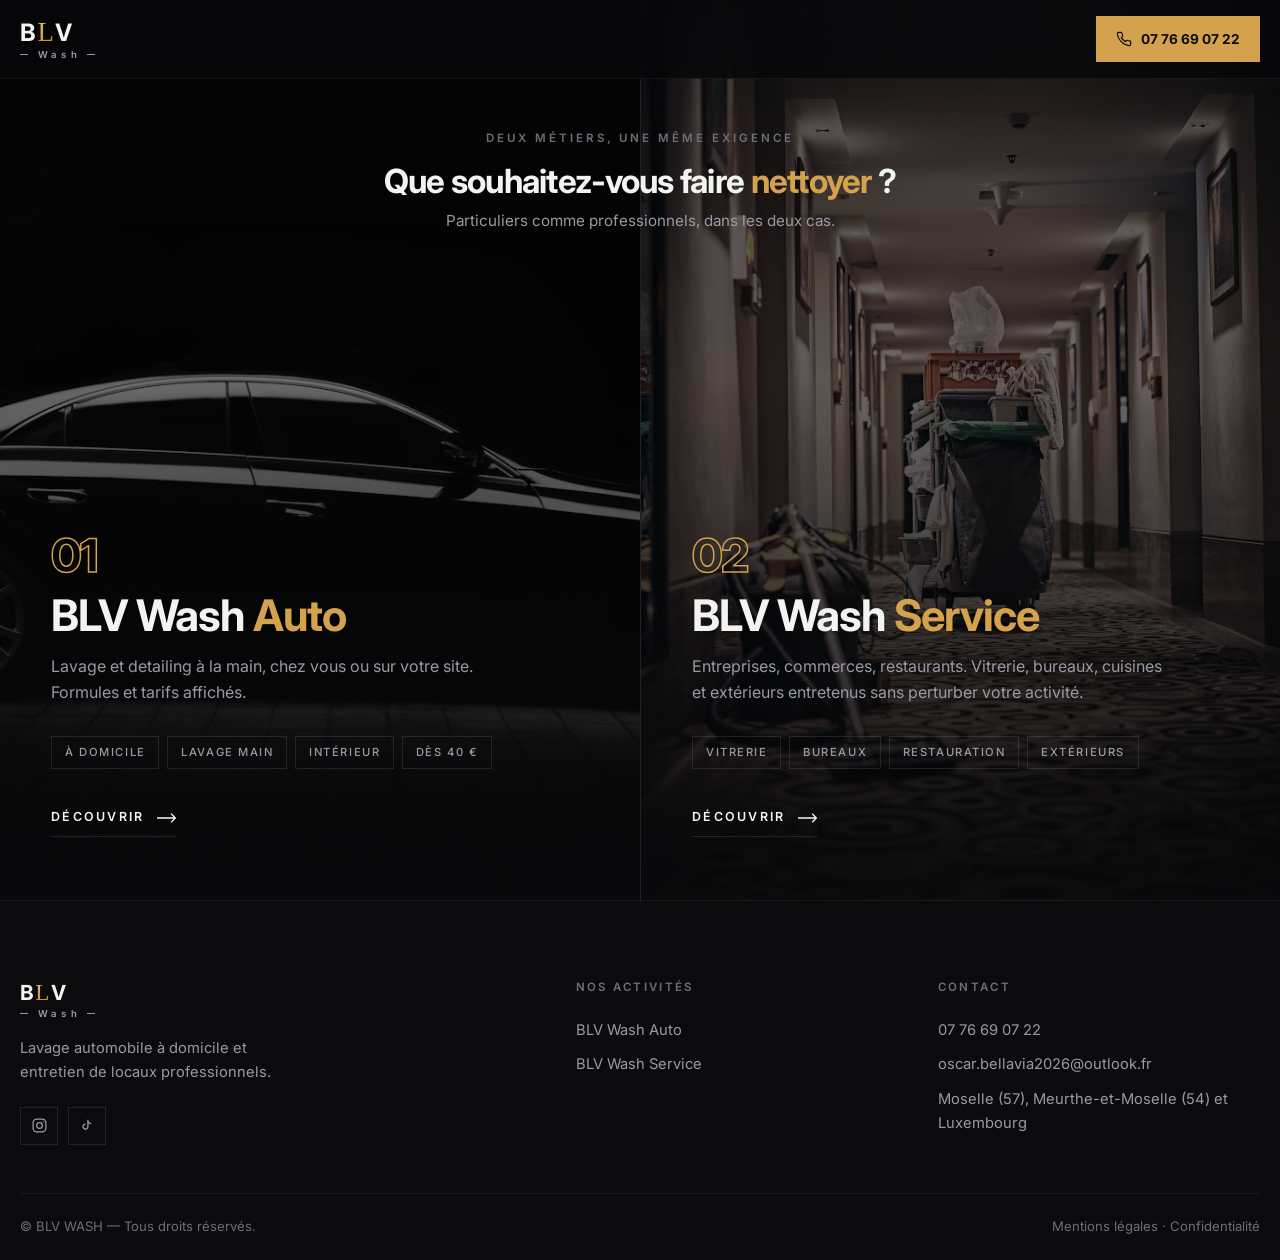
==== commit 1f16c6b1: "Noir et or, tarifs affiches, coordonnees reelles Identite - Palette bleue remplacee par le noir et o" ====
--- a/index.html
+++ b/index.html
@@ -11,7 +11,7 @@
   <meta property="og:description" content="Deux métiers, une même exigence. Le detailing automobile à domicile et l'entretien de vos locaux professionnels.">
   <meta property="og:type" content="website">
   <meta property="og:image" content="assets/img/split-auto.jpg">
-  <link rel="icon" href="data:image/svg+xml,%3Csvg xmlns='http://www.w3.org/2000/svg' viewBox='0 0 64 64'%3E%3Cpath d='M32 6C21 22 14 32 14 41a18 18 0 0 0 36 0c0-9-7-19-18-35z' fill='%234b8dff'/%3E%3C/svg%3E">
+  <link rel="icon" href="data:image/svg+xml,%3Csvg xmlns='http://www.w3.org/2000/svg' viewBox='0 0 64 64'%3E%3Crect width='64' height='64' fill='%230b0b0e'/%3E%3Ctext x='32' y='44' font-family='Georgia,serif' font-size='40' font-weight='700' text-anchor='middle' fill='%23d4a24c'%3EL%3C/text%3E%3C/svg%3E">
   <link rel="preconnect" href="https://fonts.googleapis.com">
   <link rel="preconnect" href="https://fonts.gstatic.com" crossorigin>
   <link href="https://fonts.googleapis.com/css2?family=Inter:wght@400;500;600;700;800&display=swap" rel="stylesheet">
@@ -23,14 +23,16 @@
   <header class="header is-scrolled is-splash-fixed" id="header">
     <div class="container header__inner">
       <a href="index.html" class="logo" aria-label="BLV WASH — accueil">
-        <svg class="logo__mark" viewBox="0 0 64 64" aria-hidden="true"><path d="M32 6C21 22 14 32 14 41a18 18 0 0 0 36 0c0-9-7-19-18-35z" fill="var(--accent)"/></svg>
-        <span class="logo__text">BLV <em>WASH</em></span>
+        <span class="logo__lockup">
+          <span class="logo__text">B<em>L</em>V</span>
+          <span class="logo__sub">Wash</span>
+        </span>
       </a>
 
       <div class="header__actions">
-        <a href="tel:+33612345678" class="header__phone">
+        <a href="tel:+33776690722" class="header__phone">
           <svg viewBox="0 0 24 24" fill="none" stroke="currentColor" stroke-width="1.8" stroke-linecap="round" stroke-linejoin="round" aria-hidden="true"><path d="M22 16.9v3a2 2 0 0 1-2.2 2 19.8 19.8 0 0 1-8.6-3.1 19.5 19.5 0 0 1-6-6A19.8 19.8 0 0 1 2.1 4.2 2 2 0 0 1 4.1 2h3a2 2 0 0 1 2 1.7c.1 1 .4 1.9.7 2.8a2 2 0 0 1-.5 2.1L8.1 9.9a16 16 0 0 0 6 6l1.3-1.3a2 2 0 0 1 2.1-.4c.9.3 1.8.6 2.8.7a2 2 0 0 1 1.7 2Z"/></svg>
-          <span>06 12 34 56 78</span>
+          <span>07 76 69 07 22</span>
         </a>
       </div>
     </div>
@@ -41,7 +43,7 @@
     <div class="splash-head">
       <span class="label label--plain">Deux métiers, une même exigence</span>
       <h1>Que souhaitez-vous faire <span class="accent-word">nettoyer</span> ?</h1>
-      <p>Choisissez votre univers, le reste suit.</p>
+      <p>Particuliers comme professionnels, dans les deux cas.</p>
     </div>
 
     <div class="split">
@@ -51,17 +53,17 @@
           <img src="assets/img/split-auto.jpg" alt="" fetchpriority="high">
         </div>
         <div class="split__body">
-          <span class="split__num">01 — Particuliers</span>
+          <span class="split__num">01</span>
           <h2 class="split__title">BLV Wash <em>Auto</em></h2>
           <p class="split__text">
-            Le detailing qui se déplace. Nous lavons, décontaminons et protégeons
-            votre véhicule à la main, devant chez vous.
+            Lavage et detailing à la main, chez vous ou sur votre site.
+            Formules et tarifs affichés.
           </p>
           <ul class="split__tags">
             <li>À domicile</li>
             <li>Lavage main</li>
             <li>Intérieur</li>
-            <li>Céramique</li>
+            <li>Dès 40 €</li>
           </ul>
           <span class="split__cta">
             Découvrir
@@ -76,7 +78,7 @@
           <img src="assets/img/split-service.jpg" alt="">
         </div>
         <div class="split__body">
-          <span class="split__num">02 — Professionnels</span>
+          <span class="split__num">02</span>
           <h2 class="split__title">BLV Wash <em>Service</em></h2>
           <p class="split__text">
             Entreprises, commerces, restaurants. Vitrerie, bureaux, cuisines
@@ -102,14 +104,15 @@
     <div class="container footer__grid">
       <div class="footer__brand">
         <a href="index.html" class="logo logo--footer">
-          <svg class="logo__mark" viewBox="0 0 64 64" aria-hidden="true"><path d="M32 6C21 22 14 32 14 41a18 18 0 0 0 36 0c0-9-7-19-18-35z" fill="var(--accent)"/></svg>
-          <span class="logo__text">BLV <em>WASH</em></span>
+          <span class="logo__lockup">
+          <span class="logo__text">B<em>L</em>V</span>
+          <span class="logo__sub">Wash</span>
+        </span>
         </a>
         <p>Lavage automobile à domicile et entretien de locaux professionnels.</p>
         <div class="footer__social">
-          <a href="#" aria-label="Instagram"><svg viewBox="0 0 24 24" fill="none" stroke="currentColor" stroke-width="1.8"><rect x="3" y="3" width="18" height="18" rx="5"/><circle cx="12" cy="12" r="4"/><circle cx="17.2" cy="6.8" r=".9" fill="currentColor" stroke="none"/></svg></a>
-          <a href="#" aria-label="Facebook"><svg viewBox="0 0 24 24" fill="none" stroke="currentColor" stroke-width="1.8"><path d="M14 8h2.5V4.5H14A3.5 3.5 0 0 0 10.5 8v2.5H8V14h2.5v6H14v-6h2.5l.5-3.5h-3V8.5A.5.5 0 0 1 14 8z"/></svg></a>
-          <a href="#" aria-label="TikTok"><svg viewBox="0 0 24 24" fill="none" stroke="currentColor" stroke-width="1.8"><path d="M14 4v9.5a3.5 3.5 0 1 1-3.5-3.5"/><path d="M14 6.5c.8 1.6 2.3 2.8 4.5 3"/></svg></a>
+          <a href="https://instagram.com/blvwash" target="_blank" rel="noopener" aria-label="Instagram @blvwash"><svg viewBox="0 0 24 24" fill="none" stroke="currentColor" stroke-width="1.8"><rect x="3" y="3" width="18" height="18" rx="5"/><circle cx="12" cy="12" r="4"/><circle cx="17.2" cy="6.8" r=".9" fill="currentColor" stroke="none"/></svg></a>
+          <a href="https://tiktok.com/@blvwash" target="_blank" rel="noopener" aria-label="TikTok @blvwash"><svg viewBox="0 0 24 24" fill="none" stroke="currentColor" stroke-width="1.8"><path d="M14 4v9.5a3.5 3.5 0 1 1-3.5-3.5"/><path d="M14 6.5c.8 1.6 2.3 2.8 4.5 3"/></svg></a>
         </div>
       </div>
       <div class="footer__col">
@@ -119,9 +122,9 @@
       </div>
       <div class="footer__col">
         <h4>Contact</h4>
-        <a href="tel:+33612345678">06 12 34 56 78</a>
-        <a href="mailto:contact@blvwash.fr">contact@blvwash.fr</a>
-        <span>Votre ville et ses alentours</span>
+        <a href="tel:+33776690722">07 76 69 07 22</a>
+        <a href="mailto:oscar.bellavia2026@outlook.fr">oscar.bellavia2026@outlook.fr</a>
+        <span>Moselle (57), Meurthe-et-Moselle (54) et Luxembourg</span>
       </div>
     </div>
     <div class="container footer__bottom">
--- a/css/style.css
+++ b/css/style.css
@@ -11,9 +11,12 @@
   --ink-800: #151519;
   --ink-700: #1d1d22;
 
-  --accent: #4b8dff;
-  --accent-strong: #2f6ae0;
-  --accent-soft: rgba(75, 141, 255, 0.12);
+  --accent: #d4a24c;
+  --accent-light: #e8c87a;
+  --accent-strong: #b8862f;
+  --accent-soft: rgba(212, 162, 76, 0.12);
+  /* Texte posé SUR l'or : l'or est clair, il lui faut du sombre. */
+  --on-accent: #0b0b0e;
 
   --text: #f3f3f1;
   --text-muted: #9a9aa4;
@@ -53,7 +56,7 @@
   letter-spacing: -0.022em;
 }
 
-::selection { background: var(--accent); color: #fff; }
+::selection { background: var(--accent); color: var(--on-accent); }
 
 .container {
   width: min(100% - 2.5rem, var(--container));
@@ -120,7 +123,7 @@
 .btn__arrow { transition: transform 0.4s var(--ease); }
 .btn:hover .btn__arrow { transform: translateX(5px); }
 
-.btn--primary { background: var(--accent); border-color: var(--accent); color: #fff; }
+.btn--primary { background: var(--accent); border-color: var(--accent); color: var(--on-accent); }
 .btn--primary:hover { background: var(--accent-strong); border-color: var(--accent-strong); transform: translateY(-2px); }
 
 .btn--light { background: var(--text); border-color: var(--text); color: var(--ink-950); }
@@ -155,25 +158,55 @@
   height: var(--header-h);
 }
 
-.logo { display: inline-flex; align-items: center; gap: 0.65rem; }
-.logo__mark { width: 26px; height: 26px; flex-shrink: 0; }
+.logo { display: inline-flex; align-items: center; }
+/* Reprise typographique du logo : BLV, le L en or, "Wash" souligné dessous. */
+.logo__lockup { display: block; line-height: 1; }
 .logo__text {
-  font-weight: 800;
-  font-size: 1.12rem;
-  letter-spacing: 0.04em;
+  display: block;
+  font-weight: 700;
+  font-size: 1.5rem;
+  letter-spacing: 0.06em;
   line-height: 1;
 }
-.logo__text em { font-style: normal; color: var(--accent); }
+.logo__text em {
+  font-style: normal;
+  font-family: Georgia, "Times New Roman", serif;
+  font-weight: 400;
+  font-size: 1.12em;
+  background: linear-gradient(170deg, var(--accent-light), var(--accent-strong));
+  -webkit-background-clip: text;
+  background-clip: text;
+  color: transparent;
+}
+.logo__sub {
+  display: flex;
+  align-items: center;
+  justify-content: center;
+  gap: 0.4rem;
+  margin-top: 0.28rem;
+  font-size: 0.6rem;
+  font-weight: 600;
+  letter-spacing: 0.42em;
+  text-indent: 0.42em;
+  color: var(--text-muted);
+}
+.logo__sub::before, .logo__sub::after {
+  content: "";
+  width: 0.5rem;
+  height: 1px;
+  background: currentColor;
+  flex-shrink: 0;
+}
 /* Nom de la branche, sous le logo */
 .logo__branch {
   display: block;
-  font-size: 0.6rem;
+  margin-top: 0.3rem;
+  font-size: 0.58rem;
   font-weight: 600;
   letter-spacing: 0.3em;
-  color: var(--text-dim);
-  margin-top: 0.28rem;
-}
-.logo--footer .logo__text { font-size: 1rem; }
+  color: var(--accent);
+}
+.logo--footer .logo__text { font-size: 1.3rem; }
 
 .nav { display: flex; align-items: center; gap: 1.9rem; }
 .nav__link {
@@ -212,8 +245,8 @@
   gap: 0.55rem;
   padding: 0.72rem 1.25rem;
   background: var(--accent);
-  color: #fff;
-  font-weight: 600;
+  color: var(--on-accent);
+  font-weight: 700;
   font-size: 0.85rem;
   white-space: nowrap;
   transition: background 0.35s var(--ease), transform 0.35s var(--ease);
@@ -293,12 +326,14 @@
   padding: 3.5rem clamp(1.6rem, 4vw, 4rem) clamp(3rem, 7vh, 5rem);
 }
 .split__num {
-  font-size: 0.7rem;
-  font-weight: 600;
-  letter-spacing: 0.3em;
-  color: var(--accent);
   display: block;
-  margin-bottom: 1.1rem;
+  font-size: clamp(2.4rem, 3.6vw, 3.2rem);
+  font-weight: 800;
+  line-height: 0.9;
+  letter-spacing: -0.04em;
+  color: transparent;
+  -webkit-text-stroke: 1.5px var(--accent);
+  margin-bottom: 1rem;
 }
 .split__title {
   font-size: clamp(1.9rem, 3.4vw, 3rem);
@@ -499,12 +534,16 @@
 }
 .section--alt .pillar { background: var(--ink-900); }
 .pillar__num {
-  font-size: 0.68rem;
-  font-weight: 600;
-  letter-spacing: 0.26em;
-  color: var(--accent);
-}
-.pillar h3 { font-size: 1.18rem; margin: 1.1rem 0 0.6rem; }
+  display: block;
+  font-size: clamp(2.6rem, 4.4vw, 3.6rem);
+  font-weight: 800;
+  line-height: 0.9;
+  letter-spacing: -0.04em;
+  color: transparent;
+  -webkit-text-stroke: 1.5px var(--accent);
+  margin-bottom: 1.2rem;
+}
+.pillar h3 { font-size: 1.22rem; margin: 0 0 0.6rem; }
 .pillar p { color: var(--text-muted); font-size: 0.94rem; }
 
 /* ===== Cartes de prestation ===== */
@@ -989,3 +1028,134 @@
   .crossover__body { flex-direction: column; align-items: flex-start; }
   .reveal-left, .reveal-right { transform: translateY(28px); }
 }
+
+
+/* ==========================================================================
+   Tarifs — cartes de formule (page Auto uniquement)
+   ========================================================================== */
+.tariffs {
+  display: grid;
+  grid-template-columns: repeat(auto-fit, minmax(300px, 1fr));
+  gap: 1.5rem;
+}
+
+.tariff {
+  position: relative;
+  display: flex;
+  flex-direction: column;
+  background: var(--ink-850);
+  border: 1px solid var(--border-soft);
+  overflow: hidden;
+  transition: transform 0.7s var(--ease), border-color 0.5s var(--ease);
+}
+.section--alt .tariff { background: var(--ink-800); }
+.tariff:hover { transform: translateY(-8px); border-color: rgba(212, 162, 76, 0.35); }
+
+/* La formule mise en avant : filet or et mention */
+.tariff--feature { border-color: rgba(212, 162, 76, 0.45); }
+.tariff__flag {
+  position: absolute;
+  top: 0; right: 0;
+  z-index: 3;
+  background: var(--accent);
+  color: var(--on-accent);
+  font-size: 0.62rem;
+  font-weight: 700;
+  text-transform: uppercase;
+  letter-spacing: 0.2em;
+  padding: 0.42rem 0.9rem;
+}
+
+.tariff__media { position: relative; aspect-ratio: 16 / 10; overflow: hidden; }
+.tariff__media img {
+  width: 100%; height: 100%;
+  object-fit: cover;
+  filter: grayscale(0.25) brightness(0.72);
+  transition: transform 1s var(--ease), filter 0.7s var(--ease);
+}
+.tariff:hover .tariff__media img { transform: scale(1.06); filter: grayscale(0) brightness(0.88); }
+.tariff__media::after {
+  content: "";
+  position: absolute;
+  inset: 0;
+  background: linear-gradient(0deg, var(--ink-850) 2%, transparent 60%);
+}
+.section--alt .tariff__media::after {
+  background: linear-gradient(0deg, var(--ink-800) 2%, transparent 60%);
+}
+
+.tariff__body { padding: 0 1.7rem 1.9rem; display: flex; flex-direction: column; flex: 1; }
+
+.tariff__head {
+  display: flex;
+  align-items: baseline;
+  justify-content: space-between;
+  gap: 1rem;
+  flex-wrap: wrap;
+  padding-bottom: 1rem;
+  border-bottom: 1px solid var(--border-soft);
+  margin-bottom: 1.2rem;
+}
+.tariff__name { font-size: 1.35rem; }
+.tariff__price {
+  font-size: 1.9rem;
+  font-weight: 800;
+  letter-spacing: -0.03em;
+  line-height: 1;
+  background: linear-gradient(150deg, var(--accent-light), var(--accent-strong));
+  -webkit-background-clip: text;
+  background-clip: text;
+  color: transparent;
+}
+.tariff__price small { font-size: 0.5em; font-weight: 600; letter-spacing: 0; }
+.tariff__time {
+  display: inline-flex;
+  align-items: center;
+  gap: 0.45rem;
+  font-size: 0.74rem;
+  font-weight: 600;
+  text-transform: uppercase;
+  letter-spacing: 0.16em;
+  color: var(--text-dim);
+  margin-bottom: 1.1rem;
+}
+.tariff__time svg { width: 14px; height: 14px; }
+
+.tariff__list { list-style: none; flex: 1; margin-bottom: 1.5rem; }
+.tariff__list li {
+  position: relative;
+  padding: 0.46rem 0 0.46rem 1.5rem;
+  font-size: 0.92rem;
+  color: var(--text-muted);
+  border-bottom: 1px solid var(--border-soft);
+}
+.tariff__list li:last-child { border-bottom: 0; }
+.tariff__list li::before {
+  content: "";
+  position: absolute;
+  left: 0; top: 1.08em;
+  width: 7px; height: 1px;
+  background: var(--accent);
+}
+
+/* Options et mentions, sous les cartes */
+.tariff__note {
+  margin-top: 1.9rem;
+  display: flex;
+  flex-wrap: wrap;
+  gap: 0.7rem 2rem;
+  align-items: center;
+  padding: 1.3rem 1.6rem;
+  border: 1px solid var(--border-soft);
+  background: var(--ink-850);
+}
+.section--alt .tariff__note { background: var(--ink-800); }
+.tariff__note strong {
+  font-size: 0.72rem;
+  font-weight: 700;
+  text-transform: uppercase;
+  letter-spacing: 0.22em;
+  color: var(--accent);
+}
+.tariff__note span { font-size: 0.93rem; color: var(--text-muted); }
+.tariff__note b { color: var(--text); font-weight: 600; }
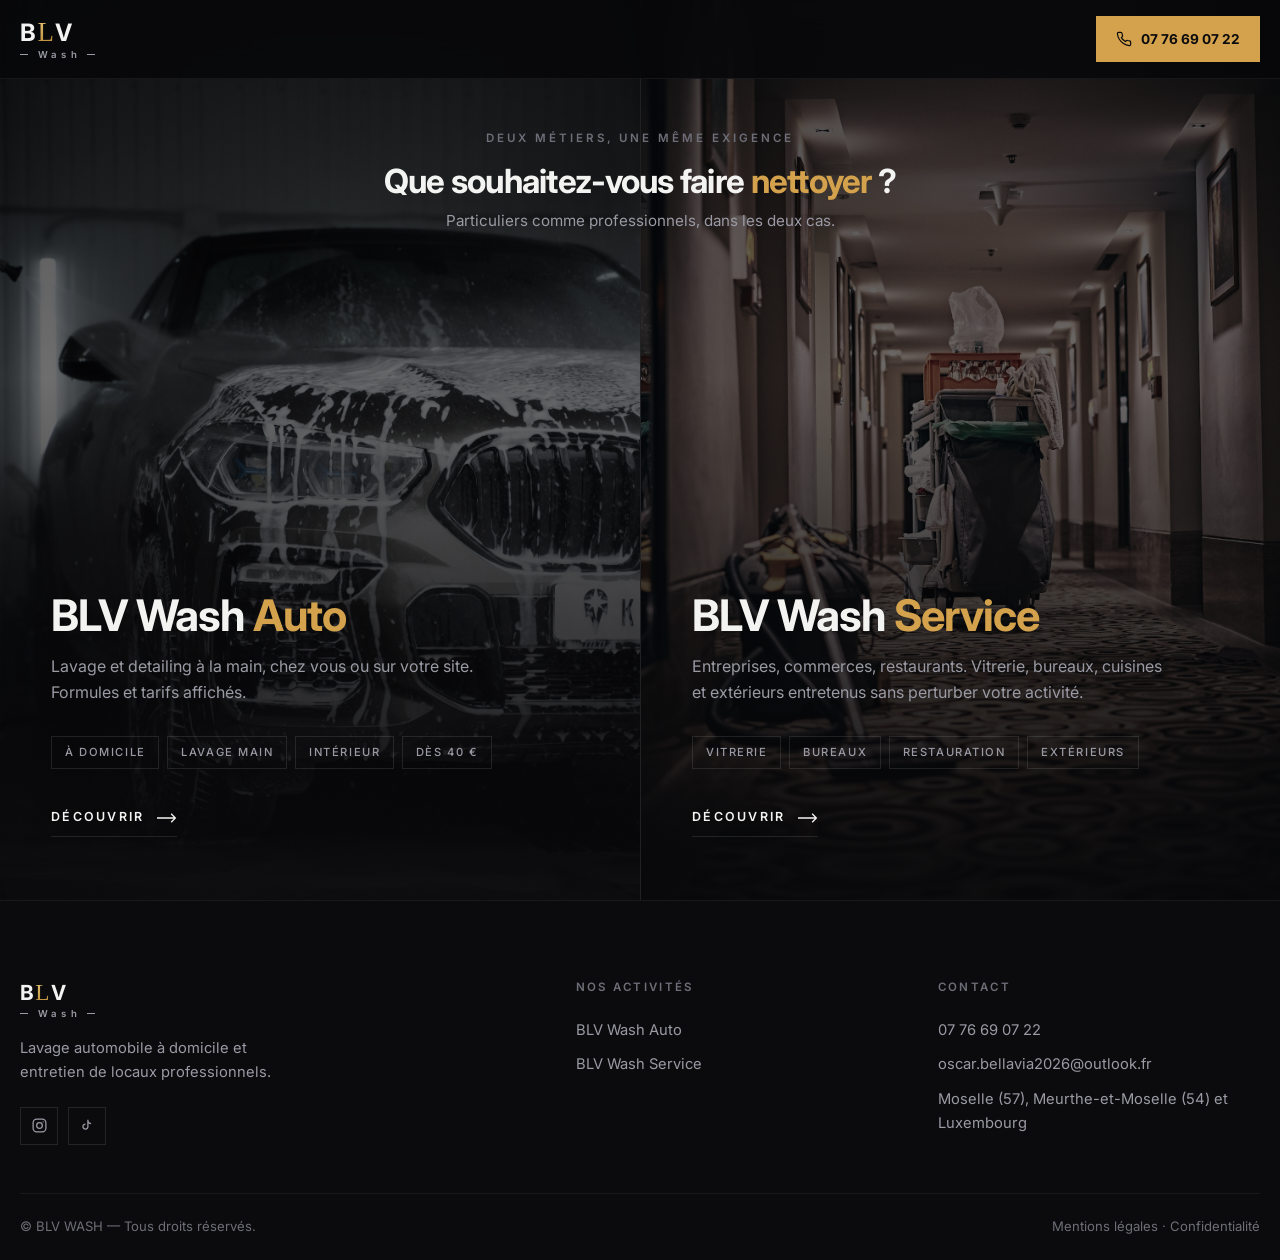
==== commit 04f3b409: "Accueil : retour de la BMW sous la mousse, numeros retires - La moitie Auto reprend la BMW couverte " ====
--- a/index.html
+++ b/index.html
@@ -53,7 +53,6 @@
           <img src="assets/img/split-auto.jpg" alt="" fetchpriority="high">
         </div>
         <div class="split__body">
-          <span class="split__num">01</span>
           <h2 class="split__title">BLV Wash <em>Auto</em></h2>
           <p class="split__text">
             Lavage et detailing à la main, chez vous ou sur votre site.
@@ -78,7 +77,6 @@
           <img src="assets/img/split-service.jpg" alt="">
         </div>
         <div class="split__body">
-          <span class="split__num">02</span>
           <h2 class="split__title">BLV Wash <em>Service</em></h2>
           <p class="split__text">
             Entreprises, commerces, restaurants. Vitrerie, bureaux, cuisines
--- a/css/style.css
+++ b/css/style.css
@@ -324,16 +324,6 @@
   position: relative;
   width: 100%;
   padding: 3.5rem clamp(1.6rem, 4vw, 4rem) clamp(3rem, 7vh, 5rem);
-}
-.split__num {
-  display: block;
-  font-size: clamp(2.4rem, 3.6vw, 3.2rem);
-  font-weight: 800;
-  line-height: 0.9;
-  letter-spacing: -0.04em;
-  color: transparent;
-  -webkit-text-stroke: 1.5px var(--accent);
-  margin-bottom: 1rem;
 }
 .split__title {
   font-size: clamp(1.9rem, 3.4vw, 3rem);
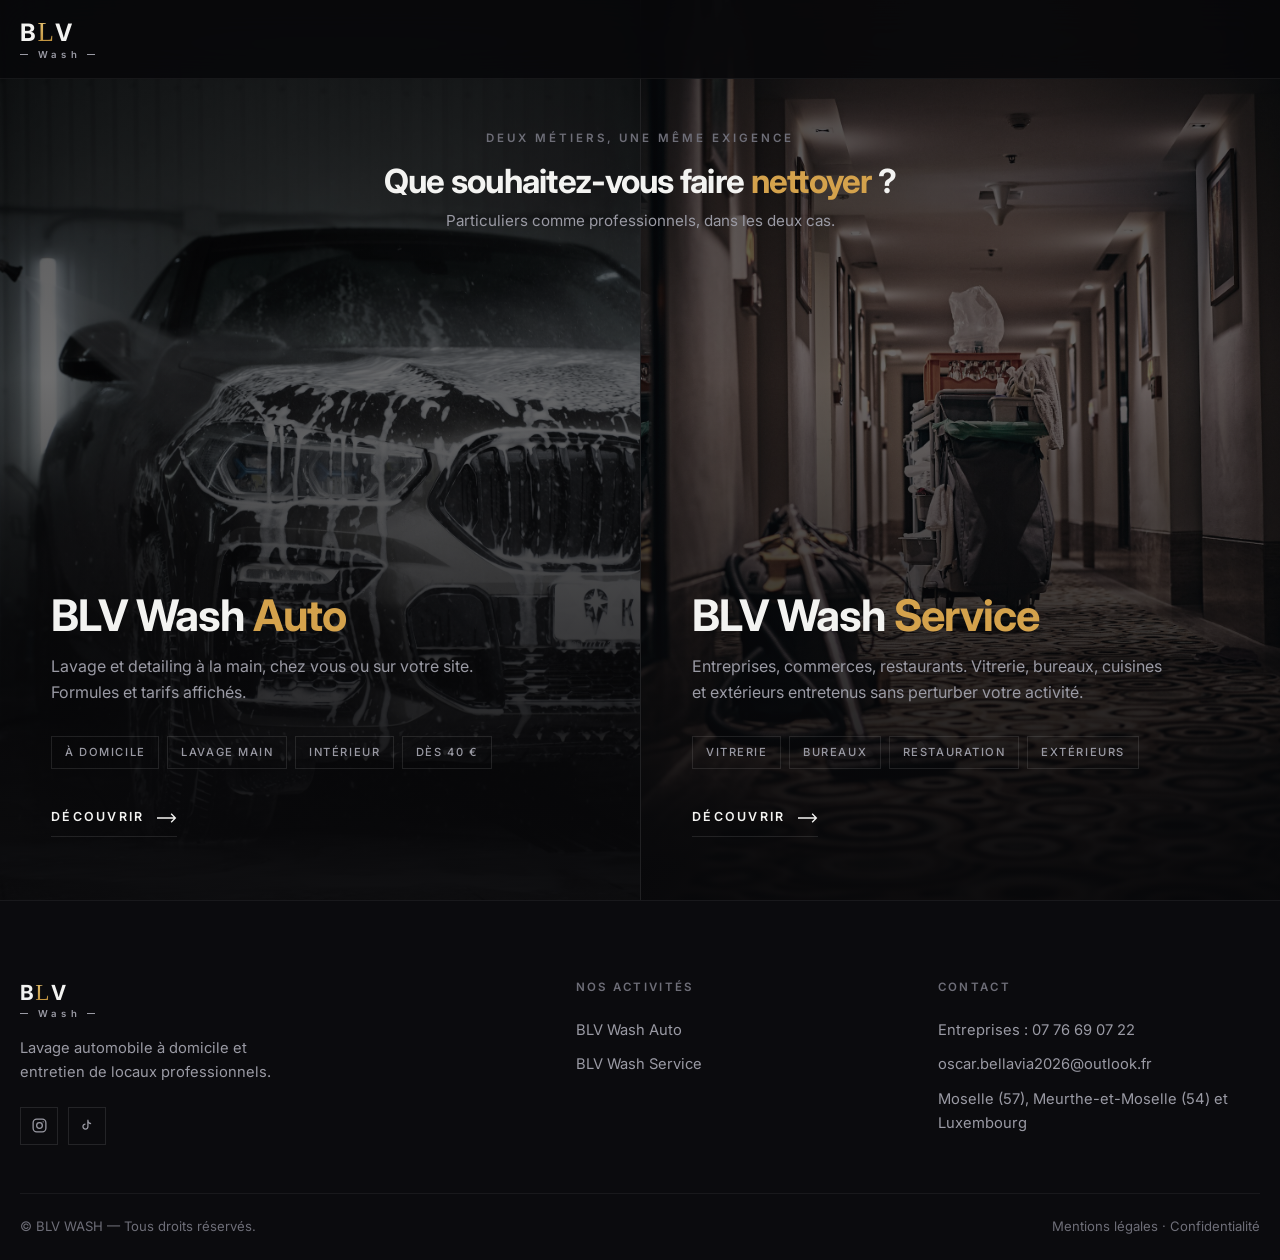
==== commit b6d52d5b: "Auto : reservation en ligne avec acompte, numero reserve aux pros - Accueil : le numero quitte l'en-" ====
--- a/index.html
+++ b/index.html
@@ -28,13 +28,6 @@
           <span class="logo__sub">Wash</span>
         </span>
       </a>
-
-      <div class="header__actions">
-        <a href="tel:+33776690722" class="header__phone">
-          <svg viewBox="0 0 24 24" fill="none" stroke="currentColor" stroke-width="1.8" stroke-linecap="round" stroke-linejoin="round" aria-hidden="true"><path d="M22 16.9v3a2 2 0 0 1-2.2 2 19.8 19.8 0 0 1-8.6-3.1 19.5 19.5 0 0 1-6-6A19.8 19.8 0 0 1 2.1 4.2 2 2 0 0 1 4.1 2h3a2 2 0 0 1 2 1.7c.1 1 .4 1.9.7 2.8a2 2 0 0 1-.5 2.1L8.1 9.9a16 16 0 0 0 6 6l1.3-1.3a2 2 0 0 1 2.1-.4c.9.3 1.8.6 2.8.7a2 2 0 0 1 1.7 2Z"/></svg>
-          <span>07 76 69 07 22</span>
-        </a>
-      </div>
     </div>
   </header>
 
@@ -120,7 +113,7 @@
       </div>
       <div class="footer__col">
         <h4>Contact</h4>
-        <a href="tel:+33776690722">07 76 69 07 22</a>
+        <a href="tel:+33776690722">Entreprises : 07 76 69 07 22</a>
         <a href="mailto:oscar.bellavia2026@outlook.fr">oscar.bellavia2026@outlook.fr</a>
         <span>Moselle (57), Meurthe-et-Moselle (54) et Luxembourg</span>
       </div>
--- a/css/style.css
+++ b/css/style.css
@@ -1149,3 +1149,47 @@
 }
 .tariff__note span { font-size: 0.93rem; color: var(--text-muted); }
 .tariff__note b { color: var(--text); font-weight: 600; }
+
+/* ==========================================================================
+   Réservation en ligne (page Auto)
+   ========================================================================== */
+.booksteps {
+  list-style: none;
+  display: flex;
+  flex-wrap: wrap;
+  gap: 0.7rem 2rem;
+  margin-bottom: 1.8rem;
+}
+.booksteps li { display: flex; align-items: center; gap: 0.7rem; font-size: 0.93rem; color: var(--text-muted); }
+.booksteps span {
+  display: grid;
+  place-items: center;
+  width: 1.9rem;
+  height: 1.9rem;
+  border-radius: 50%;
+  border: 1px solid var(--accent);
+  color: var(--accent);
+  font-size: 0.8rem;
+  font-weight: 700;
+}
+.booking {
+  min-height: 22rem;
+  border: 1px solid var(--border);
+  background: var(--ink-850);
+  overflow: hidden;
+}
+.booking.is-live { min-height: 40rem; border-color: var(--border-soft); background: transparent; }
+.booking__fallback {
+  display: flex;
+  flex-direction: column;
+  align-items: center;
+  justify-content: center;
+  gap: 0.6rem;
+  min-height: 22rem;
+  padding: 2.5rem 1.5rem;
+  text-align: center;
+}
+.booking__fallback p { color: var(--text-muted); max-width: 32rem; }
+.booking__fallback p:first-child { color: var(--text); font-size: 1.15rem; font-weight: 600; }
+.booking__fallback .btn { margin-top: 1rem; }
+.booking__terms { margin-top: 1.2rem; font-size: 0.82rem; color: var(--text-dim); max-width: 46rem; }
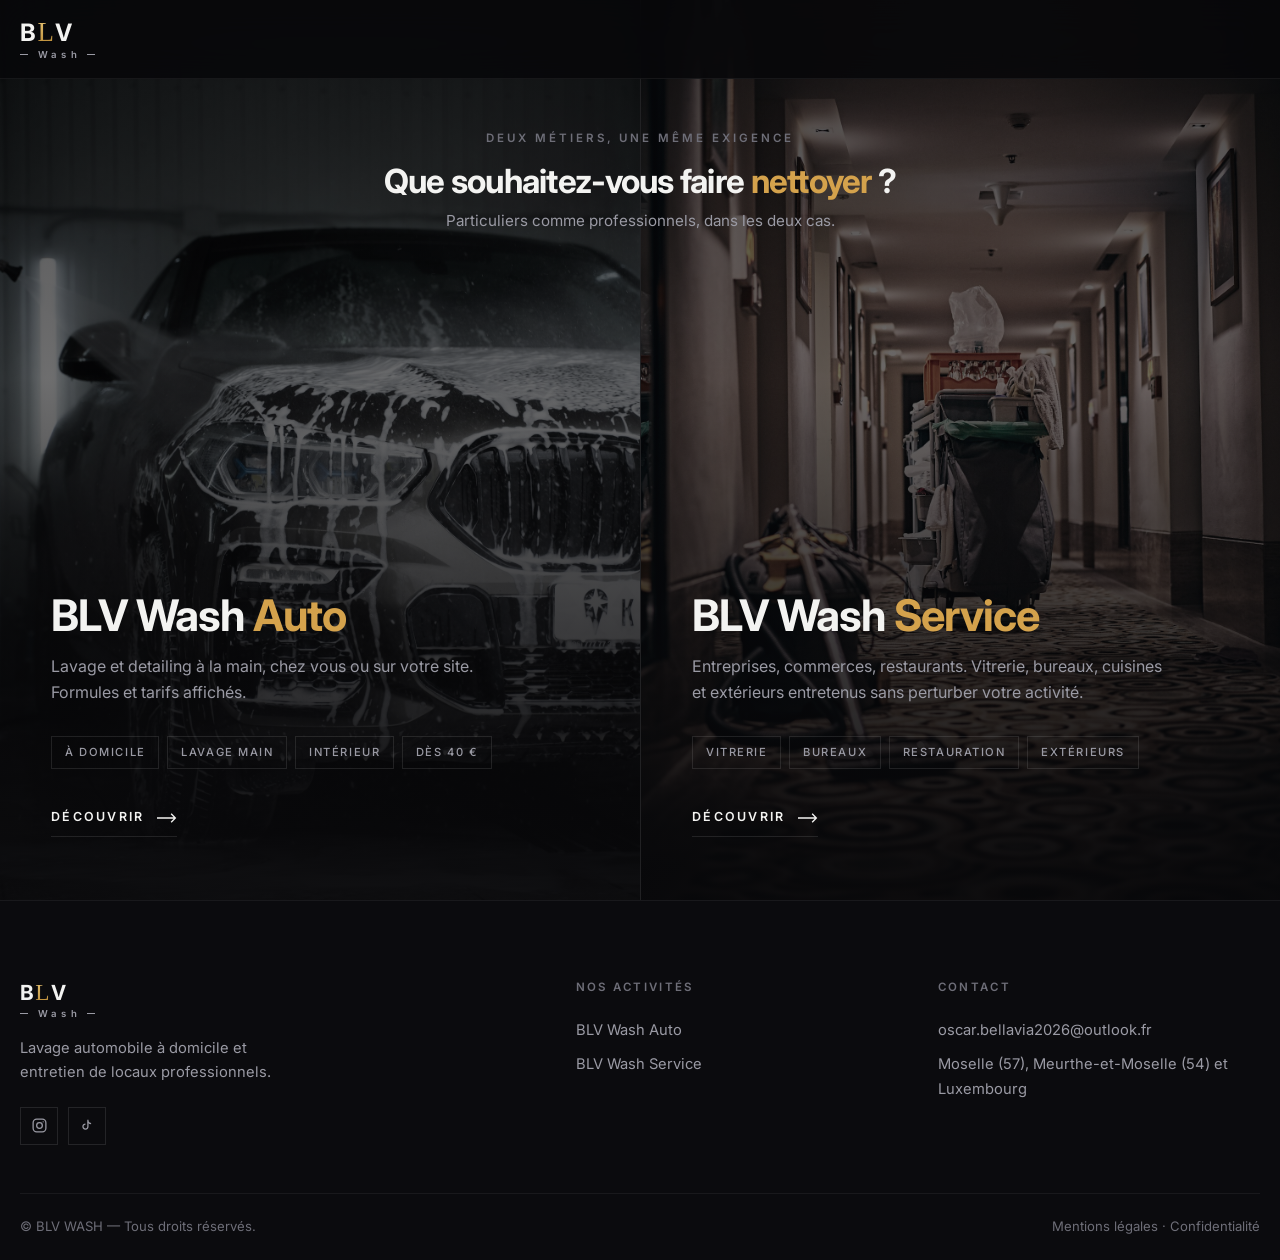
==== commit a52fd5bd: "Accueil : plus aucun numero, il ne reste que sur la page Service Co-Authored-By: Claude Opus 5.5 <no" ====
--- a/index.html
+++ b/index.html
@@ -113,7 +113,6 @@
       </div>
       <div class="footer__col">
         <h4>Contact</h4>
-        <a href="tel:+33776690722">Entreprises : 07 76 69 07 22</a>
         <a href="mailto:oscar.bellavia2026@outlook.fr">oscar.bellavia2026@outlook.fr</a>
         <span>Moselle (57), Meurthe-et-Moselle (54) et Luxembourg</span>
       </div>
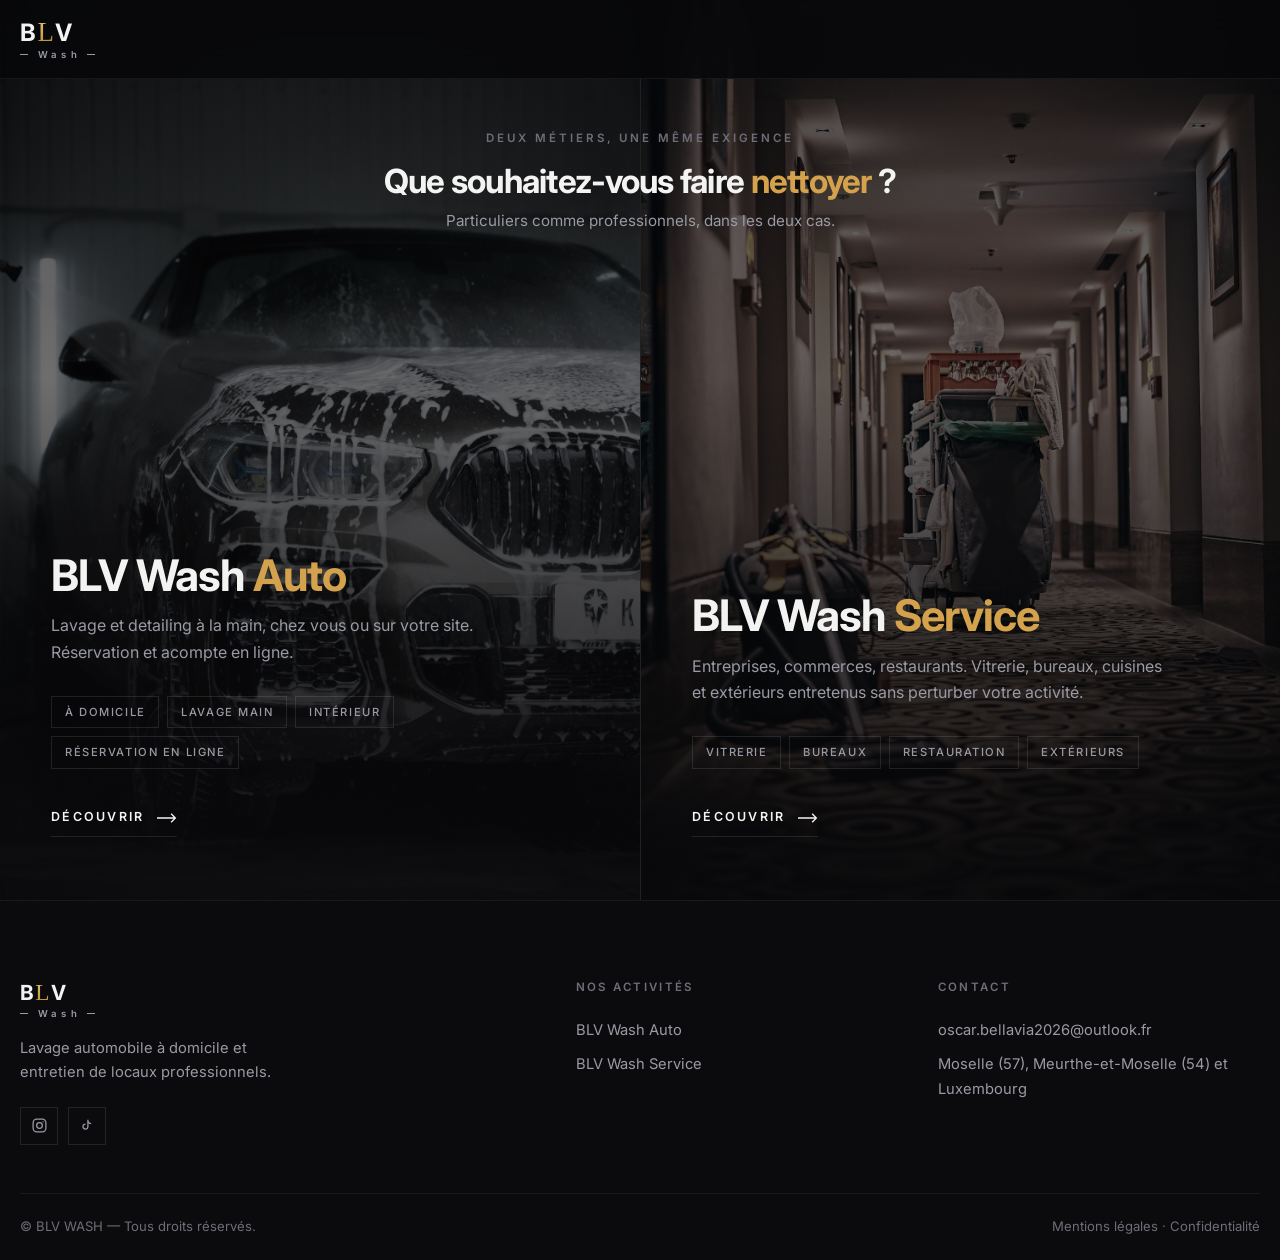
==== commit 87345cd0: "Auto : page allegee, prestations et prix choisis a la reservation - Retrait des sections Arguments, " ====
--- a/index.html
+++ b/index.html
@@ -49,13 +49,13 @@
           <h2 class="split__title">BLV Wash <em>Auto</em></h2>
           <p class="split__text">
             Lavage et detailing à la main, chez vous ou sur votre site.
-            Formules et tarifs affichés.
+            Réservation et acompte en ligne.
           </p>
           <ul class="split__tags">
             <li>À domicile</li>
             <li>Lavage main</li>
             <li>Intérieur</li>
-            <li>Dès 40 €</li>
+            <li>Réservation en ligne</li>
           </ul>
           <span class="split__cta">
             Découvrir
--- a/css/style.css
+++ b/css/style.css
@@ -1019,165 +1019,148 @@
   .reveal-left, .reveal-right { transform: translateY(28px); }
 }
 
-
 /* ==========================================================================
-   Tarifs — cartes de formule (page Auto uniquement)
+   Réservation en ligne (page Auto) : composition du lavage, puis créneau
    ========================================================================== */
-.tariffs {
+.booker {
   display: grid;
-  grid-template-columns: repeat(auto-fit, minmax(300px, 1fr));
-  gap: 1.5rem;
-}
-
-.tariff {
-  position: relative;
-  display: flex;
-  flex-direction: column;
-  background: var(--ink-850);
-  border: 1px solid var(--border-soft);
-  overflow: hidden;
-  transition: transform 0.7s var(--ease), border-color 0.5s var(--ease);
-}
-.section--alt .tariff { background: var(--ink-800); }
-.tariff:hover { transform: translateY(-8px); border-color: rgba(212, 162, 76, 0.35); }
-
-/* La formule mise en avant : filet or et mention */
-.tariff--feature { border-color: rgba(212, 162, 76, 0.45); }
-.tariff__flag {
-  position: absolute;
-  top: 0; right: 0;
-  z-index: 3;
-  background: var(--accent);
-  color: var(--on-accent);
-  font-size: 0.62rem;
-  font-weight: 700;
-  text-transform: uppercase;
-  letter-spacing: 0.2em;
-  padding: 0.42rem 0.9rem;
-}
-
-.tariff__media { position: relative; aspect-ratio: 16 / 10; overflow: hidden; }
-.tariff__media img {
-  width: 100%; height: 100%;
-  object-fit: cover;
-  filter: grayscale(0.25) brightness(0.72);
-  transition: transform 1s var(--ease), filter 0.7s var(--ease);
-}
-.tariff:hover .tariff__media img { transform: scale(1.06); filter: grayscale(0) brightness(0.88); }
-.tariff__media::after {
-  content: "";
-  position: absolute;
-  inset: 0;
-  background: linear-gradient(0deg, var(--ink-850) 2%, transparent 60%);
-}
-.section--alt .tariff__media::after {
-  background: linear-gradient(0deg, var(--ink-800) 2%, transparent 60%);
-}
-
-.tariff__body { padding: 0 1.7rem 1.9rem; display: flex; flex-direction: column; flex: 1; }
-
-.tariff__head {
-  display: flex;
-  align-items: baseline;
-  justify-content: space-between;
-  gap: 1rem;
-  flex-wrap: wrap;
-  padding-bottom: 1rem;
-  border-bottom: 1px solid var(--border-soft);
-  margin-bottom: 1.2rem;
-}
-.tariff__name { font-size: 1.35rem; }
-.tariff__price {
-  font-size: 1.9rem;
-  font-weight: 800;
-  letter-spacing: -0.03em;
-  line-height: 1;
-  background: linear-gradient(150deg, var(--accent-light), var(--accent-strong));
-  -webkit-background-clip: text;
-  background-clip: text;
-  color: transparent;
-}
-.tariff__price small { font-size: 0.5em; font-weight: 600; letter-spacing: 0; }
-.tariff__time {
-  display: inline-flex;
-  align-items: center;
-  gap: 0.45rem;
-  font-size: 0.74rem;
-  font-weight: 600;
-  text-transform: uppercase;
-  letter-spacing: 0.16em;
-  color: var(--text-dim);
-  margin-bottom: 1.1rem;
-}
-.tariff__time svg { width: 14px; height: 14px; }
-
-.tariff__list { list-style: none; flex: 1; margin-bottom: 1.5rem; }
-.tariff__list li {
-  position: relative;
-  padding: 0.46rem 0 0.46rem 1.5rem;
-  font-size: 0.92rem;
-  color: var(--text-muted);
-  border-bottom: 1px solid var(--border-soft);
-}
-.tariff__list li:last-child { border-bottom: 0; }
-.tariff__list li::before {
-  content: "";
-  position: absolute;
-  left: 0; top: 1.08em;
-  width: 7px; height: 1px;
-  background: var(--accent);
-}
-
-/* Options et mentions, sous les cartes */
-.tariff__note {
-  margin-top: 1.9rem;
-  display: flex;
-  flex-wrap: wrap;
-  gap: 0.7rem 2rem;
-  align-items: center;
-  padding: 1.3rem 1.6rem;
-  border: 1px solid var(--border-soft);
-  background: var(--ink-850);
-}
-.section--alt .tariff__note { background: var(--ink-800); }
-.tariff__note strong {
+  grid-template-columns: minmax(0, 1fr) 21rem;
+  gap: clamp(1.5rem, 3vw, 2.5rem);
+  align-items: start;
+}
+.booker__choices { display: flex; flex-direction: column; gap: 2.2rem; min-width: 0; }
+
+/* Unité / abonnement */
+.bmode { display: inline-flex; border: 1px solid var(--border); align-self: flex-start; }
+.bmode label { cursor: pointer; }
+.bmode input { position: absolute; opacity: 0; pointer-events: none; }
+.bmode span {
+  display: block;
+  padding: 0.8rem 1.3rem;
   font-size: 0.72rem;
   font-weight: 700;
+  letter-spacing: 0.14em;
   text-transform: uppercase;
-  letter-spacing: 0.22em;
-  color: var(--accent);
-}
-.tariff__note span { font-size: 0.93rem; color: var(--text-muted); }
-.tariff__note b { color: var(--text); font-weight: 600; }
-
-/* ==========================================================================
-   Réservation en ligne (page Auto)
-   ========================================================================== */
-.booksteps {
-  list-style: none;
-  display: flex;
-  flex-wrap: wrap;
-  gap: 0.7rem 2rem;
-  margin-bottom: 1.8rem;
-}
-.booksteps li { display: flex; align-items: center; gap: 0.7rem; font-size: 0.93rem; color: var(--text-muted); }
-.booksteps span {
+  color: var(--text-muted);
+  transition: background 0.3s, color 0.3s;
+}
+.bmode input:checked + span { background: var(--accent); color: var(--on-accent); }
+.bmode input:focus-visible + span { outline: 2px solid var(--accent); outline-offset: 2px; }
+
+.booker [hidden] { display: none !important; }
+.bunit { display: flex; flex-direction: column; gap: 2.2rem; }
+.bgroup { border: 0; min-width: 0; }
+.bgroup legend,
+.bslot__head h3 {
+  display: flex;
+  align-items: center;
+  gap: 0.75rem;
+  font-size: 1.1rem;
+  font-weight: 700;
+  margin-bottom: 1rem;
+}
+.bgroup legend span,
+.bslot__head h3 span {
   display: grid;
   place-items: center;
-  width: 1.9rem;
-  height: 1.9rem;
+  width: 1.8rem;
+  height: 1.8rem;
   border-radius: 50%;
   border: 1px solid var(--accent);
   color: var(--accent);
-  font-size: 0.8rem;
-  font-weight: 700;
-}
-.booking {
-  min-height: 22rem;
+  font-size: 0.78rem;
+}
+.bgroup__hint { font-size: 0.85rem; color: var(--text-dim); margin: -0.4rem 0 0.9rem; }
+.bgroup.is-off .bextras { opacity: 0.35; pointer-events: none; }
+
+/* Cartes de choix */
+.bopts { display: grid; grid-template-columns: repeat(auto-fit, minmax(15rem, 1fr)); gap: 1rem; }
+.bopt { cursor: pointer; display: flex; }
+.bopt input { position: absolute; opacity: 0; pointer-events: none; }
+.bopt__card {
+  display: flex;
+  flex-direction: column;
+  width: 100%;
   border: 1px solid var(--border);
   background: var(--ink-850);
-  overflow: hidden;
-}
+  transition: border-color 0.3s, background 0.3s, transform 0.4s var(--ease);
+}
+.bopt:hover .bopt__card { border-color: rgba(212, 162, 76, 0.35); }
+.bopt input:checked + .bopt__card { border-color: var(--accent); background: var(--ink-800); box-shadow: inset 0 0 0 1px var(--accent); }
+.bopt input:focus-visible + .bopt__card { outline: 2px solid var(--accent); outline-offset: 3px; }
+.bopt__media { aspect-ratio: 16 / 8; overflow: hidden; }
+.bopt__media img { width: 100%; height: 100%; object-fit: cover; filter: grayscale(0.6) brightness(0.7); transition: filter 0.4s; }
+.bopt input:checked + .bopt__card img { filter: grayscale(0) brightness(0.85); }
+.bopt__body { display: flex; flex-direction: column; gap: 0.5rem; padding: 1.1rem 1.2rem 1.2rem; }
+.bopt--none { grid-column: 1 / -1; }
+.bopt--none .bopt__card { justify-content: center; }
+.bopt--none .bopt__body { flex-direction: row; align-items: center; padding: 0.85rem 1.2rem; color: var(--text-muted); font-size: 0.92rem; }
+.bopt--none input:checked + .bopt__card { box-shadow: none; }
+.bopt--none input:checked + .bopt__card strong { color: var(--text); }
+.bopt__head { display: flex; justify-content: space-between; align-items: baseline; gap: 1rem; }
+.bopt__head strong { font-size: 1.08rem; }
+.bopt__price { font-size: 1.35rem; font-weight: 800; color: var(--accent); white-space: nowrap; }
+.bopt__time { display: flex; align-items: center; gap: 0.4rem; font-size: 0.72rem; letter-spacing: 0.14em; text-transform: uppercase; color: var(--text-dim); }
+.bopt__time svg { width: 13px; height: 13px; }
+.bopt__list { list-style: none; }
+.bopt__list li { position: relative; padding: 0.22rem 0 0.22rem 1rem; font-size: 0.86rem; color: var(--text-muted); }
+.bopt__list li::before { content: "–"; position: absolute; left: 0; color: var(--accent); }
+
+/* Options */
+.bextras { display: flex; flex-direction: column; gap: 0.7rem; transition: opacity 0.3s; }
+.bextra {
+  display: flex;
+  align-items: center;
+  gap: 1rem;
+  padding: 1rem 1.2rem;
+  border: 1px solid var(--border);
+  background: var(--ink-850);
+  cursor: pointer;
+  transition: border-color 0.3s;
+}
+.bextra:hover { border-color: rgba(212, 162, 76, 0.35); }
+.bextra:has(input:checked) { border-color: var(--accent); }
+.bextra input { width: 1.1rem; height: 1.1rem; accent-color: var(--accent); flex: none; }
+.bextra span { flex: 1; display: flex; flex-direction: column; }
+.bextra strong { font-size: 0.98rem; }
+.bextra small { font-size: 0.84rem; color: var(--text-muted); }
+.bextra b { color: var(--accent); white-space: nowrap; }
+
+/* Abonnement */
+.babo__card { display: grid; grid-template-columns: 0.9fr 1.1fr; border: 1px solid var(--accent); background: var(--ink-850); }
+.babo__card img { width: 100%; height: 100%; min-height: 14rem; object-fit: cover; filter: grayscale(0.3) brightness(0.8); }
+.babo__card > div { padding: 1.6rem 1.6rem 1.4rem; }
+.babo__card h3 { font-size: 1.25rem; margin-bottom: 0.8rem; }
+.babo__card .bgroup__hint { margin: 0.9rem 0 0; }
+
+/* Récapitulatif */
+.booker__summary {
+  position: sticky;
+  top: calc(var(--header-h) + 1.5rem);
+  border: 1px solid var(--border);
+  background: var(--ink-900);
+  padding: 1.6rem;
+}
+.booker__summary h3 { font-size: 1.15rem; margin-bottom: 1rem; }
+.bsum__lines { list-style: none; border-bottom: 1px solid var(--border-soft); padding-bottom: 0.8rem; margin-bottom: 0.8rem; }
+.bsum__lines li { display: flex; justify-content: space-between; gap: 1rem; padding: 0.3rem 0; font-size: 0.9rem; color: var(--text-muted); }
+.bsum__lines li span:last-child { color: var(--text); white-space: nowrap; }
+.bsum__empty { color: var(--text-dim) !important; }
+.bsum__row { display: flex; justify-content: space-between; gap: 1rem; padding: 0.32rem 0; font-size: 0.9rem; color: var(--text-muted); }
+.bsum__total { font-size: 1rem; color: var(--text); }
+.bsum__total strong { font-size: 1.6rem; font-weight: 800; color: var(--accent); }
+.bsum__deposit strong { color: var(--text); }
+.booker__summary .btn { margin-top: 1.2rem; }
+.booker__summary .btn:disabled { opacity: 0.4; cursor: not-allowed; transform: none; }
+.bsum__note { margin-top: 0.9rem; font-size: 0.78rem; color: var(--text-dim); }
+
+/* Étape créneau */
+.bslot { margin-top: 2.5rem; }
+.bslot__head { display: flex; justify-content: space-between; align-items: center; gap: 1rem; flex-wrap: wrap; }
+.bslot__head h3 { margin-bottom: 0; }
+.bslot__back { background: none; border: 0; color: var(--accent); font: inherit; font-size: 0.85rem; cursor: pointer; }
+.bslot__back:hover { text-decoration: underline; }
+.booking { margin-top: 1rem; min-height: 18rem; border: 1px solid var(--border); background: var(--ink-850); overflow: hidden; }
 .booking.is-live { min-height: 40rem; border-color: var(--border-soft); background: transparent; }
 .booking__fallback {
   display: flex;
@@ -1185,11 +1168,23 @@
   align-items: center;
   justify-content: center;
   gap: 0.6rem;
-  min-height: 22rem;
+  min-height: 18rem;
   padding: 2.5rem 1.5rem;
   text-align: center;
 }
-.booking__fallback p { color: var(--text-muted); max-width: 32rem; }
+.booking__fallback p { color: var(--text-muted); max-width: 34rem; }
 .booking__fallback p:first-child { color: var(--text); font-size: 1.15rem; font-weight: 600; }
 .booking__fallback .btn { margin-top: 1rem; }
-.booking__terms { margin-top: 1.2rem; font-size: 0.82rem; color: var(--text-dim); max-width: 46rem; }
+.booking__terms { margin-top: 1.5rem; font-size: 0.82rem; color: var(--text-dim); max-width: 46rem; }
+
+@media (max-width: 960px) {
+  .booker { grid-template-columns: 1fr; }
+  .booker__summary { position: static; }
+}
+@media (max-width: 620px) {
+  .babo__card { grid-template-columns: 1fr; }
+  .babo__card img { min-height: 10rem; max-height: 12rem; }
+  .bmode { align-self: stretch; }
+  .bmode label { flex: 1; text-align: center; }
+  .bmode span { padding-inline: 0.6rem; }
+}
